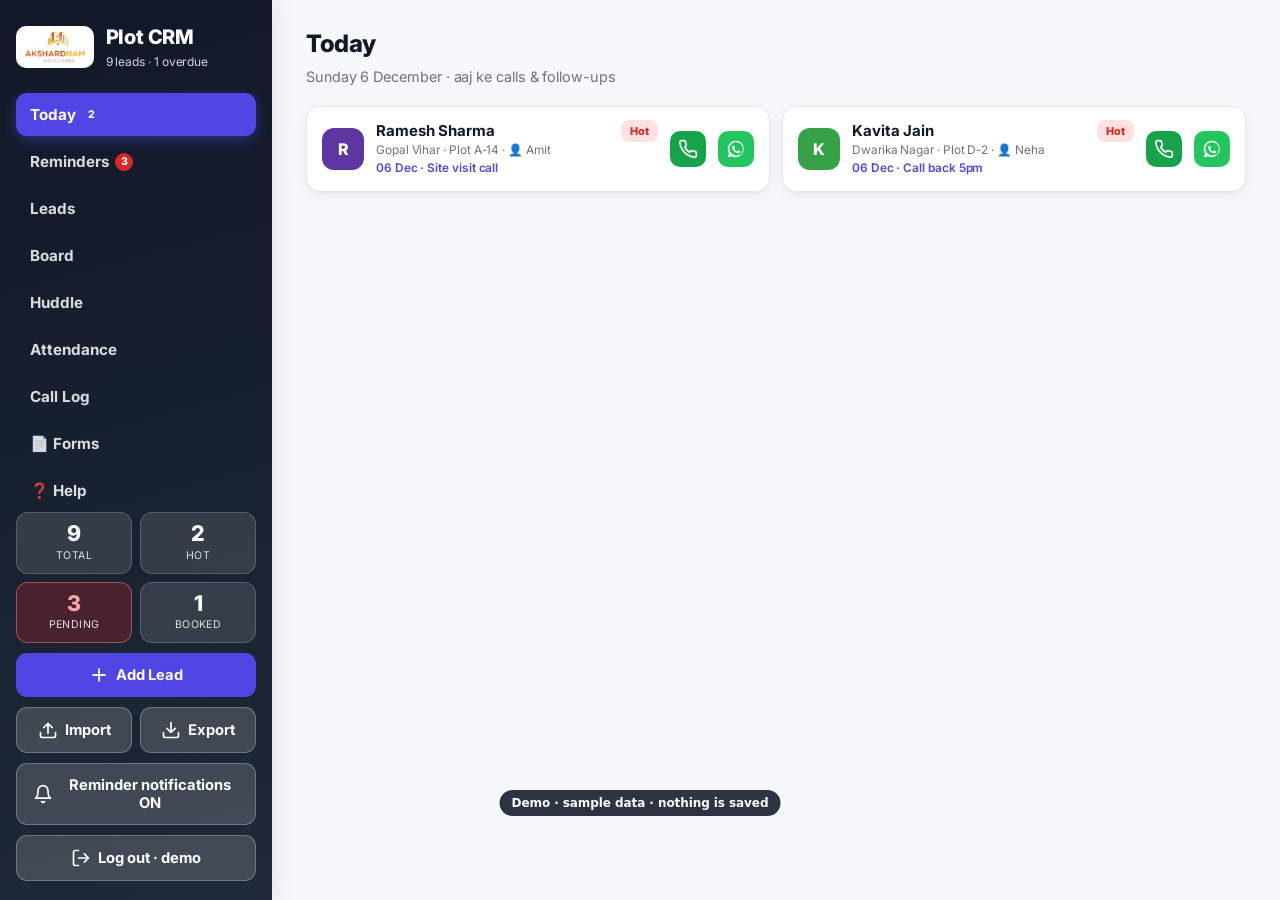
==== plot-crm-demo/plot-crm-demo.html @ 5bbd47c4 "Add files via upload" ====
<!DOCTYPE html>
<html lang="en">
<head>
<meta charset="UTF-8">
<meta name="viewport" content="width=device-width, initial-scale=1.0">
<title>Plot CRM Demo</title>
<link rel="preconnect" href="https://fonts.googleapis.com">
<link rel="preconnect" href="https://fonts.gstatic.com" crossorigin>
<link href="https://fonts.googleapis.com/css2?family=Inter:wght@400;500;600;700;800&display=swap" rel="stylesheet">
<meta name="theme-color" content="#111827">
<link rel="apple-touch-icon" href="[data-uri]">
<meta name="apple-mobile-web-app-capable" content="yes">
<meta name="apple-mobile-web-app-status-bar-style" content="black-translucent">
<meta name="apple-mobile-web-app-title" content="Plot CRM">
<style>
  :root{
    --bg:#f7f8fa; --card:#ffffff; --ink:#111827; --muted:#6b7280; --faint:#9ca3af;
    --line:#e7e9ee; --brand:#4f46e5; --brand2:#6366f1; --accent:#4f46e5;
    --side1:#111827; --side2:#1f2937;
    --ok:#16a34a; --wa:#22c55e; --danger:#dc2626; --amber:#d97706;
    --sh:0 1px 2px rgba(17,24,39,.04),0 4px 16px rgba(17,24,39,.06);
    --sh-lg:0 10px 34px rgba(17,24,39,.12);
    --r:14px; --side:272px;
  }
  *{box-sizing:border-box}
  html{-webkit-text-size-adjust:100%}
  body{margin:0;background:var(--bg);color:var(--ink);overflow-x:hidden;
    font-family:'Inter',-apple-system,'Segoe UI',system-ui,Roboto,sans-serif;
    -webkit-tap-highlight-color:transparent;font-size:15px;line-height:1.5;
    -webkit-font-smoothing:antialiased;letter-spacing:-.005em}
  .hdr-actions{flex:none}
  .brand h1{white-space:nowrap;overflow:hidden;text-overflow:ellipsis}
  svg{width:20px;height:20px;flex-shrink:0}

  /* ── responsive shell ── */
  .shell{display:flex;flex-direction:column;min-height:100dvh}

  /* SIDE (mobile = top header, desktop = left sidebar) */
  .side{background:linear-gradient(165deg,var(--side1),var(--side2));color:#fff;
    position:sticky;top:0;z-index:20;padding:14px 16px 16px;box-shadow:0 4px 20px rgba(17,24,39,.25)}
  .brand{display:flex;align-items:center;gap:12px}
  .logo{width:38px;height:38px;border-radius:11px;background:rgba(255,255,255,.16);
    display:flex;align-items:center;justify-content:center;font-weight:800;font-size:1.1rem;
    border:1px solid rgba(255,255,255,.25)}
  .brand-logo{height:42px;width:auto;max-width:150px;background:#fff;border-radius:10px;padding:5px 9px;flex-shrink:0}
  .brand h1{margin:0;font-size:1.15rem;font-weight:800;letter-spacing:-.01em}
  .brand .sub{font-size:.75rem;opacity:.82;margin-top:1px}
  .iconbtn{background:rgba(255,255,255,.14);border:1px solid rgba(255,255,255,.22);
    color:#fff;border-radius:10px;padding:8px;display:flex;cursor:pointer;transition:.12s}
  .iconbtn:active{transform:scale(.94)}

  .nav{display:flex;background:rgba(255,255,255,.12);border-radius:12px;padding:4px;margin-top:14px}
  .nav-item{flex:1;border:none;background:none;padding:9px;border-radius:9px;font-weight:700;
    font-size:.88rem;color:rgba(255,255,255,.85);cursor:pointer;display:flex;align-items:center;
    justify-content:center;gap:6px;transition:.15s}
  .nav-item.on{background:#fff;color:var(--brand);box-shadow:var(--sh)}
  .nav-item .dot{background:var(--danger);color:#fff;font-size:.66rem;font-weight:800;
    min-width:18px;height:18px;border-radius:9px;display:inline-flex;align-items:center;justify-content:center;padding:0 5px}

  .side-foot{margin-top:14px}
  .stats{display:grid;grid-template-columns:repeat(4,1fr);gap:8px}
  .stat{background:rgba(255,255,255,.12);border:1px solid rgba(255,255,255,.18);
    border-radius:12px;padding:9px 8px;text-align:center;cursor:pointer;transition:background .15s}
  .stat:active{background:rgba(255,255,255,.24)}
  .stat .n{font-size:1.35rem;font-weight:800;line-height:1.1}
  .stat .t{font-size:.66rem;opacity:.85;margin-top:2px;text-transform:uppercase;letter-spacing:.04em}
  .side .side-add,.side .import-d,.side .export-d,.side .logout-d{display:none}
  .hdr-actions{margin-left:auto;display:flex;gap:8px}

  /* login screen */
  .login{min-height:100dvh;display:flex;align-items:center;justify-content:center;padding:20px;
    background:linear-gradient(165deg,var(--side1),var(--side2))}
  .login-card{background:#fff;border-radius:18px;box-shadow:var(--sh-lg);padding:30px 26px;width:100%;max-width:380px;text-align:center}
  .login-card .logo-lg{width:56px;height:56px;border-radius:15px;background:var(--brand);color:#fff;
    font-weight:800;font-size:1.6rem;display:flex;align-items:center;justify-content:center;margin:0 auto 14px}
  .login-logo{width:230px;max-width:80%;height:auto;display:block;margin:0 auto 18px}
  .login-card h1{margin:0 0 2px;font-size:1.3rem;font-weight:800}
  .login-card>p{color:var(--muted);font-size:.86rem;margin:0 0 20px}
  .login-card .field{text-align:left}
  .lg-err{color:var(--danger);font-size:.8rem;min-height:18px;margin:2px 0 8px;text-align:left}

  /* MAIN */
  .main{flex:1;min-width:0}
  .main-inner{max-width:1120px;margin:0 auto;padding:16px 18px calc(148px + env(safe-area-inset-bottom))}
  .page-title{display:none}

  @media(min-width:1000px){
    body{font-size:15px}
    .shell{flex-direction:row}
    .side{width:var(--side);height:100dvh;padding:22px 16px;display:flex;flex-direction:column;
      overflow-y:auto;box-shadow:2px 0 24px rgba(18,50,91,.12)}
    .brand h1{font-size:1.25rem}
    .nav{flex-direction:column;background:none;padding:0;gap:4px;margin-top:22px}
    .nav-item{justify-content:flex-start;padding:12px 14px;border-radius:11px;font-size:.95rem}
    .nav-item.on{background:var(--brand);color:#fff;box-shadow:0 4px 14px rgba(79,70,229,.45)}
    .nav .nav-item svg{display:inline-block}   /* desktop sidebar shows icons */
    .side-foot{margin-top:auto;display:flex;flex-direction:column;gap:10px}
    .stats{grid-template-columns:1fr 1fr}
    .side .hdr-actions{display:none}
    .side .side-add{display:flex;width:100%}
    .side .import-d,.side .export-d{display:flex}
    .side .logout-d{display:flex;width:100%}
    .main-inner{padding:26px 34px 60px}
    .page-title{display:block;font-size:1.5rem;font-weight:800;letter-spacing:-.02em;margin:0 0 4px}
    .page-sub{display:block;color:var(--muted);font-size:.9rem;margin-bottom:18px}
    .fab{display:none!important}
  }

  /* ── form controls ── */
  input,select,textarea,button{font-family:inherit;font-size:.92rem}
  input,select,textarea{width:100%;padding:11px 12px;border:1px solid var(--line);
    border-radius:11px;background:#fff;color:var(--ink)}
  input:focus,select:focus,textarea:focus{outline:none;border-color:var(--accent);
    box-shadow:0 0 0 3px rgba(37,99,235,.13)}
  ::placeholder{color:var(--faint)}
  label{font-size:.7rem;font-weight:700;color:var(--muted);text-transform:uppercase;
    letter-spacing:.03em;display:block;margin:0 0 5px}
  .field{margin-bottom:13px}
  .grid2{display:grid;grid-template-columns:1fr 1fr;gap:11px}
  .execchecks{display:flex;flex-wrap:wrap;gap:8px}
  .chk{display:inline-flex;align-items:center;gap:7px;background:#f4f5f8;border:1px solid var(--line);
    border-radius:9px;padding:8px 11px;font-size:.85rem;font-weight:600;cursor:pointer}
  .chk input{width:auto;margin:0;accent-color:var(--brand)}
  .chk:has(input:checked){background:#eef0fc;border-color:var(--brand);color:var(--brand)}

  .search-wrap{position:relative}
  .search-wrap svg{position:absolute;left:12px;top:50%;transform:translateY(-50%);color:var(--faint)}
  .search-wrap input{padding-left:40px}

  .btn{border:none;border-radius:11px;padding:12px 16px;font-weight:700;cursor:pointer;
    background:var(--brand);color:#fff;transition:.15s;display:inline-flex;align-items:center;
    justify-content:center;gap:7px}
  .btn:active{transform:scale(.98)}
  .btn.ghost{background:#fff;color:var(--brand);border:1.5px solid var(--line)}
  .btn.light{background:rgba(255,255,255,.16);color:#fff;border:1px solid rgba(255,255,255,.25)}
  .btn.sm{padding:9px 13px;font-size:.83rem}
  .btn.wide{width:100%}
  .btn.call{background:var(--ok)} .btn.wa{background:var(--wa)}
  .btn.danger{background:#fff;color:var(--danger);border:1.5px solid #fca5a5}

  .row{display:flex;gap:9px;align-items:center}
  .grow{flex:1;min-width:0}
  .muted{color:var(--muted)} .faint{color:var(--faint)}
  .tiny{font-size:.74rem;color:var(--muted)}
  .ell{overflow:hidden;text-overflow:ellipsis;white-space:nowrap}

  .card{background:var(--card);border-radius:var(--r);box-shadow:var(--sh);border:1px solid var(--line)}

  /* reminder banner */
  .rem{display:flex;align-items:center;gap:13px;background:linear-gradient(100deg,#fff7ed,#fff);
    border:1px solid #fed7aa;border-left:4px solid var(--amber);border-radius:var(--r);
    padding:13px 15px;margin-bottom:16px;cursor:pointer;box-shadow:var(--sh)}
  .rem:active{transform:scale(.995)}
  .rem-ic{width:40px;height:40px;border-radius:11px;background:#fef3c7;color:var(--amber);
    display:flex;align-items:center;justify-content:center;flex-shrink:0}
  .rem b{font-size:.95rem} .rem .go{color:var(--amber);font-weight:800;font-size:.85rem;display:flex;align-items:center;gap:3px}

  /* urgent reminders */
  .alert{display:flex;align-items:center;gap:12px;background:#fef2f2;border:1px solid #fecaca;
    border-left:4px solid var(--danger);border-radius:14px;padding:14px 16px;margin-bottom:16px}
  .alert .a-ic{width:40px;height:40px;border-radius:11px;background:#fee2e2;color:var(--danger);
    display:flex;align-items:center;justify-content:center;flex-shrink:0}
  .alert b{color:var(--danger);font-size:.98rem}
  .lead.urgent{border-color:#fecaca;border-left:4px solid var(--danger);background:#fff7f7}
  .stat.stat-alert{background:rgba(220,38,38,.24);border-color:rgba(248,113,113,.55)}
  .stat.stat-alert .n{color:#fca5a5}
  .nav .nav-item svg{display:none}   /* mobile nav = text only, fits 4 tabs */

  /* leads list -> grid on desktop */
  .leads{display:flex;flex-direction:column;gap:9px}
  @media(min-width:1000px){ .leads{display:grid;grid-template-columns:1fr 1fr;gap:12px} }
  .lead{display:flex;align-items:center;gap:12px;padding:13px 15px;cursor:pointer;transition:.12s}
  .lead:active{background:#f8fafc}
  @media(min-width:1000px){ .lead:hover{box-shadow:var(--sh-lg);transform:translateY(-1px)} }

  /* table (desktop list view) */
  .leads-table{display:none;width:100%;border-collapse:separate;border-spacing:0;background:#fff;
    border:1px solid var(--line);border-radius:var(--r);overflow:hidden;box-shadow:var(--sh)}
  @media(min-width:1000px){ .leads-cards{display:none} .leads-table{display:table} }
  .leads-table th{text-align:left;font-size:.7rem;text-transform:uppercase;letter-spacing:.04em;
    color:var(--muted);font-weight:700;padding:12px 14px;border-bottom:1px solid var(--line);background:#fafbfc}
  .leads-table td{padding:11px 14px;border-bottom:1px solid var(--line);vertical-align:middle;font-size:.87rem}
  .leads-table tbody tr{cursor:pointer;transition:.1s}
  .leads-table tbody tr:hover{background:#f8fafc}
  .leads-table tbody tr:last-child td{border-bottom:none}
  .tbtn{border:1px solid var(--line);background:#fff;border-radius:8px;padding:6px;display:inline-flex;cursor:pointer;color:var(--muted)}
  .tbtn svg{width:17px;height:17px}
  .tbtn.tcall{color:var(--ok)} .tbtn.twa{color:var(--wa)}
  .tbtn:active{transform:scale(.94)}

  /* pagination */
  .pager{display:flex;justify-content:space-between;align-items:center;gap:10px;margin-top:14px;flex-wrap:wrap}
  .psize,.pnav{display:flex;align-items:center;gap:6px}
  .pbtn{min-width:34px;height:34px;padding:0 9px;border:1px solid var(--line);background:#fff;
    border-radius:9px;font-weight:700;font-size:.82rem;color:var(--muted);cursor:pointer}
  .pbtn.on{background:var(--brand);color:#fff;border-color:var(--brand)}
  .pbtn:disabled{opacity:.4;cursor:default}

  /* kanban board */
  .kfilters{display:flex;gap:9px;flex-wrap:wrap;margin-bottom:14px}
  .kfilters .search-wrap{flex:1;min-width:170px}
  .kfilters select{width:auto;min-width:140px}
  .kanban{display:flex;gap:12px;overflow-x:auto;padding-bottom:10px}
  .kanban::-webkit-scrollbar{height:8px}
  .kanban::-webkit-scrollbar-thumb{background:#cbd5e1;border-radius:4px}
  .kcol{flex:0 0 270px;background:#eef1f5;border-radius:14px;padding:10px}
  .kcol.drop{outline:2px dashed var(--brand);outline-offset:-2px;background:#e6eafc}
  .kcol-h{display:flex;align-items:center;gap:8px;font-weight:800;font-size:.9rem;padding:4px 6px 12px}
  .kcol-h .cnt{margin-left:auto;background:#fff;color:var(--muted);font-size:.72rem;font-weight:800;
    padding:2px 9px;border-radius:20px;border:1px solid var(--line)}
  .dotc{width:9px;height:9px;border-radius:50%;display:inline-block}
  .kcard{background:#fff;border:1px solid var(--line);border-radius:11px;padding:11px;margin-bottom:9px;box-shadow:var(--sh)}
  .kcard .kn{font-weight:700;font-size:.9rem;margin-bottom:2px}
  .kcard[draggable=true]{cursor:grab}
  .kcard.dragging{opacity:.4}
  .avatar{width:42px;height:42px;border-radius:12px;flex-shrink:0;color:#fff;font-weight:800;
    display:flex;align-items:center;justify-content:center;font-size:1rem}
  .chev{color:var(--faint)}
  .badge{font-size:.68rem;font-weight:800;padding:3px 9px;border-radius:8px;white-space:nowrap}
  .odot{width:7px;height:7px;border-radius:50%;background:var(--danger);flex-shrink:0;
    box-shadow:0 0 0 3px rgba(220,38,38,.15)}

  .scroll-x{display:flex;gap:8px;overflow-x:auto;padding:2px 0}
  .scroll-x::-webkit-scrollbar{display:none}
  .chip{font-size:.78rem;font-weight:700;padding:7px 13px;border-radius:20px;border:1.5px solid var(--line);
    background:#fff;color:var(--muted);cursor:pointer;white-space:nowrap}
  .chip.on{background:var(--brand);color:#fff;border-color:var(--brand)}

  .fab{position:fixed;bottom:calc(22px + env(safe-area-inset-bottom));left:50%;transform:translateX(-50%);z-index:30;
    background:var(--brand);color:#fff;border:none;border-radius:50px;padding:14px 24px;
    font-weight:800;font-size:.92rem;box-shadow:0 8px 24px rgba(79,70,229,.42);cursor:pointer;
    display:flex;align-items:center;gap:8px}
  .fab:active{transform:translateX(-50%) scale(.96)}

  .modal-bg{position:fixed;inset:0;background:rgba(15,23,42,.55);z-index:120;display:flex;
    align-items:flex-end;justify-content:center;animation:fade .18s ease}
  .modal{background:#fff;width:100%;max-width:560px;max-height:93dvh;overflow-y:auto;
    border-radius:20px 20px 0 0;padding:8px 18px 28px;animation:up .22s cubic-bezier(.2,.8,.2,1)}
  @media(min-width:1000px){ .modal-bg{align-items:center} .modal{border-radius:20px;max-height:88dvh} }
  @keyframes fade{from{opacity:0}} @keyframes up{from{transform:translateY(24px)}}
  .grab{width:38px;height:4px;background:var(--line);border-radius:3px;margin:8px auto 14px}
  @media(min-width:1000px){ .grab{display:none} .modal{padding-top:20px} }
  .modal h2{margin:0 0 4px;font-size:1.08rem;font-weight:800}
  .modal .msub{font-size:.78rem;color:var(--muted);margin-bottom:16px}
  /* WhatsApp message module */
  .wa-grid{display:grid;grid-template-columns:1fr;gap:16px}
  @media(min-width:760px){ .wa-grid{grid-template-columns:1fr 1fr} }
  .wa-card{border:1px solid var(--line);border-radius:12px;padding:10px 11px;margin-bottom:8px;cursor:pointer;transition:.12s;background:#fff}
  .wa-card:hover{border-color:var(--brand);box-shadow:var(--sh)}
  .wa-panel{background:#f7f8fa;border:1px solid var(--line);border-radius:12px;padding:12px}

  .detail-head{background:linear-gradient(135deg,var(--side1),var(--side2));color:#fff;
    padding:14px 18px;position:sticky;top:0;z-index:20;box-shadow:0 4px 20px rgba(17,24,39,.25)}
  .detail-head h1{margin:0;font-size:1.1rem;font-weight:800}
  .detail-head .sub{font-size:.75rem;opacity:.82}
  @media(min-width:1000px){
    .detail-head{background:#fff;color:var(--ink);box-shadow:inset 0 -1px 0 var(--line);position:static;padding:0 0 18px}
    .detail-head .iconbtn{background:#f1f5f9;border-color:var(--line);color:var(--ink)}
  }
  .detail-inner{max-width:820px;margin:0 auto}
  .sec{font-size:.72rem;font-weight:800;color:var(--faint);text-transform:uppercase;
    letter-spacing:.05em;margin:20px 2px 9px;display:flex;align-items:center;gap:8px}
  .kv{display:flex;gap:10px;font-size:.88rem;padding:8px 0;border-bottom:1px solid var(--line)}
  .kv:last-child{border-bottom:none}
  .kv b{color:var(--muted);font-weight:600;min-width:120px;font-size:.82rem}
  .fu-card{border:1px solid var(--line);border-radius:12px;padding:13px;margin-bottom:11px;background:#fff;box-shadow:var(--sh)}
  .fu-card .top{display:flex;justify-content:space-between;align-items:center;gap:8px;margin-bottom:8px}
  .fu-line{font-size:.86rem;margin:4px 0}
  .fu-line b{color:var(--muted);font-weight:600}
  .att{display:inline-flex;align-items:center;gap:5px;background:#eef4ff;color:#1e40af;
    font-size:.72rem;font-weight:700;padding:4px 9px;border-radius:8px;margin:5px 5px 0 0}
  .arrow{color:var(--faint);font-weight:700}
  .empty{text-align:center;color:var(--muted);padding:52px 24px;font-size:.9rem}
  .empty svg{width:40px;height:40px;color:var(--faint);margin-bottom:10px}
  .grp-label{font-size:.74rem;font-weight:800;text-transform:uppercase;letter-spacing:.05em;
    margin:20px 2px 9px;display:flex;align-items:center;gap:7px}
  a.plain{text-decoration:none;color:inherit;display:block}
  hr{border:none;border-top:1px solid var(--line);margin:14px 0}

  /* many tabs: mobile nav wraps to 2 rows (3 per row) — sab tabs dikhein, koi clip nahi */
  @media(max-width:999px){ .nav{flex-wrap:wrap;gap:4px} .nav-item{flex:1 1 28%;min-width:0;padding:9px 4px;font-size:.8rem;white-space:nowrap} }
  #_toast{position:fixed;left:50%;bottom:calc(24px + env(safe-area-inset-bottom));
    transform:translateX(-50%) translateY(18px);background:#111827;color:#fff;padding:11px 18px;
    border-radius:12px;font-weight:600;font-size:.88rem;box-shadow:var(--sh-lg);opacity:0;
    pointer-events:none;transition:.24s;z-index:130;max-width:88vw;text-align:center}
  #_toast.on{opacity:1;transform:translateX(-50%) translateY(0)}

  /* huddle cards */
  .hud-card{background:var(--card);border:1px solid var(--line);border-radius:16px;box-shadow:var(--sh);padding:16px 18px;margin-bottom:14px}
  .hud-top{display:flex;align-items:center;gap:12px;margin-bottom:14px}
  .hud-name{font-weight:800;font-size:1rem;line-height:1.2}
  .hud-blocks{display:grid;gap:10px}
  @media(min-width:720px){ .hud-blocks{grid-template-columns:1fr 1fr 1fr} }
  .hud-b{background:#f7f8fa;border:1px solid var(--line);border-radius:12px;padding:11px 13px}
  .hud-b.amber{background:#fff7ed;border-color:#fed7aa}
  .hud-b.empty{opacity:.45}
  .hud-lbl{display:block;font-size:.63rem;font-weight:800;text-transform:uppercase;letter-spacing:.06em;color:var(--muted);margin-bottom:5px}
  .hud-b.amber .hud-lbl{color:var(--amber)}
  .hud-b .txt{font-size:.9rem;line-height:1.5;white-space:pre-wrap;word-break:break-word}
  .hud-fb{margin-top:14px;padding-top:14px;border-top:1px solid var(--line)}
  .hud-fb-view{background:#eef0fc;border:1px solid #dfe3fb;border-radius:12px;padding:12px 14px}
  .hud-fb-view .hud-lbl{color:var(--brand)}
  /* huddle desktop: form left (sticky), board/history right */
  .hud-wrap{display:grid;gap:18px}
  @media(min-width:1000px){ .hud-wrap{grid-template-columns:370px 1fr;align-items:start} .hud-left{position:sticky;top:20px} }

  /* attendance */
  .att-status{display:flex;align-items:center;gap:14px;padding:16px 18px;border-radius:16px;margin-bottom:14px;border:1px solid var(--line);background:#f7f8fa}
  .att-status.in{background:#ecfdf5;border-color:#a7f3d0}
  .att-ic{width:46px;height:46px;border-radius:13px;display:flex;align-items:center;justify-content:center;flex-shrink:0;color:#fff}
  .att-big{font-weight:800;font-size:1.05rem;display:flex;align-items:center;gap:8px}
  .att-punch{display:grid;grid-template-columns:1fr 1fr;gap:10px;margin-bottom:10px}
  .att-punch .btn{padding:15px}
  .btn.green{background:#16a34a}
  .att-row{display:flex;align-items:center;gap:11px;padding:11px 13px;border:1px solid var(--line);border-radius:12px;margin-bottom:8px;background:#fff}
  .att-time{font-variant-numeric:tabular-nums;font-weight:700;font-size:.9rem;white-space:nowrap}
  .badge.late{background:#fef3c7;color:#b45309}
  .badge.ontime{background:#d1fae5;color:#047857}
  .badge.absent{background:#f3f4f6;color:#9ca3af}
  .off-set{display:flex;align-items:center;gap:10px;padding:12px 14px;border:1px solid var(--line);border-radius:12px;margin-bottom:8px;background:#fff}

  /* mobile bottom navigation bar (app-jaisa) */
  .bottomnav{display:none}
  @media(max-width:999px){
    .side .nav{display:none}   /* tabs neeche chali gayi — upar sirf brand */
    .bottomnav{display:flex;position:fixed;left:0;right:0;bottom:0;z-index:50;background:#fff;
      border-top:1px solid var(--line);box-shadow:0 -2px 16px rgba(17,24,39,.08);
      padding:6px 2px calc(6px + env(safe-area-inset-bottom))}
    .bn-item{flex:1;min-width:0;display:flex;flex-direction:column;align-items:center;gap:3px;background:none;
      border:none;padding:5px 1px;color:var(--muted);font-family:inherit;font-size:.6rem;font-weight:700;cursor:pointer;position:relative}
    .bn-item svg{width:22px;height:22px}
    .bn-item span{white-space:nowrap}
    .bn-item:active{transform:scale(.92)}
    .bn-item.on{color:var(--brand)}
    .bn-item .bdot{position:absolute;top:0;left:52%;background:var(--danger);color:#fff;font-size:.54rem;font-weight:800;
      min-width:15px;height:15px;border-radius:8px;display:flex;align-items:center;justify-content:center;padding:0 3px}
    .fab{bottom:calc(78px + env(safe-area-inset-bottom))!important}
  }
</style>
</head>
<body>
<div id="app"></div>

<script>
// DEMO MODE: in-memory stand-in for Firebase. Sample data only; nothing leaves the browser.
(function(){
  const D = n => new Date(Date.now() + n*864e5).toISOString().slice(0,10);
  const uid = () => Math.random().toString(36).slice(2,10);
  const fu = (d, by, p, r, nd, na) => ({ id: uid(), date: D(d), by, purpose: p, response: r, nextDate: D(nd), nextAction: na });
  const L = (id, name, mobile, colony, plot, status, src, exec, fus, extra) => Object.assign({ name, mobile, colony, plot, status, source: src, exec, execs:[exec], followUps: fus, need:{}, createdAt: D(-10), ts: Date.now() - id.charCodeAt(1)*60000 }, extra||{});
  const store = { leads: {
    a1: L('a1','Ramesh Sharma','98XXXXXX21','Gopal Vihar','A-14','hot','Telecaller','Amit',[fu(-1,'Amit','Price discussion','Interested, wants corner plot',0,'Site visit call')],{audit:{score:'5/6',checks:'intro✓ rapport✓ Q✓ req✓ tone✓ next✗',note:'Achhi call, rapport bana. End me visit date fix nahi ki.',issues:'Next step set karo'}}),
    a2: L('a2','Sunita Verma','97XXXXXX08','Vinayak Residency','B-3','visit','Walk-in','Neha',[fu(-2,'Neha','Site visit','Liked location, family visit Sunday',1,'Family visit')]),
    a3: L('a3','Mohd. Irfan','99XXXXXX45','Dwarika Nagar','','warm','Hoarding/Ad','Amit',[fu(-3,'Amit','First call','Budget 8-10 lakh',-1,'Send layout on WhatsApp')]),
    a4: L('a4','Pooja Meena','96XXXXXX77','Gopal Vihar','C-9','booked','Reference','Neha',[fu(-5,'Neha','Booking','Token paid',5,'Registry docs')]),
    a5: L('a5','Vikram Singh','94XXXXXX19','Vinayak Residency','','fresh','Agent','Rohit',[],{agent:'Demo Agent'}),
    a6: L('a6','Kavita Jain','93XXXXXX62','Dwarika Nagar','D-2','hot','Telecaller','Neha',[fu(0,'Neha','Follow-up','Comparing two plots',0,'Call back 5pm')]),
    a7: L('a7','Suresh Nagar','95XXXXXX30','Gopal Vihar','','warm','Walk-in','Amit',[fu(-4,'Amit','Visit','Will decide after Diwali',3,'Call after festival')]),
    a8: L('a8','Anil Gupta','92XXXXXX54','Vinayak Residency','','lost','Hoarding/Ad','Neha',[fu(-8,'Neha','Call','Bought elsewhere',0,'')]),
    a9: L('a9','Deepak Rathore','91XXXXXX88','Dwarika Nagar','','fresh','Telecaller','Rohit',[]),
  }};
  const listeners = {};
  const clone = o => JSON.parse(JSON.stringify(o));
  const coll = n => (store[n] = store[n] || {});
  const notify = n => (listeners[n] || []).forEach(l => l());
  function snap(n, filters, order){
    let arr = Object.entries(coll(n)).map(([id, v]) => ({ id, v }));
    filters.forEach(([f, op, val]) => { arr = arr.filter(x => op === '==' ? x.v[f] === val : op === 'in' ? val.includes(x.v[f]) : true); });
    if (order) arr.sort((a, b) => (a.v[order] > b.v[order] ? 1 : -1));
    const docs = arr.map(x => ({ id: x.id, exists: true, data: () => clone(x.v), ref: docRef(n, x.id) }));
    return { empty: !docs.length, size: docs.length, docs, forEach: f => docs.forEach(f) };
  }
  function docRef(n, id){ id = id || uid(); const c = coll(n); return {
    id,
    get: () => Promise.resolve({ id, exists: !!c[id], data: () => c[id] ? clone(c[id]) : undefined }),
    set: (d, o) => { c[id] = (o && o.merge && c[id]) ? Object.assign(c[id], clone(d)) : clone(d); setTimeout(() => notify(n)); return Promise.resolve(); },
    update: d => { c[id] = Object.assign(c[id] || {}, clone(d)); setTimeout(() => notify(n)); return Promise.resolve(); },
    delete: () => { delete c[id]; setTimeout(() => notify(n)); return Promise.resolve(); },
    onSnapshot: cb => { const l = () => cb({ id, exists: !!c[id], data: () => clone(c[id]) }); (listeners[n] = listeners[n] || []).push(l); setTimeout(l); return () => {}; }
  }; }
  function query(n, filters, order){ const q = {
    where: (f, op, v) => query(n, filters.concat([[f, op, v]]), order),
    orderBy: f => query(n, filters, f), limit: () => q,
    get: () => Promise.resolve(snap(n, filters, order)),
    onSnapshot: cb => { const l = () => cb(snap(n, filters, order)); (listeners[n] = listeners[n] || []).push(l); setTimeout(l); return () => {}; },
    doc: id => docRef(n, id),
    add: d => { const r = docRef(n); return r.set(d).then(() => r); }
  }; return q; }
  const user = { uid:'demo', email:'demo@plotcrm.app', displayName:'Demo Manager', getIdToken: () => Promise.resolve('demo') };
  const auth = { currentUser: user, onAuthStateChanged: cb => { setTimeout(() => cb(user), 30); return () => {}; }, signOut: () => Promise.resolve(), signInWithEmailAndPassword: () => Promise.resolve(), sendPasswordResetEmail: () => Promise.resolve() };
  const db = { enablePersistence: () => Promise.resolve(), collection: n => query(n, [], null),
    batch: () => { const ops = []; return { set: (r, d, o) => ops.push(() => r.set(d, o)), update: (r, d) => ops.push(() => r.update(d)), delete: r => ops.push(() => r.delete()), commit: () => { ops.forEach(f => f()); return Promise.resolve(); } }; } };
  const fs = () => db; fs.FieldValue = { serverTimestamp: () => Date.now(), arrayUnion: (...a) => a, delete: () => null };
  window.firebase = { initializeApp(){}, apps:[1], auth: () => auth, firestore: fs, messaging(){ throw new Error('demo'); } };
  // Outside calls (Cloudinary upload, notify API, AI audit) are switched off in the demo.
  const realFetch = window.fetch.bind(window);
  window.fetch = (u, o) => /^https?:/.test(String(u)) ? Promise.resolve(new Response(JSON.stringify({ sent: 0, error: { message: 'Demo mode: uploads are off' } }), { headers: { 'Content-Type': 'application/json' } })) : Promise.reject(new Error('demo'));
  window.open = () => { try { toast('Demo mode: external links are off'); } catch (e) {} return null; };
})();

</script>
<script>
"use strict";
// ── icons (inline SVG, currentColor) ─────────────────────────────────────────
const IC = {
  phone:'<svg viewBox="0 0 24 24" fill="none" stroke="currentColor" stroke-width="2" stroke-linecap="round" stroke-linejoin="round"><path d="M22 16.92v3a2 2 0 0 1-2.18 2 19.79 19.79 0 0 1-8.63-3.07 19.5 19.5 0 0 1-6-6 19.79 19.79 0 0 1-3.07-8.67A2 2 0 0 1 4.11 2h3a2 2 0 0 1 2 1.72 12.8 12.8 0 0 0 .7 2.81 2 2 0 0 1-.45 2.11L8.09 9.91a16 16 0 0 0 6 6l1.27-1.27a2 2 0 0 1 2.11-.45 12.8 12.8 0 0 0 2.81.7A2 2 0 0 1 22 16.92z"/></svg>',
  wa:'<svg viewBox="0 0 24 24" fill="currentColor"><path d="M12.04 2a9.9 9.9 0 0 0-8.4 15.17L2 22l4.95-1.3A9.9 9.9 0 1 0 12.04 2zm0 1.8a8.1 8.1 0 0 1 6.86 12.42l-.2.32.66 2.42-2.48-.65-.3.18a8.1 8.1 0 1 1-4.54-14.9zm-3.2 4.3c-.16 0-.42.06-.64.3-.22.24-.85.83-.85 2.02 0 1.2.87 2.35.99 2.51.12.16 1.7 2.6 4.12 3.55 2.02.8 2.43.64 2.87.6.44-.04 1.42-.58 1.62-1.14.2-.56.2-1.04.14-1.14-.06-.1-.22-.16-.46-.28-.24-.12-1.42-.7-1.64-.78-.22-.08-.38-.12-.54.12-.16.24-.62.78-.76.94-.14.16-.28.18-.52.06-.24-.12-1.01-.37-1.93-1.19-.71-.63-1.19-1.42-1.33-1.66-.14-.24-.01-.37.11-.49.11-.11.24-.28.36-.42.12-.14.16-.24.24-.4.08-.16.04-.3-.02-.42-.06-.12-.53-1.3-.73-1.78-.19-.46-.39-.4-.54-.4z"/></svg>',
  add:'<svg viewBox="0 0 24 24" fill="none" stroke="currentColor" stroke-width="2.2" stroke-linecap="round"><path d="M12 5v14M5 12h14"/></svg>',
  search:'<svg viewBox="0 0 24 24" fill="none" stroke="currentColor" stroke-width="2" stroke-linecap="round"><circle cx="11" cy="11" r="7"/><path d="m21 21-4.3-4.3"/></svg>',
  back:'<svg viewBox="0 0 24 24" fill="none" stroke="currentColor" stroke-width="2.2" stroke-linecap="round" stroke-linejoin="round"><path d="m15 18-6-6 6-6"/></svg>',
  edit:'<svg viewBox="0 0 24 24" fill="none" stroke="currentColor" stroke-width="2" stroke-linecap="round" stroke-linejoin="round"><path d="M12 20h9"/><path d="M16.5 3.5a2.1 2.1 0 0 1 3 3L7 19l-4 1 1-4z"/></svg>',
  download:'<svg viewBox="0 0 24 24" fill="none" stroke="currentColor" stroke-width="2" stroke-linecap="round" stroke-linejoin="round"><path d="M21 15v4a2 2 0 0 1-2 2H5a2 2 0 0 1-2-2v-4M7 10l5 5 5-5M12 15V3"/></svg>',
  upload:'<svg viewBox="0 0 24 24" fill="none" stroke="currentColor" stroke-width="2" stroke-linecap="round" stroke-linejoin="round"><path d="M21 15v4a2 2 0 0 1-2 2H5a2 2 0 0 1-2-2v-4M7 9l5-5 5 5M12 4v12"/></svg>',
  chev:'<svg viewBox="0 0 24 24" fill="none" stroke="currentColor" stroke-width="2" stroke-linecap="round" stroke-linejoin="round"><path d="m9 18 6-6-6-6"/></svg>',
  cal:'<svg viewBox="0 0 24 24" fill="none" stroke="currentColor" stroke-width="2" stroke-linecap="round" stroke-linejoin="round"><rect x="3" y="4" width="18" height="18" rx="2"/><path d="M16 2v4M8 2v4M3 10h18"/></svg>',
  users:'<svg viewBox="0 0 24 24" fill="none" stroke="currentColor" stroke-width="2" stroke-linecap="round" stroke-linejoin="round"><path d="M17 21v-2a4 4 0 0 0-4-4H5a4 4 0 0 0-4 4v2"/><circle cx="9" cy="7" r="4"/><path d="M23 21v-2a4 4 0 0 0-3-3.87M16 3.13a4 4 0 0 1 0 7.75"/></svg>',
  bell:'<svg viewBox="0 0 24 24" fill="none" stroke="currentColor" stroke-width="2" stroke-linecap="round" stroke-linejoin="round"><path d="M18 8a6 6 0 0 0-12 0c0 7-3 9-3 9h18s-3-2-3-9M13.73 21a2 2 0 0 1-3.46 0"/></svg>',
  mic:'<svg viewBox="0 0 24 24" fill="none" stroke="currentColor" stroke-width="2" stroke-linecap="round" stroke-linejoin="round"><rect x="9" y="2" width="6" height="12" rx="3"/><path d="M5 10a7 7 0 0 0 14 0M12 17v4"/></svg>',
  cam:'<svg viewBox="0 0 24 24" fill="none" stroke="currentColor" stroke-width="2" stroke-linecap="round" stroke-linejoin="round"><path d="M23 19a2 2 0 0 1-2 2H3a2 2 0 0 1-2-2V8a2 2 0 0 1 2-2h4l2-3h6l2 3h4a2 2 0 0 1 2 2z"/><circle cx="12" cy="13" r="4"/></svg>',
  inbox:'<svg viewBox="0 0 24 24" fill="none" stroke="currentColor" stroke-width="1.7" stroke-linecap="round" stroke-linejoin="round"><path d="M22 12h-6l-2 3h-4l-2-3H2"/><path d="M5.45 5.11 2 12v6a2 2 0 0 0 2 2h16a2 2 0 0 0 2-2v-6l-3.45-6.89A2 2 0 0 0 16.76 4H7.24a2 2 0 0 0-1.79 1.11z"/></svg>',
  check:'<svg viewBox="0 0 24 24" fill="none" stroke="currentColor" stroke-width="2.2" stroke-linecap="round" stroke-linejoin="round"><path d="M20 6 9 17l-5-5"/></svg>',
  board:'<svg viewBox="0 0 24 24" fill="none" stroke="currentColor" stroke-width="2" stroke-linecap="round" stroke-linejoin="round"><rect x="3" y="4" width="5" height="16" rx="1"/><rect x="10" y="4" width="5" height="10" rx="1"/><rect x="17" y="4" width="5" height="13" rx="1"/></svg>',
  logout:'<svg viewBox="0 0 24 24" fill="none" stroke="currentColor" stroke-width="2" stroke-linecap="round" stroke-linejoin="round"><path d="M9 21H5a2 2 0 0 1-2-2V5a2 2 0 0 1 2-2h4M16 17l5-5-5-5M21 12H9"/></svg>',
};

// ── config ────────────────────────────────────────────────────────────────
const STATUSES = [
  {k:'fresh', l:'Fresh',      c:'#475569', bg:'#eef2f7'},
  {k:'warm',  l:'Warm',       c:'#b45309', bg:'#fef3c7'},
  {k:'hot',   l:'Hot',        c:'#dc2626', bg:'#fee2e2'},
  {k:'visit', l:'Site Visit', c:'#6d28d9', bg:'#ede9fe'},
  {k:'booked',l:'Booked',     c:'#047857', bg:'#d1fae5'},
  {k:'lost',  l:'Lost',       c:'#475569', bg:'#e5e7eb'},
];
const stMap = Object.fromEntries(STATUSES.map(s=>[s.k,s]));
const OPEN = ['fresh','warm','hot','visit'];
const SOURCES = ['Walk-in','Telecaller','Agent','Reference','Hoarding/Ad','Other'];
// ── Forms (GitHub par live forms ke links yahan paste karo) ──
const FORMS = [
  {name:'Booking Form',    icon:'📝', url:''},
  {name:'Site Visit Form', icon:'📍', url:''},
];
function formsHTML(){
  const cards=FORMS.map((f,i)=>{ const ok=f.url && /^https?:/.test(f.url);
    return `<div class="card" style="display:flex;align-items:center;gap:12px;padding:14px;margin-bottom:10px">
      <div style="font-size:1.7rem;flex:none">${f.icon||'📄'}</div>
      <div class="grow" style="min-width:0"><b>${esc(f.name)}</b><div class="tiny">${ok?'खोलने के लिए टैप करें':'लिंक अभी नहीं जोड़ा गया'}</div></div>
      ${ok?`<button class="btn sm" onclick="openForm(${i})">खोलें</button>`:`<span class="tiny" style="color:var(--danger)">link?</span>`}</div>`;
  }).join('');
  return `<div class="main-inner">
    <button class="btn ghost sm" style="margin-bottom:10px" onclick="tab('${isHuddleOnly()?'huddle':'today'}')">${IC.back} Back</button>
    <b style="font-size:1.1rem">📄 Forms</b>
    <div class="page-sub" style="display:block;margin:4px 0 14px">बुकिंग, साइट विज़िट — सब एक जगह</div>
    ${FORMS.length?cards:'<div class="card"><div class="empty">अभी कोई फॉर्म नहीं</div></div>'}
    <div class="tiny" style="margin-top:8px;color:var(--muted)">नया फॉर्म जोड़ना हो तो FORMS सूची में नाम और लिंक डालें।</div>
  </div>`;
}
// ── Madad / Help (Hindi ⇄ English) ──
let helpLang = localStorage.getItem('helpLang')||'hi';
function setHelpLang(l){ helpLang=l; try{localStorage.setItem('helpLang',l)}catch(_){}; render(); }
const HELP=[
 {icon:'🔑',hi:{t:'लॉगिन',s:['ऐप खोलें।','अपना ईमेल और पासवर्ड डालें।','"Sign in" दबाएँ। पासवर्ड एडमिन (सर) से मिलेगा।']},
             en:{t:'Login',s:['Open the app.','Enter your email and password.','Tap "Sign in". Get the password from admin.']}},
 {icon:'➕',hi:{t:'नई लीड जोड़ना',s:['नीचे "Add Lead" बटन दबाएँ।','नाम और मोबाइल ज़रूरी हैं — बाकी जानकारी भी भरें।','एग्ज़ीक्यूटिव चुनें (किसे असाइन करनी है)।','"Save" दबाएँ।']},
            en:{t:'Add a lead',s:['Tap "Add Lead" at the bottom.','Name & mobile required — fill other details too.','Choose the executive (assign to).','Tap "Save".']}},
 {icon:'📞',hi:{t:'कॉल / व्हाट्सएप',s:['किसी लीड पर टैप करें → उसकी पूरी जानकारी खुलेगी।','"Call" या "WhatsApp" बटन दबाएँ।','तैयार मैसेज के लिए "WhatsApp Template" दबाएँ → मैसेज चुनें → Send करें।']},
            en:{t:'Call / WhatsApp',s:['Tap a lead → detail opens.','Tap "Call" or "WhatsApp".','For templates tap "WhatsApp Template" → pick message → Send.']}},
 {icon:'🔁',hi:{t:'फॉलो-अप',s:['लीड की जानकारी में "Add Follow-up" दबाएँ।','ग्राहक से क्या बात हुई, वह लिखें।','अगली तारीख (Next date) डालें — वह Today/Reminders में दिखेगी।','स्टेटस अपडेट करें (Hot / Warm / Booked)।']},
            en:{t:'Follow-up',s:['In lead detail tap "Add Follow-up".','Write what was discussed.','Set next date — shows in Today/Reminders.','Update status (Hot/Warm/Booked).']}},
 {icon:'⏰',hi:{t:'Today और Reminders',s:['"Today" में आज के फॉलो-अप दिखते हैं।','"Reminders" में नई और तारीख निकल चुकी (overdue) लीड दिखती हैं।','रोज़ इन्हें देखें ताकि कोई लीड न छूटे।']},
            en:{t:'Today & Reminders',s:['"Today" shows follow-ups for today.','"Reminders" shows new + overdue leads.','Check daily so no lead is missed.']}},
 {icon:'📋',hi:{t:'हडल (Standup)',s:['"Huddle" खोलें।','कल क्या किया (स्टेटस के साथ), आज के काम, और Issues भरें।','"Save Standup" दबाएँ। सर पूरी टीम का बोर्ड देखते हैं।']},
            en:{t:'Huddle (Standup)',s:['Open "Huddle".','Fill yesterday (with status), tasks for today, issues.','Tap "Save Standup". Admin sees the team board.']}},
 {icon:'✅',hi:{t:'अटेंडेंस',s:['ऑफिस पहुँचकर "Attendance" खोलें।','"Punch In" दबाएँ (GPS ऑफिस के अंदर होना चाहिए)।','जाते समय "Punch Out" दबाएँ।']},
            en:{t:'Attendance',s:['Reach office, open "Attendance".','Tap "Punch In" (must be within office GPS).','Tap "Punch Out" when leaving.']}},
 {icon:'☎️',hi:{t:'कॉल लॉग',s:['"Call Log" खोलें (अलग पेज, वही लॉगिन)।','आपको असाइन किए गए नंबर + फीडबैक + तारीख दिखेंगे।','कॉल करके लॉग भरें।']},
            en:{t:'Call Log',s:['Open "Call Log" (separate page, same login).','See assigned numbers + feedback + date.','Call and fill the log.']}},
 {icon:'📄',hi:{t:'फॉर्म्स',s:['"Forms" खोलें।','Booking / Site Visit फॉर्म पर टैप करें → फॉर्म खुल जाएगा।']},
            en:{t:'Forms',s:['Open "Forms".','Tap Booking / Site Visit form → it opens.']}},
 {icon:'🔔',hi:{t:'नोटिफिकेशन चालू करें',s:['हेडर में 🔔 दबाएँ → अपना नाम चुनें → Enable करें।','इससे असाइन/रिमाइंडर का नोटिफिकेशन आएगा।']},
            en:{t:'Notifications ON',s:['Tap 🔔 in header → choose your name → Enable.','You get assign/reminder notifications.']}},
];
function helpHTML(){
  const lang=helpLang;
  const secs=HELP.map(h=>{ const c=h[lang];
    return `<div class="card" style="padding:13px 15px;margin-bottom:10px">
      <div style="font-weight:800;margin-bottom:6px">${h.icon} ${esc(c.t)}</div>
      <ol style="margin:0;padding-left:20px">${c.s.map(x=>`<li style="margin:4px 0;font-size:.9rem;line-height:1.5">${esc(x)}</li>`).join('')}</ol></div>`;
  }).join('');
  return `<div class="main-inner">
    <button class="btn ghost sm" style="margin-bottom:10px" onclick="tab('${isHuddleOnly()?'huddle':'today'}')">${IC.back} Back</button>
    <div class="row" style="justify-content:space-between;align-items:center;margin-bottom:12px">
      <b style="font-size:1.15rem">📖 Help</b>
      <div style="display:flex;gap:6px;flex:none">
        <button class="btn sm ${lang==='hi'?'':'ghost'}" onclick="setHelpLang('hi')">हिंदी</button>
        <button class="btn sm ${lang==='en'?'':'ghost'}" onclick="setHelpLang('en')">English</button>
      </div>
    </div>
    <div class="tiny" style="margin-bottom:12px">${lang==='hi'?'App kaise use karein — aasan steps':'How to use the app — easy steps'}</div>
    ${secs}</div>`;
}
// Form ko app ke andar hi fullscreen kholo (upar Back button ke saath)
function openForm(i){
  const f=FORMS[i]; if(!f||!f.url) return;
  const bg=document.createElement('div'); bg.id='formOverlay';
  bg.style.cssText='position:fixed;inset:0;z-index:200;background:#fff;display:flex;flex-direction:column';
  bg.innerHTML=`<div class="row" style="gap:8px;padding:12px 14px;padding-top:max(12px,env(safe-area-inset-top));background:linear-gradient(165deg,var(--side1),var(--side2));color:#fff">
      <button class="iconbtn" onclick="closeForm()" title="Back">${IC.back}</button>
      <b class="grow ell">${esc(f.name)}</b>
      <button class="iconbtn" onclick="window.open('${esc(f.url)}','_blank')" title="Browser me kholo">${IC.upload}</button>
    </div>
    <iframe src="${esc(f.url)}" style="flex:1;width:100%;border:none" allow="geolocation; camera"></iframe>`;
  document.body.appendChild(bg);
}
function closeForm(){ const o=document.getElementById('formOverlay'); if(o) o.remove(); }
// ── "More" menu (mobile header clutter kam karne ke liye) ──
function closeMore(){ const m=document.querySelector('.modal-bg'); if(m) m.remove(); }
function openMore(){
  const na=isNative(), ho=isHuddleOnly();
  const tile=(icon,label,fn,hl)=>`<button onclick="closeMore();${fn}" style="display:flex;flex-direction:column;align-items:center;justify-content:center;gap:8px;padding:16px 6px;border:1px solid ${hl?'#f59e0b':'var(--line)'};border-radius:16px;background:${hl?'#fff7ed':'#fff'};cursor:pointer;box-shadow:var(--sh);transition:.12s">
      <span style="font-size:1.7rem;line-height:1">${icon}</span>
      <span style="font-size:.76rem;font-weight:700;color:var(--ink);text-align:center;line-height:1.2">${label}</span></button>`;
  modal(`<h2>Menu</h2><div class="msub">Baaki options</div>
    <div style="display:grid;grid-template-columns:repeat(3,1fr);gap:10px">
      ${tile('📖','Help',"tab('help')")}
      ${tile('🔔','Notif ON',"enableNotifs()")}
      ${na?tile('🔄','Update'+(apkUpdateAvailable()?' •':''),"openUpdate()",apkUpdateAvailable()):''}
      ${!ho?tile('⬆️','Import',"importCSV()"):''}
      ${!ho?tile('⬇️','Export',"exportCSV()"):''}
    </div>`);
}
// ── WhatsApp Message module (Sahi-CRM style): preview + team templates (Firestore) ──
// Default seed templates (Hindi). {name}/{colony}/{plot} auto-fill; baaki { } user khud edit kare.
const WA_SEED = [
  {title:'Stage 1: पहली बातचीत के बाद', body:'🙏 नमस्कार {name} जी,\n😊 Akshardham Associates की ओर से आपका हार्दिक स्वागत है। आज आपसे बात करके बहुत अच्छा लगा।\nहमारा उद्देश्य केवल प्रॉपर्टी बेचना नहीं, बल्कि आपको सही निर्णय लेने में सहयोग देना है।\n💬 कोई भी प्रश्न हो तो बेझिझक पूछें।\nधन्यवाद,\nTeam Akshardham Associates'},
  {title:'Stage 2: साइट विजिट कन्फर्मेशन', body:'🙏 नमस्कार {name} जी,\n🎉 आपकी {colony} साइट विजिट कन्फर्म हो गई है।\n📅 तारीख : {तारीख}\n⏰ समय : {समय}\n📍 स्थान : {पता}\nयदि किसी बदलाव या रास्ते में सहायता की आवश्यकता हो तो कृपया संपर्क करें।\nTeam Akshardham Associates'},
  {title:'Stage 3: रेट व प्लॉट जानकारी', body:'{name} जी, {colony} प्लॉट की जानकारी:\n📍 लोकेशन: {colony}\n📐 प्लॉट: {plot}\n💰 रेट व पेमेंट प्लान: {रेट}\nअधिक जानकारी के लिए कॉल करें।\nTeam Akshardham Associates'},
  {title:'Stage 4: साइट विजिट के बाद', body:'🙏 नमस्कार {name} जी,\n😊 आज आपने {colony} को अपना समय दिया, इसके लिए आपका हार्दिक धन्यवाद।\n🏡 हम समझते हैं कि प्रॉपर्टी में निवेश एक महत्वपूर्ण निर्णय है।\n💬 कोई प्रश्न हो तो बताइए — हम हमेशा आपके साथ हैं।\nTeam Akshardham Associates'},
  {title:'Stage 5: निर्णय मार्गदर्शन', body:'🙏 नमस्कार {name} जी,\n🏡 ज़मीन या घर में निवेश का निर्णय जल्दबाज़ी में नहीं लिया जाता, और ऐसा होना भी नहीं चाहिए।\n😊 हमारा उद्देश्य आपको सही जानकारी व मार्गदर्शन देना है।\n📞 किसी भी सहायता के लिए हम सदैव उपलब्ध हैं।\nTeam Akshardham Associates'},
  {title:'Stage 6: निष्क्रिय लीड / फॉलो-अप', body:'🙏 नमस्कार {name} जी,\n😊 काफ़ी समय से बात नहीं हुई। {colony} में नए प्लॉट व आकर्षक ऑफर आए हैं।\n💬 क्या मैं आपको ताज़ा जानकारी भेज दूँ?\nTeam Akshardham Associates'},
  {title:'बुकिंग कन्फर्मेशन', body:'🎉 बधाई हो {name} जी!\nआपकी {colony} प्लॉट बुकिंग कन्फर्म हो गई है।\n📄 आगे के दस्तावेज़ व किश्त की जानकारी जल्द भेजते हैं।\nTeam Akshardham Associates'},
  {title:'Quick Hello', body:'🙏 नमस्कार {name} जी, आपसे बात करके अच्छा लगा। किसी भी जानकारी के लिए हम उपलब्ध हैं।\nTeam Akshardham Associates'}
];
let waTpls=[], _waLead=null, _waDraft='', _waSearch='', _waMode='list', _waEditId=null;
function waFill(text){ const L=_waLead||{}; return String(text||'')
  .replace(/\{name\}/g,(L.name||'').trim()||'जी')
  .replace(/\{colony\}/g,(L.colony||'').trim()||'हमारे प्रोजेक्ट')
  .replace(/\{plot\}/g,(L.plot||'').trim()||'—'); }
async function waLoadTemplates(){
  try{
    let s=await db.collection('watemplates').orderBy('order').get();
    if(s.empty){ const b=db.batch(); WA_SEED.forEach((t,i)=>b.set(db.collection('watemplates').doc(), {title:t.title,body:t.body,order:i+1,ts:Date.now()})); await b.commit(); s=await db.collection('watemplates').orderBy('order').get(); }
    waTpls=s.docs.map(d=>({id:d.id,...d.data()}));
  }catch(e){ waTpls=WA_SEED.map((t,i)=>({id:'seed'+i,order:i,...t})); }   // rules na ho to read-only fallback
}
function openWaTemplates(id){
  const L=leads.find(x=>x.id===id); if(!L) return;
  _waLead=L; _waDraft=''; _waSearch=''; _waMode='list'; _waEditId=null;
  const bg=document.createElement('div'); bg.className='modal-bg'; bg.id='wa_bg';
  bg.innerHTML='<div class="modal" id="wa_modal" style="max-width:860px" onclick="event.stopPropagation()"></div>';
  bg.onclick=()=>bg.remove(); document.body.appendChild(bg);
  waRerender();
  if(!waTpls.length) waLoadTemplates().then(()=>{ if(document.getElementById('wa_modal')) waRerender(); });
}
function waCapture(){ const ta=document.getElementById('wa_text'); if(ta) _waDraft=ta.value; const s=document.getElementById('wa_search'); if(s) _waSearch=s.value; }
function waRerender(){ waCapture(); const m=document.getElementById('wa_modal'); if(m) m.innerHTML=waModalInner(); }
function waListHTML(){
  const q=_waSearch.toLowerCase().trim();
  const list=waTpls.filter(t=>!q||(t.title||'').toLowerCase().includes(q)||(t.body||'').toLowerCase().includes(q));
  if(!list.length) return '<div class="tiny" style="padding:16px;text-align:center">Koi template nahi. "Add New" se banao.</div>';
  return list.map(t=>`<div class="wa-card" onclick="waPick('${t.id}')">
      <div class="row" style="justify-content:space-between;gap:6px">
        <div class="ell" style="font-weight:700;font-size:.85rem;min-width:0">${esc(t.title)}</div>
        <div style="flex:none;display:flex;gap:6px" onclick="event.stopPropagation()">
          <button class="tbtn" title="Edit" onclick="waEditTpl('${t.id}')">${IC.edit}</button>
          <button class="tbtn" title="Delete" style="color:var(--danger)" onclick="waDelTpl('${t.id}')">✕</button>
        </div>
      </div>
      <div class="tiny" style="white-space:pre-wrap;line-height:1.5;margin-top:4px;max-height:42px;overflow:hidden">${esc(waFill(t.body))}</div>
    </div>`).join('');
}
function waRightHTML(){
  if(_waMode==='form'){
    const t=_waEditId?waTpls.find(x=>x.id===_waEditId):null;
    return `<div class="wa-panel">
      <b>${_waEditId?'Edit Template':'Naya Template'}</b>
      <label style="margin-top:10px">Title</label><input id="wa_ftitle" value="${esc(t?t.title:'')}" placeholder="e.g. Stage 2: Site visit">
      <label style="margin-top:10px">Message (Hindi)</label><textarea id="wa_fbody" style="min-height:170px" placeholder="Message… {name} {colony} {plot} auto-fill honge">${esc(t?t.body:'')}</textarea>
      <div class="tiny" style="margin:6px 0 10px">Placeholder: <b>{name}</b> <b>{colony}</b> <b>{plot}</b> lead se auto bhar jaate hain. Baaki { } customer ko bhejne se pehle preview me edit kar lena.</div>
      <div class="row" style="gap:9px"><button class="btn grow" onclick="waSaveTpl()">${IC.check} Save</button>
        <button class="btn ghost" onclick="_waMode='list';waRerender()">Cancel</button></div>
    </div>`;
  }
  return `<div class="row" style="justify-content:space-between;align-items:center">
      <b>Quick Templates</b>
      <button class="btn sm" onclick="waNewTpl()">${IC.add} Add New</button>
    </div>
    <div class="search-wrap" style="margin:10px 0">${IC.search}<input id="wa_search" placeholder="Template search…" value="${esc(_waSearch)}" oninput="waFilter()"></div>
    <div id="wa_listbox" style="max-height:340px;overflow:auto">${waListHTML()}</div>`;
}
function waModalInner(){
  const L=_waLead||{}; const noMob=!digits(L.mobile);
  const left=`<div>
      <div style="font-weight:800">Message Preview</div>
      <div class="tiny" style="margin:2px 0 8px">To: <b>${esc(L.name||'')}</b>${L.mobile?' · '+esc(L.mobile):''} · ${esc(stMap[L.status]?.l||'')}</div>
      ${noMob?'<div class="tiny" style="color:var(--danger);margin-bottom:6px">⚠ Is lead ka mobile number nahi hai</div>':''}
      <textarea id="wa_text" style="min-height:240px;font-size:.92rem;line-height:1.55" placeholder="Template chuno ya yahan seedha likho…">${esc(_waDraft)}</textarea>
      <div class="tiny" style="margin:6px 0 10px">Preview edit kar sakte ho — {तारीख}/{समय} jaise custom fields yahin bhar do.</div>
      <div class="row" style="gap:9px">
        <button class="btn wa grow" onclick="waSend()">${IC.wa} Send Message</button>
        <button class="btn ghost" onclick="document.getElementById('wa_bg').remove()">Cancel</button>
      </div>
    </div>`;
  return `<div class="grab"></div>
    <div class="row" style="justify-content:space-between;align-items:center">
      <h2 style="margin:0">Send WhatsApp Message</h2>
      <button class="tbtn" style="width:34px;height:34px" onclick="document.getElementById('wa_bg').remove()">✕</button>
    </div>
    <div class="wa-grid" style="margin-top:14px">${left}<div>${waRightHTML()}</div></div>`;
}
function waFilter(){ const s=document.getElementById('wa_search'); if(s)_waSearch=s.value; const lb=document.getElementById('wa_listbox'); if(lb) lb.innerHTML=waListHTML(); }
function waPick(tid){ const t=waTpls.find(x=>x.id===tid); if(!t)return; _waDraft=waFill(t.body); const ta=document.getElementById('wa_text'); if(ta){ ta.value=_waDraft; ta.focus(); } }
function waSend(){ waCapture(); const L=_waLead||{}; let n=digits(L.mobile); if(!n){ alert('Is lead ka mobile number nahi hai'); return; } if(n.length===10) n='91'+n;
  if(!(_waDraft||'').trim()){ alert('Message khali hai'); return; }
  window.open('https://wa.me/'+n+'?text='+encodeURIComponent(_waDraft),'_blank'); }
function waNewTpl(){ waCapture(); _waMode='form'; _waEditId=null; waRerender(); }
function waEditTpl(id){ waCapture(); _waMode='form'; _waEditId=id; waRerender(); }
function waDelTpl(id){ if(!confirm('Ye template delete karein?'))return;
  db.collection('watemplates').doc(id).delete().then(()=>{ toast('Template deleted'); waLoadTemplates().then(()=>{ if(document.getElementById('wa_modal')) waRerender(); }); }).catch(e=>alert('Delete failed: '+e.message)); }
async function waSaveTpl(){
  const title=(document.getElementById('wa_ftitle').value||'').trim();
  const body=(document.getElementById('wa_fbody').value||'').trim();
  if(!title||!body){ alert('Title aur message dono bharo'); return; }
  try{
    if(_waEditId) await db.collection('watemplates').doc(_waEditId).set({title,body,ts:Date.now()},{merge:true});
    else await db.collection('watemplates').add({title,body,order:Date.now(),ts:Date.now()});
    await waLoadTemplates(); _waMode='list'; _waEditId=null; if(document.getElementById('wa_modal')) waRerender(); toast('Template saved ✓');
  }catch(e){ alert('Save failed: '+e.message+'\n(watemplates rule check karo)'); }
}
const KEY = 'plot_crm_v1';
const uid = () => 'id'+Date.now()+Math.random().toString(36).slice(2,7);
const today = () => new Date().toISOString().slice(0,10);
const esc = s => (s==null?'':String(s)).replace(/[&<>"]/g,c=>({'&':'&amp;','<':'&lt;','>':'&gt;','"':'&quot;'}[c]));
const digits = s => (s||'').replace(/\D/g,'');
const fmtDate = d => d ? new Date(d+'T00:00').toLocaleDateString('en-GB',{day:'2-digit',month:'short'}) : '';

// ── state / persistence ─────────────────────────────────────────────────────
const firebaseConfig = { projectId: "demo" };
firebase.initializeApp(firebaseConfig);
const auth = firebase.auth();
const db = firebase.firestore();
db.enablePersistence({synchronizeTabs:true}).catch(()=>{});   // offline cache
const col = () => db.collection('leads');
const CLOUDINARY = { cloud:'demo', preset:'demo' };   // owner's Cloudinary — unsigned upload
const VAPID = '';
let messaging = null; try{ messaging = firebase.messaging(); }catch(_){}
let swReg = null;
const EXECS = ['Amit','Neha','Rohit','Pooja','Sanjay'];   // executives — dropdown me pehle se dikhenge
const NOTIFY_URL = 'https://demo.invalid/api/notify';   // instant-notification server (Vercel) — deploy ke baad apni URL daalna
const AUDIT_URL  = '';   // Smart Call Log ka Apps Script /exec URL (calllog wala same). Khaali = recording auto-audit OFF.

let leads = [], user = null, unsub = null;

function putLead(L){ return col().doc(L.id).set(L).catch(e=>alert('Save failed: '+e.message)); }

// ── AI call-audit (recording upload hote hi, background me) ──
function _jsonp(url){return new Promise((res,rej)=>{
  const cb='_acb'+Math.random().toString(36).slice(2);
  const s=document.createElement('script');
  const to=setTimeout(()=>{cleanup();rej(new Error('timeout'));},60000);
  function cleanup(){clearTimeout(to);try{delete window[cb];}catch(e){}s.remove();}
  window[cb]=d=>{cleanup();res(d);};
  s.onerror=()=>{cleanup();rej(new Error('load error'));};
  s.src=url+(url.includes('?')?'&':'?')+'callback='+cb+'&t='+Date.now();
  document.body.appendChild(s);
});}
function _ckStr(r){ return 'intro'+(r.intro?'✓':'✗')+' rapport'+(r.rapport?'✓':'✗')+' Q'+(r.questions?'✓':'✗')+' req'+(r.requirement?'✓':'✗')+' tone'+(r.tone?'✓':'✗')+' next'+(r.nextstep?'✓':'✗'); }
// recUrl ko audit karke lead (ya uske followup) pe save karo. fuId diya to wahi followup, warna lead-level.
async function auditRec(leadId, recUrl, fuId){
  if(!AUDIT_URL || !recUrl) return false;
  try{
    const r = await _jsonp(AUDIT_URL + (AUDIT_URL.includes('?')?'&':'?') + 'audit=' + encodeURIComponent(recUrl));
    if(!r || r.error) return false;
    const L = leads.find(x=>x.id===leadId); if(!L) return false;
    const a = { score:r.score||'', checks:_ckStr(r), note:r.note||'', issues:r.issues||'' };
    if(fuId){ const fu=(L.followUps||[]).find(f=>f.id===fuId); if(!fu) return false; fu.audit=a; }
    else L.audit=a;
    await putLead(L);
    try{ render(); }catch(e){}
    return true;
  }catch(e){ return false; }
}
// purani recording ko manually audit karne ka button
async function manualAudit(leadId, fuId, btn){
  if(!AUDIT_URL){ alert('AUDIT_URL set nahi hai (index.html me daalo).'); return; }
  const L = leadId ? leads.find(x=>x.id===leadId) : leads.find(x=>(x.followUps||[]).some(f=>f.id===fuId));
  if(!L) return;
  const recUrl = fuId ? ((L.followUps||[]).find(f=>f.id===fuId)||{}).rec : L.rec;
  if(!recUrl){ alert('Recording nahi mili'); return; }
  if(btn){ btn.disabled=true; btn.textContent='⏳ ho raha…'; }
  const ok = await auditRec(L.id, recUrl, fuId);
  if(!ok && btn){ btn.disabled=false; btn.textContent='🎧 Audit'; alert('Audit nahi ho payi — dobara try karo'); }
}
function auditBox(a){
  if(!a||!a.score) return '';
  const n=parseInt(a.score)||0, c=n>=5?'#16a34a':(n>=3?'#d97706':'#dc2626');
  return `<div style="border:1px solid var(--line);border-left:3px solid ${c};border-radius:8px;padding:7px 9px;margin:8px 0;font-size:12px">
    <div style="font-weight:700;color:${c}">🎧 AI Audit · ${esc(a.score)}</div>
    ${a.checks?`<div class="tiny" style="margin-top:3px">${esc(a.checks)}</div>`:''}
    ${a.note?`<div style="margin-top:4px">📝 ${esc(a.note)}</div>`:''}
    ${a.issues?`<div style="margin-top:3px;color:${c}">⚠ ${esc(a.issues)}</div>`:''}</div>`;
}
async function uploadFile(inputId){                // uploads to Cloudinary, returns a playable URL
  const fl = document.getElementById(inputId).files[0];
  if(!fl) return '';
  try{
    const fd = new FormData();
    fd.append('file', fl);
    fd.append('upload_preset', CLOUDINARY.preset);
    const res = await fetch(`https://api.cloudinary.com/v1_1/${CLOUDINARY.cloud}/auto/upload`, { method:'POST', body:fd });
    const data = await res.json();
    if(data.secure_url) return data.secure_url;
    // upload reject hua — reason dikhao (silent fallback ki jagah)
    alert('⚠ File upload nahi hui:\n'+((data.error&&data.error.message)||'unknown')+'\n\nFile: '+fl.name+'\n(Sirf naam save hoga. Recording ko mp3/m4a/wav me try karo.)');
    return fl.name;
  }catch(err){ alert('⚠ Upload network error: '+err.message+'\n(Sirf naam save hoga — net check karo.)'); return fl.name; }
}
// (demo seed removed — data now lives in Firestore)

// ── routing / filters ────────────────────────────────────────────────────────
let route = {view:'today', id:null};
const go = (view,id=null)=>{ route={view,id}; render(); window.scrollTo(0,0); };
function tab(v){ route.view=v; route.id=null; render(); window.scrollTo(0,0); }
let f = {q:'', status:'', colony:'', exec:'', from:'', to:''};
let page=1, pageSize=25, dragId=null;

// ── helpers ─────────────────────────────────────────────────────────────────
const lastFU = L => L.followUps && L.followUps.length ? L.followUps[0] : null;
const execsOf = L => (Array.isArray(L.execs)&&L.execs.length) ? L.execs : (L.exec ? [L.exec] : []);
const execStr = L => execsOf(L).join(', ') || '—';
function avatarColor(name){ let h=0; for(const c of name) h=c.charCodeAt(0)+((h<<5)-h);
  return `hsl(${Math.abs(h)%360},50%,42%)`; }
const uniq = arr => [...new Set(arr.filter(Boolean))].sort();
function badge(k){ const s=stMap[k]||stMap.fresh;
  return `<span class="badge" style="background:${s.bg};color:${s.c}">${s.l}</span>`; }
const dueDate = L => { const fu=lastFU(L); return (fu && OPEN.includes(L.status)) ? fu.nextDate : ''; };
const isDue = L => { const d=dueDate(L); return d && d<=today(); };
const isOverdue = L => { const d=dueDate(L); return d && d<today(); };
const isNew = L => OPEN.includes(L.status) && !(L.followUps && L.followUps.length);   // assigned, abhi tak koi kaam nahi
const needsAction = L => isNew(L) || isDue(L);                                        // pending = naya ya due
function addDays(n){ const d=new Date(); d.setDate(d.getDate()+n); return d.toISOString().slice(0,10); }
// Lead ka "last update" time — nayi lead ya jisme koi naya kaam (follow-up/edit/status) hua, wo upar.
function _idTime(id){ return (id&&/^id\d/.test(id))? (parseInt(id.slice(2,15),10)||0) : 0; }
function leadTime(L){
  if(!L) return 0;
  let t = L.ts || _idTime(L.id) || (L.createdAt? new Date(L.createdAt+'T00:00').getTime() : 0);
  (L.followUps||[]).forEach(fu=>{ const ft=_idTime(fu.id) || (fu.date? new Date(fu.date+'T00:00').getTime():0); if(ft>t) t=ft; });
  return t;
}

function filtered(){
  return leads.filter(L=>{
    if(f.status && L.status!==f.status) return false;
    if(f.colony && L.colony!==f.colony) return false;
    if(f.exec && !execsOf(L).includes(f.exec)) return false;
    if(f.q){ const q=f.q.toLowerCase();
      if(!(L.name.toLowerCase().includes(q)||L.mobile.includes(f.q)||(L.plot||'').toLowerCase().includes(q))) return false; }
    const d = (lastFU(L)?.date)||L.createdAt||'';
    if(f.from && d < f.from) return false;
    if(f.to && d > f.to) return false;
    return true;
  }).sort((a,b)=>leadTime(b)-leadTime(a));   // nayi add ki hui lead sabse upar
}

// ── SIDEBAR (mobile header / desktop sidebar) ────────────────────────────────
function sideHTML(){
  if(isHuddleOnly()) return `<aside class="side">
    <div class="brand">
      <img src="[data-uri]" class="brand-logo" alt="Akshardham Associates" onerror="this.style.display='none'">
      <div class="grow"><h1>Daily Huddle</h1><div class="sub">Team standup</div></div>
      <div class="hdr-actions">
        <button class="iconbtn" onclick="doLogout()" title="Log out">${IC.logout}</button>
        <button class="iconbtn" onclick="openMore()" title="Menu" ${apkUpdateAvailable()?'style="background:#f59e0b"':''}><svg viewBox="0 0 24 24" fill="none" stroke="currentColor" stroke-width="2.2" stroke-linecap="round"><path d="M4 7h16M4 12h16M4 17h16"/></svg></button>
      </div>
    </div>
    <nav class="nav">
      <button class="nav-item ${route.view==='huddle'?'on':''}" onclick="openHuddle()">${IC.inbox} Huddle</button>
      <button class="nav-item ${route.view==='att'?'on':''}" onclick="openAtt()">${IC.check} Attendance</button>
      <button class="nav-item ${route.view==='help'?'on':''}" onclick="tab('help')">❓ Help</button>
    </nav>
    <div class="side-foot">
      <button class="btn light logout-d" onclick="enableNotifs()">${IC.bell} Reminder notifications ON</button>
      <button class="btn light logout-d" onclick="doLogout()">${IC.logout} Log out${user&&user.email?' · '+esc(user.email.split('@')[0]):''}</button>
    </div>
  </aside>`;
  const dueToday = leads.filter(L=>dueDate(L)===today()).length;
  const overdue = leads.filter(isOverdue).length;
  const newC = leads.filter(isNew).length;
  const pending = overdue + newC;   // reh gaya kaam: naye + overdue
  const hot = leads.filter(L=>L.status==='hot').length;
  const booked = leads.filter(L=>L.status==='booked').length;
  const stat = (n,t,onclick,cls='')=>`<div class="stat ${cls}" onclick="${onclick}"><div class="n">${n}</div><div class="t">${t}</div></div>`;
  const crm = route.view!=='huddle' && route.view!=='att';   // CRM stats/tools sirf CRM tabs pe (Huddle/Attendance saaf rahein)
  return `<aside class="side">
    <div class="brand">
      <img src="[data-uri]" class="brand-logo" alt="Akshardham Associates" onerror="this.style.display='none'">
      <div class="grow"><h1>Plot CRM</h1><div class="sub">${crm?`${leads.length} leads${overdue?` · ${overdue} overdue`:''}`:(route.view==='att'?'Attendance':'Daily Huddle')}</div></div>
      <div class="hdr-actions">
        <button class="iconbtn" onclick="tab('forms')" title="Forms"><svg viewBox="0 0 24 24" fill="none" stroke="currentColor" stroke-width="2" stroke-linecap="round" stroke-linejoin="round"><path d="M14 2H6a2 2 0 0 0-2 2v16a2 2 0 0 0 2 2h12a2 2 0 0 0 2-2V8z"/><path d="M14 2v6h6M9 13h6M9 17h6"/></svg></button>
        <button class="iconbtn" onclick="doLogout()" title="Log out">${IC.logout}</button>
        <button class="iconbtn" onclick="openMore()" title="Menu" ${apkUpdateAvailable()?'style="background:#f59e0b"':''}><svg viewBox="0 0 24 24" fill="none" stroke="currentColor" stroke-width="2.2" stroke-linecap="round"><path d="M4 7h16M4 12h16M4 17h16"/></svg></button>
      </div>
    </div>
    <nav class="nav">
      <button class="nav-item ${route.view==='today'?'on':''}" onclick="tab('today')">${IC.cal} Today${dueToday?` <span class="dot" style="background:var(--brand)">${dueToday}</span>`:''}</button>
      <button class="nav-item ${route.view==='reminders'?'on':''}" onclick="tab('reminders')">${IC.bell} Reminders${pending?` <span class="dot">${pending}</span>`:''}</button>
      <button class="nav-item ${route.view==='list'?'on':''}" onclick="tab('list')">${IC.users} Leads</button>
      <button class="nav-item ${route.view==='kanban'?'on':''}" onclick="tab('kanban')">${IC.board} Board</button>
      <button class="nav-item ${route.view==='huddle'?'on':''}" onclick="openHuddle()">${IC.inbox} Huddle</button>
      <button class="nav-item ${route.view==='att'?'on':''}" onclick="openAtt()">${IC.check} Attendance</button>
      <button class="nav-item" onclick="toast('Demo mode: Call Log needs a phone')">${IC.phone} Call Log</button>
      <button class="nav-item ${route.view==='forms'?'on':''}" onclick="tab('forms')">📄 Forms</button>
      <button class="nav-item ${route.view==='help'?'on':''}" onclick="tab('help')">❓ Help</button>
    </nav>
    <div class="side-foot">
      <div class="stats"${crm?'':' style="display:none"'}>
        ${stat(leads.length,'Total',"tab('list');clearFilters()")}
        ${stat(hot,'Hot',"tab('list');setStatus('hot')")}
        ${stat(pending,'Pending',"tab('reminders')",pending?'stat-alert':'')}
        ${stat(booked,'Booked',"tab('list');setStatus('booked')")}
      </div>
      <button class="btn side-add" onclick="openLeadForm()">${IC.add} Add Lead</button>
      <div class="row" style="gap:8px">
        <button class="btn light import-d" onclick="importCSV()" style="flex:1">${IC.upload} Import</button>
        <button class="btn light export-d" onclick="exportCSV()" style="flex:1">${IC.download} Export</button>
      </div>
      <button class="btn light logout-d" onclick="enableNotifs()">${IC.bell} Reminder notifications ON</button>
      <button class="btn light logout-d" onclick="doLogout()">${IC.logout} Log out${user&&user.email?' · '+esc(user.email.split('@')[0]):''}</button>
    </div>
  </aside>`;
}

// ── LIST ─────────────────────────────────────────────────────────────────────
function listHTML(){
  const list = filtered();
  const colonies = uniq(leads.map(L=>L.colony));
  const execs = uniq(leads.flatMap(execsOf));
  return `<div class="main-inner">
    <h2 class="page-title">All Leads</h2>
    <div class="page-sub">${leads.length} total · ${leads.filter(isDue).length} follow-up due</div>
    ${reminderBanner()}
    <div class="search-wrap">${IC.search}
      <input placeholder="Search by name, mobile or plot…" value="${esc(f.q)}" oninput="f.q=this.value;page=1;debouncedRender()">
    </div>
    <div class="scroll-x" style="margin-top:12px">
      <span class="chip ${f.status===''?'on':''}" onclick="setStatus('')">All</span>
      ${STATUSES.map(s=>`<span class="chip ${f.status===s.k?'on':''}" onclick="setStatus('${s.k}')">${s.l}</span>`).join('')}
    </div>
    <div class="grid2" style="margin-top:11px">
      <select onchange="f.colony=this.value;page=1;render()">
        <option value="">All colonies</option>
        ${colonies.map(c=>`<option ${f.colony===c?'selected':''}>${esc(c)}</option>`).join('')}
      </select>
      <select onchange="f.exec=this.value;page=1;render()">
        <option value="">All executives</option>
        ${execs.map(c=>`<option ${f.exec===c?'selected':''}>${esc(c)}</option>`).join('')}
      </select>
      <div><label>From</label><input type="date" value="${f.from}" onchange="f.from=this.value;page=1;render()"></div>
      <div><label>To</label><input type="date" value="${f.to}" onchange="f.to=this.value;page=1;render()"></div>
    </div>
    ${(f.status||f.colony||f.exec||f.from||f.to||f.q)?
      `<button class="btn ghost sm" style="margin-top:11px" onclick="clearFilters()">✕ Clear filters</button>`:''}
    <div class="tiny" style="margin:16px 2px 9px">Total ${list.length} lead${list.length!==1?'s':''}</div>
    ${list.length? `
      <div class="leads leads-cards">${pageSlice(list).map(leadCard).join('')}</div>
      <table class="leads-table">${tableHTML(pageSlice(list))}</table>
      ${pagerHTML(list.length)}` :
      `<div class="card"><div class="empty">${IC.inbox}<div>No leads found.<br>Click <b>Add Lead</b> to get started.</div></div></div>`}
  </div>
  <button class="fab" onclick="openLeadForm()">${IC.add} Add Lead</button>`;
}
function pageSlice(arr){
  const pages=Math.max(1,Math.ceil(arr.length/pageSize));
  if(page>pages) page=pages; if(page<1) page=1;
  return arr.slice((page-1)*pageSize, page*pageSize);
}
function pagerHTML(total){
  const pages=Math.max(1,Math.ceil(total/pageSize));
  const sz=[10,25,50,100].map(n=>`<button class="pbtn ${pageSize===n?'on':''}" onclick="setSize(${n})">${n}</button>`).join('');
  return `<div class="pager">
    <div class="psize">${sz}<span class="tiny" style="margin-left:6px">/ page</span></div>
    <div class="pnav">
      <button class="pbtn" ${page<=1?'disabled':''} onclick="goPage(1)">«</button>
      <button class="pbtn" ${page<=1?'disabled':''} onclick="goPage(${page-1})">‹</button>
      <span class="tiny" style="margin:0 6px">Page ${page} / ${pages}</span>
      <button class="pbtn" ${page>=pages?'disabled':''} onclick="goPage(${page+1})">›</button>
      <button class="pbtn" ${page>=pages?'disabled':''} onclick="goPage(${pages})">»</button>
    </div>
  </div>`;
}
function setSize(n){ pageSize=n; page=1; render(); }
function goPage(n){ page=n; render(); }
// desktop table rows
function tableHTML(items){
  return `<thead><tr>
    <th>Contact</th><th>Business</th><th>Colony / Plot</th><th>Status</th>
    <th>Received</th><th>Next action</th><th>Executive</th><th></th></tr></thead>
    <tbody>${items.map(tableRow).join('')}</tbody>`;
}
function tableRow(L){
  const fu=lastFU(L); const wa=digits(L.mobile), waNo=wa.length===10?'91'+wa:wa; const od=isOverdue(L);
  return `<tr onclick="go('detail','${L.id}')">
    <td><b>${esc(L.name)}</b><div class="tiny">${esc(L.mobile)}</div></td>
    <td class="tiny">${esc(L.occupation||'—')}</td>
    <td class="tiny">${esc(L.colony||'—')}${L.plot?' · '+esc(L.plot):''}</td>
    <td>${badge(L.status)}</td>
    <td class="tiny">${fmtDate(L.createdAt)||'—'}</td>
    <td class="tiny" style="${od?'color:var(--danger);font-weight:600':''}">${fu&&fu.nextDate?fmtDate(fu.nextDate)+(fu.nextAction?' · '+esc(fu.nextAction):''):'—'}</td>
    <td class="tiny">${esc(execStr(L))}</td>
    <td onclick="event.stopPropagation()"><span style="display:inline-flex;gap:6px">
      <a class="plain" href="tel:${esc(L.mobile)}"><button class="tbtn tcall">${IC.phone}</button></a>
      <a class="plain" href="https://wa.me/${waNo}" target="_blank" rel="noopener"><button class="tbtn twa">${IC.wa}</button></a>
    </span></td>
  </tr>`;
}
function leadCard(L){
  const fu = lastFU(L); const od = isOverdue(L);
  const next = fu&&fu.nextDate ? `Next: ${fmtDate(fu.nextDate)}${fu.nextAction?' · '+esc(fu.nextAction):''}` :
    (fu?'Follow-up done':'No follow-up yet');
  return `<div class="card lead" onclick="go('detail','${L.id}')">
    <div class="avatar" style="background:${avatarColor(L.name)}">${esc(L.name[0]||'?')}</div>
    <div class="grow">
      <div class="row"><b class="grow ell">${esc(L.name)}</b>${badge(L.status)}</div>
      <div class="tiny ell">${esc(L.colony||'—')}${L.plot?' · Plot '+esc(L.plot):''} · ${esc(execStr(L))}</div>
      <div class="tiny ell" style="display:flex;align-items:center;gap:6px;${od?'color:var(--danger);font-weight:600':''}">
        ${od?'<span class="odot"></span>':''}${esc(next)}</div>
    </div>
    <span class="chev">${IC.chev}</span>
  </div>`;
}

// ── reminder banner ──────────────────────────────────────────────────────────
function reminderBanner(){
  const overdue = leads.filter(isOverdue).length;
  const dueToday = leads.filter(L=>dueDate(L)===today()).length;
  if(!overdue && !dueToday) return '';
  const parts=[];
  if(dueToday) parts.push(`<b>${dueToday}</b> due today`);
  if(overdue)  parts.push(`<b style="color:var(--danger)">${overdue}</b> overdue`);
  return `<div class="rem" onclick="tab('reminders')">
    <div class="rem-ic">${IC.bell}</div>
    <div class="grow"><b>Reminders</b><div class="tiny" style="margin-top:1px">${parts.join(' · ')}</div></div>
    <span class="go">View ${IC.chev}</span>
  </div>`;
}

// ── TODAY (aaj ke calls only) ─────────────────────────────────────────────────
function todayHTML(){
  const dueToday = leads.filter(L=>dueDate(L)===today()).sort((a,b)=>dueDate(a).localeCompare(dueDate(b)));
  const dstr = new Date().toLocaleDateString('en-GB',{weekday:'long',day:'numeric',month:'long'});
  return `<div class="main-inner">
    <h2 class="page-title">Today</h2>
    <div class="page-sub">${dstr} · aaj ke calls &amp; follow-ups</div>
    ${dueToday.length? `<div class="leads">${dueToday.map(L=>todayCard(L)).join('')}</div>` :
      `<div class="card"><div class="empty">${IC.check}<div>Aaj koi follow-up due nahi.<br>You're all caught up. 👍</div></div></div>`}
  </div>
  <button class="fab" onclick="openLeadForm()">${IC.add} Add Lead</button>`;
}

// ── REMINDERS (overdue = urgent, + upcoming) ─────────────────────────────────
function remindersHTML(){
  const newLeads = leads.filter(isNew).sort((a,b)=>(b.createdAt||'').localeCompare(a.createdAt||''));
  const overdue = leads.filter(isOverdue).sort((a,b)=>dueDate(a).localeCompare(dueDate(b)));
  const upcoming = leads.filter(L=>{ const d=dueDate(L); return d && d>today() && d<=addDays(7); })
                        .sort((a,b)=>dueDate(a).localeCompare(dueDate(b)));
  const grp = (title,arr,color,urgent)=> arr.length? `
    <div class="grp-label" style="color:${color}">${title} <span class="faint">(${arr.length})</span></div>
    <div class="leads">${arr.map(L=>todayCard(L,urgent)).join('')}</div>` : '';
  return `<div class="main-inner">
    <h2 class="page-title">Reminders</h2>
    <div class="page-sub">Naye + overdue + upcoming — jab tak kaam na ho, pending rehte hain</div>
    ${overdue.length? `<div class="alert"><div class="a-ic">${IC.bell}</div>
      <div class="grow"><b>${overdue.length} overdue follow-up${overdue.length>1?'s':''}!</b>
      <div class="tiny">Inki date nikal chuki — abhi call karo.</div></div></div>` : ''}
    ${!newLeads.length&&!overdue.length&&!upcoming.length?
      `<div class="card"><div class="empty">${IC.check}<div>Kuch pending nahi.<br>Sab up to date hai. 👍</div></div></div>` : ''}
    ${grp('🆕 Naye — kaam shuru karo', newLeads, '#047857', false)}
    ${grp('⚠ Overdue', overdue, 'var(--danger)', true)}
    ${grp('Next 7 days', upcoming, 'var(--muted)', false)}
  </div>
  <button class="fab" onclick="openLeadForm()">${IC.add} Add Lead</button>`;
}
function todayCard(L, urgent){
  const fu = lastFU(L); const wa=digits(L.mobile); const waNo=wa.length===10?'91'+wa:wa;
  return `<div class="card lead${urgent?' urgent':''}">
    <div class="avatar" style="background:${avatarColor(L.name)}">${esc(L.name[0]||'?')}</div>
    <div class="grow" onclick="go('detail','${L.id}')" style="cursor:pointer">
      <div class="row"><b class="grow ell">${esc(L.name)}</b>${badge(L.status)}</div>
      <div class="tiny ell">${esc(L.colony||'—')}${L.plot?' · Plot '+esc(L.plot):''} · 👤 ${esc(execStr(L))}</div>
      <div class="tiny ell" style="color:${urgent?'var(--danger)':'var(--brand)'};font-weight:600">${fu && fu.nextDate ? (urgent?'⚠ ':'')+fmtDate(fu.nextDate)+(fu.nextAction?' · '+esc(fu.nextAction):'') : '🆕 Naya — kaam shuru karo'}</div>
    </div>
    <a class="plain" href="tel:${esc(L.mobile)}"><button class="iconbtn" style="background:var(--ok);border:none">${IC.phone}</button></a>
    <a class="plain" href="https://wa.me/${waNo}" target="_blank" rel="noopener"><button class="iconbtn" style="background:var(--wa);border:none">${IC.wa}</button></a>
  </div>`;
}

// ── DETAIL ───────────────────────────────────────────────────────────────────
function detailHTML(){
  const L = leads.find(x=>x.id===route.id);
  if(!L){ route.view='list'; return listHTML(); }
  const wa = digits(L.mobile); const waNo = wa.length===10 ? '91'+wa : wa;
  const n = L.need||{};
  const needRows = [['Timeline',n.timeline],['Budget',n.budget],['Purpose',n.purpose],
    ['Funding',n.ready],['Remarks',n.remarks]].filter(r=>r[1]);
  return `<div class="main-inner"><div class="detail-inner">
    <div class="detail-head">
      <div class="row">
        <button class="iconbtn" onclick="tab('list')">${IC.back}</button>
        <div class="grow" style="text-align:center">
          <h1>${esc(L.name)}</h1><div class="sub">${esc(L.mobile)}</div>
        </div>
        <button class="iconbtn" onclick="openLeadForm('${L.id}')">${IC.edit}</button>
      </div>
    </div>
    <div style="margin-top:16px">
      <div class="row" style="gap:11px">
        <a class="plain grow" href="tel:${esc(L.mobile)}"><button class="btn call wide">${IC.phone} Call</button></a>
        <a class="plain grow" href="https://wa.me/${waNo}" target="_blank" rel="noopener"><button class="btn wa wide">${IC.wa} WhatsApp</button></a>
      </div>
      <button class="btn wide" style="background:#0ea5e9;margin-top:11px" onclick="openWaTemplates('${L.id}')">${IC.wa} WhatsApp Template bhejein (Hindi)</button>

      <div class="sec">Lead details ${badge(L.status)}</div>
      <div class="card" style="padding:4px 15px">
        ${kv('Occupation',L.occupation)}${kv('City / Address',L.city)}${kv('Colony',L.colony)}
        ${kv('Preferred plot',L.plot)}${kv('Lead source',L.source + (L.agent?` (${L.agent})`:''))}
        ${kv('Executive',execStr(L))}${kv('Added on',fmtDate(L.createdAt))}
        ${(L.rec||L.photo)?`<div style="padding:10px 0 6px">${attHTML(L.rec,IC.mic,'Recording')}${attHTML(L.photo,IC.cam,'Photo')}</div>`:''}
        ${(L.rec && !(L.audit&&L.audit.score))?`<button class="btn ghost sm" style="margin:2px 0 8px" onclick="manualAudit('${L.id}',null,this)">🎧 Audit</button>`:''}
        ${auditBox(L.audit)}
      </div>

      <div class="sec"><span class="grow">Need analysis</span>
        <button class="btn ghost sm" onclick="openNeed('${L.id}')">${needRows.length?'Edit':'Fill'}</button></div>
      <div class="card" style="padding:4px 15px">
        ${needRows.length? needRows.map(r=>kv(r[0],r[1])).join('') :
          `<div class="tiny" style="padding:14px 0">Not filled yet — complete it on the site visit.</div>`}
      </div>

      <div class="sec">Follow-up history (${(L.followUps||[]).length})</div>
      ${(L.followUps||[]).length? L.followUps.map(fuCard).join('') :
        `<div class="tiny" style="margin-bottom:11px">No follow-ups yet. Add one below.</div>`}
      <button class="btn wide" onclick="openFU('${L.id}')">${IC.add} Add Follow-up</button>
      <button class="btn danger wide" style="margin-top:11px" onclick="delLead('${L.id}')">Delete lead</button>
    </div>
  </div></div>`;
}
const kv = (k,v)=> v?`<div class="kv"><b>${esc(k)}</b><span class="grow">${esc(v)}</span></div>`:'';
const attHTML=(v,icon,label)=> !v?'' : (/^https?:/.test(v)
  ? `<a class="att" href="${esc(v)}" target="_blank" rel="noopener">${icon} ${label}</a>`
  : `<span class="att">${icon} ${esc(v)}</span>`);
function fuCard(fu){
  const change = fu.prev&&fu.next&&fu.prev!==fu.next ?
    `${badge(fu.prev)} <span class="arrow">→</span> ${badge(fu.next)}` : (fu.next?badge(fu.next):'');
  const atts = attHTML(fu.rec,IC.mic,'Recording') + attHTML(fu.photo,IC.cam,'Photo');
  return `<div class="fu-card">
    <div class="top"><b class="tiny" style="color:var(--ink);font-size:.8rem">${fmtDate(fu.date)} · ${esc(fu.by||'—')}</b><span>${change}</span></div>
    ${fu.purpose?`<div class="fu-line"><b>Purpose:</b> ${esc(fu.purpose)}</div>`:''}
    ${fu.response?`<div class="fu-line"><b>Response:</b> ${esc(fu.response)}</div>`:''}
    ${fu.nextDate?`<div class="fu-line"><b>Next:</b> ${fmtDate(fu.nextDate)}${fu.nextAction?' · '+esc(fu.nextAction):''}</div>`:''}
    ${atts?`<div>${atts}</div>`:''}
    ${(fu.rec && !(fu.audit&&fu.audit.score))?`<button class="btn ghost sm" style="margin:4px 0 2px" onclick="manualAudit(null,'${fu.id}',this)">🎧 Audit</button>`:''}
    ${auditBox(fu.audit)}
  </div>`;
}

// ── KANBAN BOARD ─────────────────────────────────────────────────────────────
function kanbanHTML(){
  const colonies=uniq(leads.map(L=>L.colony)); const execs=uniq(leads.flatMap(execsOf));
  const base=leads.filter(L=>{
    if(f.colony && L.colony!==f.colony) return false;
    if(f.exec && !execsOf(L).includes(f.exec)) return false;
    if(f.q){ const q=f.q.toLowerCase();
      if(!(L.name.toLowerCase().includes(q)||L.mobile.includes(f.q)||(L.plot||'').toLowerCase().includes(q))) return false; }
    return true;
  });
  const cols = STATUSES.map(s=>{
    const items = base.filter(L=>L.status===s.k);
    return `<div class="kcol" ondragover="kallow(event,this)" ondragleave="this.classList.remove('drop')" ondrop="kdrop(event,'${s.k}')">
      <div class="kcol-h"><span class="dotc" style="background:${s.c}"></span>${s.l}<span class="cnt">${items.length}</span></div>
      ${items.map(kcard).join('')||'<div class="tiny" style="padding:6px">No leads.</div>'}
    </div>`;
  }).join('');
  return `<div class="main-inner">
    <h2 class="page-title">Pipeline</h2>
    <div class="page-sub">Drag a card to change its stage · ${base.length} leads</div>
    <div class="kfilters">
      <div class="search-wrap">${IC.search}<input placeholder="Search…" value="${esc(f.q)}" oninput="f.q=this.value;debouncedRender()"></div>
      <select onchange="f.colony=this.value;render()"><option value="">All colonies</option>${colonies.map(c=>`<option ${f.colony===c?'selected':''}>${esc(c)}</option>`).join('')}</select>
      <select onchange="f.exec=this.value;render()"><option value="">All executives</option>${execs.map(c=>`<option ${f.exec===c?'selected':''}>${esc(c)}</option>`).join('')}</select>
    </div>
    <div class="kanban">${cols}</div>
  </div>
  <button class="fab" onclick="openLeadForm()">${IC.add} Add Lead</button>`;
}
function kcard(L){
  const fu=lastFU(L); const wa=digits(L.mobile), waNo=wa.length===10?'91'+wa:wa; const od=isOverdue(L);
  return `<div class="kcard" draggable="true" ondragstart="kdrag(event,'${L.id}',this)" ondragend="this.classList.remove('dragging')">
    <div onclick="go('detail','${L.id}')">
      <div class="kn ell">${esc(L.name)}</div>
      <div class="tiny ell">${esc(L.occupation||L.mobile)}</div>
      <div class="tiny ell">${esc(L.colony||'—')}${L.plot?' · '+esc(L.plot):''}</div>
      <div class="tiny" style="margin-top:4px;${od?'color:var(--danger);font-weight:600':''}">Next: ${fu&&fu.nextDate?fmtDate(fu.nextDate):'—'}</div>
    </div>
    <div class="row" style="gap:6px;margin-top:8px" onclick="event.stopPropagation()">
      <a class="plain" href="tel:${esc(L.mobile)}"><button class="tbtn tcall">${IC.phone}</button></a>
      <a class="plain" href="https://wa.me/${waNo}" target="_blank" rel="noopener"><button class="tbtn twa">${IC.wa}</button></a>
    </div>
  </div>`;
}
function kdrag(e,id,el){ dragId=id; el.classList.add('dragging'); e.dataTransfer.effectAllowed='move';
  try{ e.dataTransfer.setData('text/plain',id); }catch(_){}}
function kallow(e,col){ e.preventDefault(); col.classList.add('drop'); }
function kdrop(e,st){
  e.preventDefault();
  const id = dragId || (e.dataTransfer && e.dataTransfer.getData('text/plain'));
  const L = leads.find(x=>x.id===id);
  if(L && L.status!==st){ L.status=st; L.ts=Date.now(); putLead(L); }   // stage move → upar aaye
  dragId=null; render();
}

// ── modals ───────────────────────────────────────────────────────────────────
function modal(html){
  const bg=document.createElement('div'); bg.className='modal-bg';
  bg.innerHTML=`<div class="modal" onclick="event.stopPropagation()"><div class="grab"></div>${html}</div>`;
  bg.onclick=()=>bg.remove();
  document.body.appendChild(bg);
}
const val = id => document.getElementById(id).value.trim();
const fileName = id => { const f=document.getElementById(id).files[0]; return f?f.name:''; };

// executive dropdown — list from existing leads + your own name + "add new"
function execList(){
  const s = new Set(EXECS.map(x=>x.trim()).filter(Boolean));
  leads.forEach(L=>{ execsOf(L).forEach(e=>{ e=(e||'').trim(); if(e) s.add(e); }); });
  const mine = localStorage.getItem('myName'); if(mine) s.add(mine.trim());
  return [...s].sort();
}
function execSelect(id, selected){
  selected = (selected||'').trim();
  const opts = execList();
  if(selected && !opts.includes(selected)) opts.unshift(selected);
  return `<select id="${id}" onchange="execPick(this)">
    <option value="">— Choose executive —</option>
    ${opts.map(o=>`<option ${o===selected?'selected':''}>${esc(o)}</option>`).join('')}
    <option value="__new__">＋ New executive…</option>
  </select>`;
}
function execPick(sel){
  if(sel.value!=='__new__') return;
  const n=(prompt('Naye executive ka naam')||'').trim();
  if(n){ const o=document.createElement('option'); o.value=n; o.textContent=n; sel.insertBefore(o, sel.lastElementChild); sel.value=n; }
  else { sel.value=''; }
}

function openLeadForm(id){
  const L = id? leads.find(x=>x.id===id) : {};
  const opt = (arr,sel)=>arr.map(o=>`<option ${o===sel?'selected':''}>${esc(o)}</option>`).join('');
  modal(`
    <h2>${id?'Edit lead':'Add lead'}</h2><div class="msub">Add only after the lead is qualified</div>
    <div class="field"><label>Name *</label><input id="l_name" value="${esc(L.name||'')}"></div>
    <div class="grid2">
      <div class="field"><label>Mobile *</label><input id="l_mobile" inputmode="tel" value="${esc(L.mobile||'')}"></div>
      <div class="field"><label>Occupation</label><input id="l_occ" value="${esc(L.occupation||'')}"></div>
    </div>
    <div class="field"><label>City / Address</label><input id="l_city" value="${esc(L.city||'')}"></div>
    <div class="grid2">
      <div class="field"><label>Colony</label><input id="l_colony" value="${esc(L.colony||'')}"></div>
      <div class="field"><label>Preferred plot</label><input id="l_plot" value="${esc(L.plot||'')}"></div>
    </div>
    <div class="grid2">
      <div class="field"><label>Lead source</label><select id="l_source">${opt(SOURCES,L.source)}</select></div>
      <div class="field"><label>Agent name</label><input id="l_agent" value="${esc(L.agent||'')}"></div>
    </div>
    <div class="grid2">
      <div class="field"><label>Executive (main)</label>${execSelect('l_exec', (execsOf(L)[0]) || (id?'':(localStorage.getItem('myName')||'')))}</div>
      <div class="field"><label>Lead date</label><input type="date" id="l_date" value="${esc(L.createdAt||today())}"></div>
    </div>
    <div class="field"><label>Also assign to (inko bhi notification &amp; dikhega)</label>
      <div class="execchecks">${execChecks(id?execsOf(L).slice(1):[])}</div></div>
    <div class="field"><label>Status</label><select id="l_status">
      ${STATUSES.map(s=>`<option value="${s.k}" ${L.status===s.k?'selected':''}>${s.l}</option>`).join('')}</select></div>
    <div class="grid2">
      <div class="field"><label>Call recording</label><input type="file" id="l_rec" accept="audio/*"></div>
      <div class="field"><label>Proof photo</label><input type="file" id="l_photo" accept="image/*"></div>
    </div>
    ${!id?`
    <div class="sec" style="margin:6px 2px 4px">Pehli baat-cheet (optional)</div>
    <div class="field"><label>Purpose (kis liye call)</label><input id="l_purpose" placeholder="e.g. Intro call"></div>
    <div class="field"><label>Response (customer ne kya kaha)</label><textarea id="l_response" rows="2"></textarea></div>
    <div class="grid2">
      <div class="field"><label>Next date (reminder)</label><input type="date" id="l_ndate"></div>
      <div class="field"><label>Next action</label><input id="l_naction" placeholder="e.g. Follow-up call"></div>
    </div>`:''}
    <div class="row" style="gap:11px;margin-top:8px">
      <button class="btn ghost grow" onclick="this.closest('.modal-bg').remove()">Cancel</button>
      <button class="btn grow" onclick="saveLead('${id||''}')">Save</button>
    </div>
    ${id?`<button class="btn danger wide" style="margin-top:10px" onclick="this.closest('.modal-bg').remove();delLead('${id}')">🗑 Delete lead</button>`:''}`);
}
function execChecks(selected){
  return execList().map(n=>`<label class="chk"><input type="checkbox" class="l_extra" value="${esc(n)}" ${selected.includes(n)?'checked':''}>${esc(n)}</label>`).join('');
}
async function saveLead(id){
  const name=val('l_name'), mobile=val('l_mobile');
  if(!name){ alert('Name is required'); return; }
  if(!mobile){ alert('Mobile is required'); return; }
  if(!id){   // nayi lead — same mobile pehle se ho to warn
    const dup=leads.find(L=>digits(L.mobile)&&digits(L.mobile)===digits(mobile));
    if(dup && !confirm('⚠ Ye number pehle se "'+dup.name+'" ('+(stMap[dup.status]?.l||'')+' · '+execStr(dup)+') ke naam par hai.\n\nFir bhi nayi lead add karein?')) return;
  }
  const main = val('l_exec');
  const extra = [...document.querySelectorAll('.l_extra:checked')].map(c=>c.value);
  const execs = [...new Set([main, ...extra].filter(Boolean))];   // main + assigned executives
  document.querySelectorAll('.modal .btn').forEach(b=>{ b.disabled=true; });   // upload ke dauraan double-submit rokna
  const rec = await uploadFile('l_rec');
  const photo = await uploadFile('l_photo');
  const data={ name, mobile, occupation:val('l_occ'), city:val('l_city'),
    colony:val('l_colony'), plot:val('l_plot'), source:val('l_source'),
    agent:val('l_agent'), exec:execs[0]||'', execs, status:val('l_status'),
    createdAt: val('l_date')||today() };
  let L;
  if(id){
    if(rec) data.rec = rec; if(photo) data.photo = photo;   // edit → lead-level attachment
    L=leads.find(x=>x.id===id); Object.assign(L, data); L.ts=Date.now();
  } else {
    L={ id:uid(), ...data, ts:Date.now(), need:{}, followUps:[] }; leads.unshift(L);
    // pehli baat-cheet ko first follow-up bana do (agar bhari ho)
    const g=i=>document.getElementById(i)?document.getElementById(i).value.trim():'';
    const p=g('l_purpose'), r=g('l_response'), nd=g('l_ndate'), na=g('l_naction');
    if(p||r||nd||na||rec||photo){
      L.followUps=[{ id:uid(), date:L.createdAt||today(), by:L.exec, purpose:p, response:r,
        nextDate:nd, nextAction:na, prev:L.status, next:L.status, rec, photo }];
    }
  }
  await putLead(L); const m=document.querySelector('.modal-bg'); if(m) m.remove();
  if(rec){ if(id) auditRec(L.id, rec, null);                       // edit → lead-level recording
           else if(L.followUps&&L.followUps[0]&&L.followUps[0].rec===rec) auditRec(L.id, rec, L.followUps[0].id); }  // nayi lead → pehle followup me
  if(!id){ notifyAssignees(L); go('detail', L.id); } else render();
}
// lead add hote hi assigned executives ko INSTANT notification (Vercel server ke through)
async function notifyAssignees(L){
  try{
    const execs = execsOf(L);
    if(!execs.length || !user) return;
    const idToken = await user.getIdToken();
    await fetch(NOTIFY_URL, {
      method:'POST',
      headers:{ 'Content-Type':'application/json', 'Authorization':'Bearer '+idToken },
      body: JSON.stringify({ execs, leadName: L.name })
    });
  }catch(e){ console.warn('instant notify failed', e); }
}

function openNeed(id){
  const n = (leads.find(x=>x.id===id).need)||{};
  modal(`
    <h2>Need analysis</h2><div class="msub">Fill in after a site visit or a strong conversation</div>
    <div class="field"><label>Timeline (when will they buy)</label><input id="n_time" value="${esc(n.timeline||'')}"></div>
    <div class="field"><label>Budget</label><input id="n_budget" value="${esc(n.budget||'')}"></div>
    <div class="grid2">
      <div class="field"><label>Purpose</label><select id="n_purpose">
        ${['','Investment','Self-use','Resale'].map(o=>`<option ${o===n.purpose?'selected':''}>${o}</option>`).join('')}</select></div>
      <div class="field"><label>Funding</label><select id="n_ready">
        ${['','Cash','Loan','Part-payment'].map(o=>`<option ${o===n.ready?'selected':''}>${o}</option>`).join('')}</select></div>
    </div>
    <div class="field"><label>Remarks</label><textarea id="n_remarks" rows="2">${esc(n.remarks||'')}</textarea></div>
    <div class="row" style="gap:11px">
      <button class="btn ghost grow" onclick="this.closest('.modal-bg').remove()">Cancel</button>
      <button class="btn grow" onclick="saveNeed('${id}')">Save</button>
    </div>`);
}
function saveNeed(id){
  const L=leads.find(x=>x.id===id);
  L.need = { timeline:val('n_time'), budget:val('n_budget'),
    purpose:val('n_purpose'), ready:val('n_ready'), remarks:val('n_remarks') };
  L.ts=Date.now(); putLead(L); document.querySelector('.modal-bg').remove(); render();
}

function openFU(id){
  const L = leads.find(x=>x.id===id);
  modal(`
    <h2>Add follow-up</h2><div class="msub">${esc(L.name)} · ${esc(L.mobile)}</div>
    <div class="grid2">
      <div class="field"><label>Date</label><input type="date" id="fu_date" value="${today()}"></div>
      <div class="field"><label>By (executive)</label>${execSelect('fu_by', localStorage.getItem('myName') || L.exec || '')}</div>
    </div>
    <div class="field"><label>Purpose</label><input id="fu_purpose" placeholder="e.g. Site visit follow-up"></div>
    <div class="field"><label>Response</label><textarea id="fu_response" rows="2" placeholder="What did the customer say…"></textarea></div>
    <div class="grid2">
      <div class="field"><label>Next date (reminder)</label><input type="date" id="fu_ndate"></div>
      <div class="field"><label>Next action</label><input id="fu_naction" placeholder="e.g. Booking amount"></div>
    </div>
    <div class="field"><label>New status</label><select id="fu_status">
      ${STATUSES.map(s=>`<option value="${s.k}" ${L.status===s.k?'selected':''}>${s.l}</option>`).join('')}</select></div>
    <div class="grid2">
      <div class="field"><label>Call recording</label><input type="file" id="fu_rec" accept="audio/*"></div>
      <div class="field"><label>Proof photo</label><input type="file" id="fu_photo" accept="image/*"></div>
    </div>
    <div class="tiny" style="margin:-4px 0 12px">Set a next date and it appears in Today / reminders. Recording &amp; photo upload to cloud — tap the chip later to play/view.</div>
    <div class="row" style="gap:11px">
      <button class="btn ghost grow" onclick="this.closest('.modal-bg').remove()">Cancel</button>
      <button class="btn grow" onclick="saveFU('${id}')">Save follow-up</button>
    </div>`);
}
async function saveFU(id){
  const L = leads.find(x=>x.id===id);
  const next = val('fu_status');
  document.querySelectorAll('.modal .btn').forEach(b=>{ b.disabled=true; });   // prevent double submit during upload
  const rec = await uploadFile('fu_rec');
  const photo = await uploadFile('fu_photo');
  const fu={ id:uid(), date:val('fu_date')||today(), by:val('fu_by'),
    purpose:val('fu_purpose'), response:val('fu_response'),
    nextDate:val('fu_ndate'), nextAction:val('fu_naction'),
    prev:L.status, next, rec, photo };
  L.followUps.unshift(fu);
  L.status = next; L.ts=Date.now();
  await putLead(L);
  if(rec) auditRec(L.id, rec, fu.id);   // followup recording → background audit
  const m=document.querySelector('.modal-bg'); if(m) m.remove();
  render();
}

// ── actions ──────────────────────────────────────────────────────────────────
function delLead(id){
  if(!confirm('Delete this lead?')) return;
  leads = leads.filter(x=>x.id!==id);
  col().doc(id).delete().catch(e=>alert('Delete failed: '+e.message));
  tab('list');
}
function setStatus(k){ f.status=k; page=1; render(); }
function clearFilters(){ f={q:'',status:'',colony:'',exec:'',from:'',to:''}; page=1; render(); }

function exportCSV(){
  const rows=[['Name','Mobile','Occupation','City','Colony','Plot','Source','Agent','Executive','Status','Added',
    'FU Date','FU By','Purpose','Response','Next Date','Next Action','Prev','New','Recording','Photo']];
  leads.forEach(L=>{
    if(!L.followUps||!L.followUps.length){
      rows.push([L.name,L.mobile,L.occupation,L.city,L.colony,L.plot,L.source,L.agent,execsOf(L).join(' | '),stMap[L.status]?.l,L.createdAt,'','','','','','','','','','']);
    } else L.followUps.forEach(fu=>{
      rows.push([L.name,L.mobile,L.occupation,L.city,L.colony,L.plot,L.source,L.agent,execsOf(L).join(' | '),stMap[L.status]?.l,L.createdAt,
        fu.date,fu.by,fu.purpose,fu.response,fu.nextDate,fu.nextAction,stMap[fu.prev]?.l||'',stMap[fu.next]?.l||'',fu.rec,fu.photo]);
    });
  });
  const csv = rows.map(r=>r.map(c=>`"${String(c==null?'':c).replace(/"/g,'""')}"`).join(',')).join('\n');
  const a=document.createElement('a');
  a.href=URL.createObjectURL(new Blob(['﻿'+csv],{type:'text/csv'}));
  a.download='plot_crm_'+today()+'.csv'; a.click();
}

// ── IMPORT (bulk add from CSV) ───────────────────────────────────────────────
function importCSV(){
  const inp=document.createElement('input'); inp.type='file'; inp.accept='.csv,text/csv';
  inp.onchange=()=>{ const file=inp.files[0]; if(!file) return;
    const r=new FileReader(); r.onload=()=>parseImport(String(r.result)); r.readAsText(file); };
  inp.click();
}
function parseCSV(text){                         // handles quoted fields, commas, newlines
  const rows=[]; let field='',row=[],inQ=false; text=text.replace(/\r\n?/g,'\n');
  for(let i=0;i<text.length;i++){ const c=text[i];
    if(inQ){ if(c==='"'){ if(text[i+1]==='"'){field+='"';i++;} else inQ=false; } else field+=c; }
    else if(c==='"') inQ=true;
    else if(c===',') { row.push(field); field=''; }
    else if(c==='\n'){ row.push(field); rows.push(row); row=[]; field=''; }
    else field+=c;
  }
  if(field.length||row.length){ row.push(field); rows.push(row); }
  return rows;
}
function parseImport(text){
  const rows=parseCSV(text).filter(r=>r.some(c=>c.trim()!==''));
  if(rows.length<2){ alert('CSV is empty or has no data rows.'); return; }
  const head=rows[0].map(h=>h.trim().toLowerCase());
  const col=(...names)=>{ for(const n of names){ const i=head.indexOf(n); if(i>=0) return i; } return -1; };
  const ci={ name:col('name','contact'), mobile:col('mobile','phone','mobile number'),
    occupation:col('occupation','business'), city:col('city','city / address','address'),
    colony:col('colony','colony / plot'), plot:col('plot','preferred plot'),
    source:col('source','lead source'), agent:col('agent','agent name'),
    exec:col('executive','exec'), status:col('status') };
  if(ci.name<0||ci.mobile<0){ alert('CSV needs at least "Name" and "Mobile" columns.\nTip: use an Export file as your template.'); return; }
  const stByLabel=Object.fromEntries(STATUSES.map(s=>[s.l.toLowerCase(),s.k]));
  const seen=new Set(leads.map(L=>digits(L.mobile)));   // dedupe by mobile
  const batch=db.batch();                               // ponytail: single batch (Firestore limit 500 rows/import)
  let added=0, skipped=0;
  rows.slice(1).forEach(r=>{
    const g=i=>i>=0?(r[i]||'').trim():'';
    const name=g(ci.name), mob=g(ci.mobile);
    if(!name||!mob){ skipped++; return; }
    if(seen.has(digits(mob))){ skipped++; return; }
    seen.add(digits(mob));
    const L={ id:uid(), name, mobile:mob, occupation:g(ci.occupation), city:g(ci.city),
      colony:g(ci.colony), plot:g(ci.plot), source:g(ci.source)||'Other', agent:g(ci.agent),
      exec:g(ci.exec), status:stByLabel[g(ci.status).toLowerCase()]||'fresh',
      createdAt:today(), need:{}, followUps:[] };
    leads.unshift(L); batch.set(col().doc(L.id), L); added++;
  });
  batch.commit().catch(e=>alert('Import save failed: '+e.message));
  page=1; render();
  alert(`Import complete — ${added} added, ${skipped} skipped (missing name/mobile or duplicate).`);
}

// ── auth / login ─────────────────────────────────────────────────────────────
function renderLogin(){
  document.getElementById('app').innerHTML = `<div class="login"><div class="login-card">
    <img src="[data-uri]" class="login-logo" alt="Akshardham Associates" onerror="this.style.display='none'">
    <h1>Plot CRM</h1>
    <p>Sign in to continue</p>
    <div class="field"><label>Email</label><input id="lg_email" type="email" autocomplete="username" onkeydown="if(event.key==='Enter')doLogin()"></div>
    <div class="field"><label>Password</label><input id="lg_pass" type="password" autocomplete="current-password" onkeydown="if(event.key==='Enter')doLogin()"></div>
    <div class="lg-err" id="lg_err"></div>
    <button class="btn wide" onclick="doLogin()">Sign in</button>
    <button class="btn ghost wide" style="margin-top:8px" onclick="doReset()">Forgot password?</button>
  </div></div>`;
}
function lgErr(m){ const e=document.getElementById('lg_err'); if(e) e.textContent=m; }
function doLogin(){
  const e=val('lg_email'), p=document.getElementById('lg_pass').value;
  if(!e||!p){ lgErr('Enter email and password'); return; }
  auth.signInWithEmailAndPassword(e,p).catch(err=>lgErr(err.message.replace('Firebase: ','')));
}
function doReset(){
  const e=val('lg_email');
  if(!e){ lgErr('Enter your email first, then tap Forgot password'); return; }
  auth.sendPasswordResetEmail(e).then(()=>lgErr('Reset link sent to '+e)).catch(err=>lgErr(err.message.replace('Firebase: ','')));
}
function doLogout(){ auth.signOut(); }

// ── push notifications (reminders) ───────────────────────────────────────────
// native app (Capacitor) ho to native FCM, warna web push
const isNative = ()=>{ try{ return !!(window.Capacitor && (Capacitor.isNativePlatform ? Capacitor.isNativePlatform() : (Capacitor.getPlatform && Capacitor.getPlatform()!=='web'))); }catch(_){ return false; } };
const pnPlugin = ()=> window.Capacitor && window.Capacitor.Plugins && window.Capacitor.Plugins.PushNotifications;
async function regNative(name){
  const PushNotifications = pnPlugin();
  if(!PushNotifications){ alert('Push plugin nahi mila — naya (push wala) APK install karo.'); return; }
  try{
    const perm = await PushNotifications.requestPermissions();
    if(perm.receive!=='granted'){ alert('Notification allow nahi hui. Phone settings me app ke notifications ON karo.'); return; }
    if(!window._pnSetup){
      window._pnSetup = true;
      PushNotifications.addListener('registration', t=>{
        const nm = localStorage.getItem('myName')||'';
        db.collection('tokens').doc(t.value).set({ token:t.value, name:nm, nameKey:nm.toLowerCase(), email:user?user.email:'', platform:'android', ts:Date.now() });
      });
      PushNotifications.addListener('registrationError', e=>alert('Push error: '+JSON.stringify(e)));
      PushNotifications.addListener('pushNotificationReceived', ()=>updateBadge());
    }
    await PushNotifications.register();
    alert('Reminder notifications ON ✅ ('+name+')\nAb reliable notification aayega!');
  }catch(e){ alert('Native push error: '+e.message); }
}
function enableNotifs(){
  if(!isNative() && !pnPlugin() && !messaging){ alert('Is browser/phone me notifications support nahi. (iPhone pe: app install karke, iOS 16.4+ chahiye.)'); return; }
  const cur = localStorage.getItem('myName')||'';
  modal(`
    <h2>Reminder notifications ON</h2>
    <div class="msub">Apna naam chuno — isi se aapke due follow-up ka notification aayega</div>
    <div class="field"><label>Aapka naam</label>${execSelect('notif_name', cur)}</div>
    <div class="row" style="gap:11px">
      <button class="btn ghost grow" onclick="this.closest('.modal-bg').remove()">Cancel</button>
      <button class="btn grow" onclick="confirmNotif()">Enable</button>
    </div>`);
}
async function confirmNotif(){
  const name = val('notif_name');
  if(!name){ alert('Pehle apna naam chuno'); return; }
  localStorage.setItem('myName', name);
  const m=document.querySelector('.modal-bg'); if(m) m.remove();
  if(isNative() || pnPlugin()){ return regNative(name); }   // native app → native FCM
  if(typeof Notification === 'undefined'){ alert('Yahan notifications support nahi. App me 🔔 dabao, ya browser (Chrome) me kholo.'); return; }
  try{
    const perm = await Notification.requestPermission();
    if(perm!=='granted'){ alert('Notification allow nahi hui. Phone settings me is site ke notifications ON karo.'); return; }
    const reg = swReg || await navigator.serviceWorker.ready;
    const token = await messaging.getToken({ vapidKey: VAPID, serviceWorkerRegistration: reg });
    if(!token){ alert('Token nahi mila — dobara try karo.'); return; }
    await db.collection('tokens').doc(token).set({
      token, name, nameKey: name.toLowerCase(),
      email: user ? user.email : '', ts: Date.now()
    });
    alert('Reminder notifications ON ✅\nAb roz subah aapke due follow-ups ka notification aayega, '+name+'!');
  }catch(e){ alert('Error: '+e.message); }
}

// ── boot ─────────────────────────────────────────────────────────────────────
let _t;
function debouncedRender(){ clearTimeout(_t); _t=setTimeout(render,180); }
// app-icon badge = mere pending leads (naye + due). Assign hote hi count me aa jaata hai.
function updateBadge(){
  try{
    if(!('setAppBadge' in navigator)) return;
    const mine=(localStorage.getItem('myName')||'').toLowerCase();
    const rel = mine ? leads.filter(L=>execsOf(L).some(e=>(e||'').toLowerCase()===mine)) : leads;
    const n = rel.filter(needsAction).length;
    if(n>0) navigator.setAppBadge(n); else navigator.clearAppBadge();
  }catch(_){}
}
// foreground notification — app khula ho tab bhi notification dikhe (aur ye test bhi karega ki FCM device tak aa raha hai)
try{
  if(messaging) messaging.onMessage(async p=>{
    const n=p.notification||{};
    try{ const reg=swReg||await navigator.serviceWorker.ready; await reg.showNotification(n.title||'Plot CRM',{body:n.body||'',icon:'[data-uri]'}); }
    catch(_){ alert('🔔 '+(n.title||'Notification')+'\n'+(n.body||'')); }
    updateBadge();
  });
}catch(_){}
// ── DAILY HUDDLE ──────────────────────────────────────────────────────────────
const ADMIN_EMAILS = ['demo@plotcrm.app'];        // sir + backup admin (Lov) — board + feedback + office location
const isAdmin = () => !!(user && ADMIN_EMAILS.includes((user.email||'').toLowerCase()));
// huddle-only logins: SIRF Huddle dikhega, CRM (leads/board) nahi. (Firebase rules bhi inhe leads se rokti hain.)
const HUDDLE_ONLY_EMAILS = [];
// Ye log normal user hain PAR Huddle + Attendance me SABKA dekh sakte hain (reporting ke liye) — office set nahi
const HA_VIEW_ALL_EMAILS = [];
const canViewAllHA = () => isAdmin() || !!(user && HA_VIEW_ALL_EMAILS.includes((user.email||'').toLowerCase()));
const isHuddleOnly = () => !!(user && HUDDLE_ONLY_EMAILS.includes((user.email||'').toLowerCase()));
// login pe standup ka naam apne aap set — member ko manually na chunna pade
const NAME_BY_EMAIL = { 'demo@plotcrm.app':'Amit' };
// ---- Huddle task/issue helpers (numbered entries + status reporting) ----
const HUD_ST={done:{l:'✓ Done',c:'#047857',bg:'#d1fae5'},partial:{l:'~ Partial',c:'#b45309',bg:'#fef3c7'},notdone:{l:'✕ Not Done',c:'#b91c1c',bg:'#fee2e2'}};
function hudStBadge(st){ const o=HUD_ST[st]; return o?`<span class="badge" style="background:${o.bg};color:${o.c};font-size:.6rem">${o.l}</span>`:`<span class="badge" style="background:#eef1f5;color:#6b7280;font-size:.6rem">pending</span>`; }
function stdTasks(s){ if(Array.isArray(s.tasks)) return s.tasks.map(x=>({t:x.t||'',st:x.st||'',rm:x.rm||'',proof:x.proof||'',proofUrl:x.proofUrl||''}));
  if(s.today) return String(s.today).split(/\n+/).map(x=>x.trim()).filter(Boolean).map(t=>({t,st:'',rm:'',proof:'',proofUrl:''})); return []; }
function stdIssues(s){ if(Array.isArray(s.issues)) return s.issues.map(x=>String(x==null?'':x)).filter(Boolean);
  if(typeof s.issues==='string'&&s.issues) return s.issues.split(/\n+/).map(x=>x.trim()).filter(Boolean); return []; }
function stdYesterday(s){ if(Array.isArray(s.yesterday)) return s.yesterday.map(x=>({t:x.t||'',st:x.st||'',rm:x.rm||'',proof:x.proof||'',proofUrl:x.proofUrl||''}));
  if(typeof s.yesterday==='string'&&s.yesterday) return s.yesterday.split(/\n+/).map(x=>x.trim()).filter(Boolean).map(t=>({t,st:'',rm:'',proof:'',proofUrl:''})); return []; }
function _blankTask(){ return {t:'',st:'',rm:'',proof:'',proofUrl:''}; }
function _isImg(u){ return /\.(jpe?g|png|gif|webp|bmp|heic|svg)(\?|$)/i.test(u) || /\/image\/upload\//.test(u); }
function blankDraft(){ return { date: today(), yesterday:[], tasks:[_blankTask(),_blankTask(),_blankTask()], issues:[''] }; }
// Kisi date ke liye form bharo: doc ho to load, warna Kal-ka-task pichhle standup se auto (carry-forward)
function hudFillDraftFor(date){
  hud.draft.date=date;
  const doc=hud.mine.find(s=>s.date===date);
  if(doc){ hud.draft.yesterday=stdYesterday(doc); hud.draft.tasks=stdTasks(doc); hud.draft.issues=stdIssues(doc); }
  else {
    hud.draft.yesterday=[]; hud.draft.tasks=[_blankTask(),_blankTask(),_blankTask()]; hud.draft.issues=[''];
    const lim=(()=>{const dt=new Date(date+'T00:00');dt.setDate(dt.getDate()-10);return dt.toISOString().slice(0,10);})();
    for(const s of hud.mine){ if(s.date>=date||s.date<lim) continue; const tks=stdTasks(s);
      if(tks.length){ hud.draft.yesterday=tks.map(t=>({t:t.t,st:'',rm:'',proof:'',proofUrl:''})); break; } }   // pichhle din ke task -> auto
  }
  if(!hud.draft.tasks.length) hud.draft.tasks=[_blankTask()];
  if(!hud.draft.issues.length) hud.draft.issues=[''];
}
let hud = { date: today(), items: [], mine: [], draft: blankDraft(), report:null, editing:false, execFilter:'' };
// Huddle ka naam LOGGED-IN EMAIL se (device-shared myName se nahi) — taaki har user ko sirf apna kaam dikhe
function hudMyName(){ const e=(user&&user.email||'').toLowerCase(); return NAME_BY_EMAIL[e] || localStorage.getItem('hudName_'+e) || ''; }
function hudSetMyName(n){ const e=(user&&user.email||'').toLowerCase(); if(e) localStorage.setItem('hudName_'+e, n); }

function toast(msg){ let t=document.getElementById('_toast');
  if(!t){ t=document.createElement('div'); t.id='_toast'; document.body.appendChild(t); }
  t.textContent=msg; t.classList.add('on'); clearTimeout(t._h); t._h=setTimeout(()=>t.classList.remove('on'),2200); }

// ── Report → WhatsApp (canvas image + text, koi library nahi) ──
function _reportCanvas(title, sub, rows){
  const W=760, pad=30, lh=32, head=100;
  const cv=document.createElement('canvas'); cv.width=W; cv.height=head + rows.length*lh + pad*2;
  const x=cv.getContext('2d');
  x.fillStyle='#ffffff'; x.fillRect(0,0,cv.width,cv.height);
  x.fillStyle='#111827'; x.fillRect(0,0,W,head);
  x.fillStyle='#fff'; x.font='bold 27px Arial'; x.fillText(title,pad,44);
  x.fillStyle='#cbd5e1'; x.font='16px Arial'; x.fillText(sub,pad,76);
  let y=head+pad+6; x.font='18px Arial';
  rows.forEach(r=>{ x.fillStyle=r.c||'#111827'; x.font=(r.b?'bold ':'')+'18px Arial'; x.fillText((r.t||'').slice(0,70),pad+(r.pad||0),y); y+=lh; });
  return cv;
}
function shareReport(title, sub, rows, text){
  try{
    _reportCanvas(title,sub,rows).toBlob(async(blob)=>{
      const file=new File([blob],'report.png',{type:'image/png'});
      try{ if(navigator.canShare && navigator.canShare({files:[file]})){ await navigator.share({files:[file],text}); return; } }catch(_){}
      try{ if(navigator.share){ await navigator.share({text}); return; } }catch(_){}
      window.open('https://wa.me/?text='+encodeURIComponent(text),'_blank');
    },'image/png');
  }catch(_){ window.open('https://wa.me/?text='+encodeURIComponent(text),'_blank'); }
}
function attShareReport(){
  const byKey={}; att.items.forEach(a=>byKey[(a.nameKey||'').toLowerCase()]=a);
  const rows=[], lines=[]; let present=0,total=0;
  OFFICES.forEach(o=>{ const staff=OFFICE_STAFF[o.id]||[]; if(!staff.length) return;
    rows.push({t:o.name,b:true,c:'#4f46e5'}); lines.push('*'+o.name+'*');
    staff.forEach(nm=>{ total++; const a=byKey[nm.toLowerCase()]; if(a)present++;
      rows.push({t:(a?'✅ ':'❌ ')+nm+(a?'  '+a.inTime+(a.late?' (Late)':''):'  Absent'),pad:12,c:a?(a.late?'#b45309':'#047857'):'#b91c1c'});
      lines.push((a?'✅ ':'❌ ')+nm+(a?' '+a.inTime+(a.late?' (Late)':''):' — Absent')); });
  });
  const dt=fmtDate(att.date);
  const text='📋 *Attendance — '+dt+'*\n'+present+'/'+total+' present\n\n'+lines.join('\n')+'\n\n🙏 Jinhone attendance nahi lagayi, kripya abhi app me Punch In kar lein.';
  shareReport('Attendance — '+dt, present+'/'+total+' present', rows, text);
}
function hudShareReport(){
  const posted=hud.items.slice().sort((a,b)=>(a.name||'').localeCompare(b.name||''));
  const pk=new Set(posted.map(x=>(x.nameKey||(x.name||'').toLowerCase())));
  const missing=EXECS.filter(n=>!pk.has(n.toLowerCase()));
  const rows=[], lines=[]; const mk=st=>st==='done'?'✅':st==='partial'?'🟡':st==='notdone'?'❌':'•';
  posted.forEach(s=>{ rows.push({t:(s.name||'?'),b:true}); lines.push('*'+(s.name||'?')+'*');
    stdTasks(s).forEach(t=>{ rows.push({t:mk(t.st)+' '+t.t+(t.proof?' ('+t.proof+')':''),pad:12}); lines.push(mk(t.st)+' '+t.t+(t.proof?' — '+t.proof:'')); });
  });
  if(missing.length){ rows.push({t:'Pending: '+missing.join(', '),c:'#b91c1c'}); }
  const dt=fmtDate(hud.date);
  const text='📋 *Daily Huddle — '+dt+'*\n\n'+lines.join('\n')+(missing.length?'\n\n⏳ *Pending standup:* '+missing.join(', ')+'\n🙏 Kripya apna standup bhar dein.':'');
  shareReport('Daily Huddle — '+dt, posted.length+' posted'+(missing.length?' · '+missing.length+' pending':''), rows, text);
}

function openHuddle(){ route.view='huddle'; route.id=null; hud.date=today(); hud.mine=[]; hud.items=[]; hud.draft=blankDraft(); hud.report=null; hud.editing=false; hud.execFilter=''; render(); hudLoad(); window.scrollTo(0,0); }
function hudEdit(id){ const s=hud.mine.find(x=>x.id===id); if(!s) return;
  hud.draft={ date:s.date, yesterday:stdYesterday(s), tasks:stdTasks(s), issues:stdIssues(s) };
  if(!hud.draft.tasks.length) hud.draft.tasks=[_blankTask()];
  if(!hud.draft.issues.length) hud.draft.issues=[''];
  hud.editing=true; render();
  const f=document.getElementById('hud_date'); if(f) f.scrollIntoView({behavior:'smooth',block:'center'}); }
function hudCancelEdit(){ hud.draft=blankDraft(); hud.editing=false; hudLoad(); }
function hudAddYest(){ hud.draft.yesterday.push(_blankTask()); render(); }
function hudDelYest(i){ hud.draft.yesterday.splice(i,1); render(); }
function hudAddTask(){ hud.draft.tasks.push(_blankTask()); render(); }
function hudDelTask(i){ hud.draft.tasks.splice(i,1); if(!hud.draft.tasks.length) hud.draft.tasks.push(_blankTask()); render(); }
function hudAddIssue(){ hud.draft.issues.push(''); render(); }
function hudDelIssue(i){ hud.draft.issues.splice(i,1); if(!hud.draft.issues.length) hud.draft.issues.push(''); render(); }
function hudFormDate(dstr){ hud.editing=false; hudFillDraftFor(dstr); render(); }
function hudDelete(id){ if(!confirm('Ye standup delete karna hai?')) return;
  db.collection('standups').doc(id).delete().then(()=>{ toast('Deleted'); hudLoad(); }).catch(e=>alert(e.message)); }
function hudSetDate(d){ hud.date=d; hudLoad(); }
function hudShiftDay(n){ const dt=new Date(hud.date+'T00:00'); dt.setDate(dt.getDate()+n); hud.date=dt.toISOString().slice(0,10); hudLoad(); }

async function hudLoad(){
  const mine=hudMyName().toLowerCase();
  try{
    if(mine){ const s=await db.collection('standups').where('nameKey','==',mine).get();
      hud.mine=s.docs.map(d=>({id:d.id,...d.data()})).sort((a,b)=>(b.date||'').localeCompare(a.date||'')); }
    else hud.mine=[];
    // Form bharo: is date ka doc ho to load, warna "Kal kya kiya" pichhle din se auto-fill
    if(!hud.editing) hudFillDraftFor(hud.draft.date);
    if(canViewAllHA()){ const s=await db.collection('standups').where('date','==',hud.date).get();
      hud.items=s.docs.map(d=>({id:d.id,...d.data()})).sort((a,b)=>(a.name||'').localeCompare(b.name||'')); }
  }catch(e){ alert('Huddle load error: '+e.message); }
  if(route.view==='huddle') render();
}

function hudPickName(){
  modal(`<h2>Aapka naam</h2><div class="msub">Standup kis naam se save ho</div>
    <div class="field">${execSelect('hud_name', hudMyName())}</div>
    <div class="row" style="gap:11px"><button class="btn ghost grow" onclick="this.closest('.modal-bg').remove()">Cancel</button>
    <button class="btn grow" onclick="hudSaveName()">Save</button></div>`);
}
function hudSaveName(){ const n=val('hud_name'); if(!n){ alert('Pehle naam chuno'); return; }
  hudSetMyName(n); const m=document.querySelector('.modal-bg'); if(m) m.remove(); render(); hudLoad(); }

async function hudSaveStandup(){
  const name=hudMyName();
  if(!name){ alert('Pehle apna naam chuno'); hudPickName(); return; }
  const date=hud.draft.date||today();
  // proof file ho to Cloudinary pe upload, phir array banao
  const build=async(arr,prefix)=>{ const out=[];
    for(let i=0;i<arr.length;i++){ const x=arr[i]; const t=(x.t||'').trim(); if(!t) continue;
      let proofUrl=x.proofUrl||'';
      const fin=document.getElementById(prefix+i);
      if(fin && fin.files && fin.files[0]){ const u=await uploadFile(prefix+i); if(u) proofUrl=u; }
      out.push({t,st:x.st||'',rm:(x.rm||'').trim(),proof:(x.proof||'').trim(),proofUrl});
    } return out; };
  const yesterday=await build(hud.draft.yesterday,'yfile');
  const tasks=await build(hud.draft.tasks,'tfile');
  const issues=hud.draft.issues.map(x=>(x||'').trim()).filter(Boolean);
  if(!tasks.length && !issues.length && !yesterday.length){ alert('Kuch to bharo — kal ka kaam, aaj ke task ya issue'); return; }
  const id=date+'__'+name.toLowerCase().replace(/[^a-z0-9]+/g,'-');
  db.collection('standups').doc(id).set({ date, name, nameKey:name.toLowerCase(), yesterday, tasks, issues, ts:Date.now() }, {merge:true})
    .then(()=>{ toast(hud.editing?'Standup updated ✓':'Standup saved ✓'); hud.editing=false; hudLoad(); })
    .catch(e=>alert('Save failed: '+e.message));
}
function hudSaveReport(){
  if(!hud.report) return;
  const tasks=hud.report.tasks.map(x=>({t:x.t,st:x.st||'',rm:(x.rm||'').trim()}));
  db.collection('standups').doc(hud.report.id).set({ tasks }, {merge:true})
    .then(()=>{ toast('Reporting saved ✓'); hudLoad(); })
    .catch(e=>alert(e.message));
}
function hudFeedback(id){
  const el=document.getElementById('fb_'+id); if(!el) return;
  db.collection('standups').doc(id).set({ feedback:(el.value||'').trim(),
      feedbackBy:(user&&user.email?user.email.split('@')[0]:''), feedbackTs:Date.now() }, {merge:true})
    .then(()=>{ toast('Feedback saved ✓'); hudLoad(); })
    .catch(e=>alert(e.message));
}

function hudCard(s, editable, own){
  const nm=s.name||'?'; const yest=stdYesterday(s); const tasks=stdTasks(s); const issues=stdIssues(s);
  const rowsHTML = arr => arr.map((t,i)=>`
      <div style="display:flex;gap:8px;align-items:flex-start;padding:7px 0;border-top:1px solid var(--line)">
        <span style="font-weight:800;color:var(--muted);font-size:.8rem">${i+1}.</span>
        <div style="flex:1;min-width:0"><div style="font-size:.9rem">${esc(t.t)}</div>
          ${t.rm?`<div class="tiny" style="margin-top:2px">📝 ${esc(t.rm)}</div>`:''}
          ${t.proof?`<div class="tiny" style="margin-top:2px">📊 ${/^https?:/.test(t.proof)?`<a href="${esc(t.proof)}" target="_blank" style="color:var(--brand)">${esc(t.proof)}</a>`:esc(t.proof)}</div>`:''}
          ${t.proofUrl?`<div style="margin-top:4px">${_isImg(t.proofUrl)?`<a href="${esc(t.proofUrl)}" target="_blank"><img src="${esc(t.proofUrl)}" loading="lazy" style="max-width:130px;max-height:130px;border-radius:8px;border:1px solid var(--line)"></a>`:`<a href="${esc(t.proofUrl)}" target="_blank" class="tiny" style="color:var(--brand)">📎 Proof file</a>`}</div>`:''}
        </div>
        ${t.st?hudStBadge(t.st):''}
      </div>`).join('');
  const issueHTML = issues.map((x,i)=>`<div style="font-size:.88rem;padding:2px 0">${i+1}. ${esc(x)}</div>`).join('');
  return `<div class="hud-card">
    <div class="hud-top">
      <div class="avatar" style="background:${avatarColor(nm)}">${esc(nm[0].toUpperCase())}</div>
      <div class="grow"><div class="hud-name">${esc(nm)}</div><div class="tiny">${fmtDate(s.date)}</div></div>
      ${own?`<button class="btn ghost sm" onclick="hudEdit('${esc(s.id)}')">${IC.edit} Edit</button>`:''}
    </div>
    ${yest.length?`<div class="hud-b" style="margin-bottom:10px"><span class="hud-lbl">Kal kya kiya tha</span>${rowsHTML(yest)}</div>`:''}
    <div class="hud-b" style="margin-bottom:10px"><span class="hud-lbl">Aaj ke Task</span>${tasks.length?rowsHTML(tasks):'<div class="tiny">—</div>'}</div>
    ${issues.length?`<div class="hud-b amber"><span class="hud-lbl">Issues</span>${issueHTML}</div>`:''}
    ${editable
      ? `<div class="hud-fb"><label>Feedback</label>
          <textarea id="fb_${esc(s.id)}" rows="2" placeholder="Sir ka feedback…">${esc(s.feedback||'')}</textarea>
          <button class="btn sm" style="margin-top:8px" onclick="hudFeedback('${esc(s.id)}')">${IC.check} Save feedback</button></div>`
      : (s.feedback ? `<div class="hud-fb"><div class="hud-fb-view">
          <span class="hud-lbl">Sir's feedback${s.feedbackBy?' · '+esc(s.feedbackBy):''}</span>
          <div class="txt">${esc(s.feedback)}</div></div></div>` : '')}
    ${own?`<div style="margin-top:10px;text-align:right"><a href="#" onclick="hudDelete('${esc(s.id)}');return false" style="color:#dc2626;font-size:.78rem;font-weight:700">Delete</a></div>`:''}
  </div>`;
}

function huddleHTML(){
  const admin=canViewAllHA();
  const myName=hudMyName();
  const d=hud.draft;
  const posted=new Set(hud.items.map(x=>(x.nameKey||(x.name||'').toLowerCase())));
  const missing=EXECS.filter(n=>!posted.has(n.toLowerCase()));
  const stSelect=(grp,i,st)=>`<select onchange="hud.draft.${grp}[${i}].st=this.value" style="width:auto;flex:none;font-size:.82rem">
            <option value="">Status</option>
            <option value="done" ${st==='done'?'selected':''}>✓ Done</option>
            <option value="partial" ${st==='partial'?'selected':''}>~ Partial</option>
            <option value="notdone" ${st==='notdone'?'selected':''}>✕ Not Done</option>
          </select>`;
  const proofRow=(grp,i,t,prefix)=>`
        <input placeholder="Proof/Result — text ya link (optional)" value="${esc(t.proof||'')}" oninput="hud.draft.${grp}[${i}].proof=this.value" style="margin-top:6px;font-size:.82rem">
        <input id="${prefix}${i}" type="file" style="margin-top:6px;font-size:.72rem;padding:7px">
        ${t.proofUrl?(_isImg(t.proofUrl)?`<a href="${esc(t.proofUrl)}" target="_blank" style="display:inline-block;margin-top:4px"><img src="${esc(t.proofUrl)}" loading="lazy" style="max-width:90px;max-height:90px;border-radius:6px;border:1px solid var(--line)"></a>`:`<a href="${esc(t.proofUrl)}" target="_blank" class="tiny" style="color:var(--brand);display:inline-block;margin-top:4px">📎 attached file</a>`):''}`;
  const yestRows=d.yesterday.map((t,i)=>`
      <div style="border:1px solid var(--line);border-radius:10px;padding:8px;margin-bottom:8px">
        <div class="row" style="gap:6px;align-items:center">
          <span style="font-weight:800;color:var(--muted);width:16px;flex:none">${i+1}.</span>
          <input placeholder="Kal ka task ${i+1}" value="${esc(t.t)}" oninput="hud.draft.yesterday[${i}].t=this.value">
          <button class="iconbtn" style="background:#f1f5f9;color:#b91c1c;padding:7px;flex:none" onclick="hudDelYest(${i})">✕</button>
        </div>
        <div class="row" style="gap:6px;margin-top:6px">${stSelect('yesterday',i,t.st)}
          <input placeholder="Remark" value="${esc(t.rm)}" oninput="hud.draft.yesterday[${i}].rm=this.value" style="flex:1;font-size:.85rem">
        </div>
        ${proofRow('yesterday',i,t,'yfile')}
      </div>`).join('');
  const taskRows=d.tasks.map((t,i)=>`
      <div style="border:1px solid var(--line);border-radius:10px;padding:8px;margin-bottom:8px">
        <div class="row" style="gap:6px;align-items:center">
          <span style="font-weight:800;color:var(--muted);width:16px;flex:none">${i+1}.</span>
          <input placeholder="Aaj ka task ${i+1}" value="${esc(t.t)}" oninput="hud.draft.tasks[${i}].t=this.value">
          ${d.tasks.length>1?`<button class="iconbtn" style="background:#f1f5f9;color:#b91c1c;padding:7px;flex:none" onclick="hudDelTask(${i})">✕</button>`:''}
        </div>
        ${proofRow('tasks',i,t,'tfile')}
      </div>`).join('');
  const issueRows=d.issues.map((x,i)=>`
      <div class="row" style="gap:6px;align-items:center;margin-bottom:7px">
        <span style="font-weight:800;color:var(--muted);width:16px;flex:none">${i+1}.</span>
        <input placeholder="Issue ${i+1}" value="${esc(x)}" oninput="hud.draft.issues[${i}]=this.value">
        ${d.issues.length>1?`<button class="iconbtn" style="background:#f1f5f9;color:#b91c1c;padding:7px;flex:none" onclick="hudDelIssue(${i})">✕</button>`:''}
      </div>`).join('');
  const formCard=`<div class="card" style="padding:16px">
      <div class="row" style="justify-content:space-between;align-items:center;gap:8px">
        <b>${hud.editing?('Edit — '+fmtDate(d.date)):(admin?'Aapka apna Standup':'Aaj ka Standup')}</b>
        <button class="btn ghost sm" onclick="hudPickName()">${myName?esc(myName):'Naam chuno'}</button>
      </div>
      <div class="field" style="margin-top:12px"><label>Date</label>
        <input id="hud_date" type="date" value="${d.date}" onchange="hudFormDate(this.value)"></div>
      <label>Kal kya kiya tha <span style="text-transform:none;font-weight:600;color:var(--faint)">(auto · status daalo)</span></label>
      ${d.yesterday.length?yestRows:'<div class="tiny" style="margin-bottom:8px">Pichhle standup se apne aap aayega. Nahi to "+ Add" se daalo.</div>'}
      <button class="btn ghost sm" onclick="hudAddYest()">${IC.add} Add</button>
      <label style="margin-top:16px">Aaj ke Task</label>
      ${taskRows}
      <button class="btn ghost sm" onclick="hudAddTask()">${IC.add} Add Task</button>
      <label style="margin-top:16px">Issues / Blockers</label>
      ${issueRows}
      <button class="btn ghost sm" onclick="hudAddIssue()">${IC.add} Add Issue</button>
      <div class="row" style="gap:9px;margin-top:16px">
        ${hud.editing?`<button class="btn ghost grow" onclick="hudCancelEdit()">Cancel</button>`:''}
        <button class="btn ${hud.editing?'grow':'wide'}" onclick="hudSaveStandup()">${IC.check} ${hud.editing?'Update':'Save Standup'}</button>
      </div>
    </div>`;
  const mineList=`<div class="sec">${IC.cal} Meri Standups</div>
    ${hud.mine.length ? hud.mine.map(s=>hudCard(s,false,true)).join('') : '<div class="empty">Abhi koi standup nahi. Form se pehli entry bharo.</div>'}`;
  const fitems = hud.execFilter ? hud.items.filter(x=>(x.nameKey||'')===hud.execFilter) : hud.items;
  const board=admin ? `
      <div class="sec">${IC.users} Team Board — ${fmtDate(hud.date)}</div>
      <div class="row" style="gap:8px;margin-bottom:10px;flex-wrap:wrap">
        <button class="btn ghost sm" onclick="hudShiftDay(-1)">${IC.back}</button>
        <input type="date" value="${hud.date}" onchange="hudSetDate(this.value)" style="width:auto">
        <button class="btn ghost sm" onclick="hudShiftDay(1)">${IC.chev}</button>
        <button class="btn ghost sm" onclick="hudSetDate(today())">Today</button>
        <button class="btn sm" style="background:#22c55e;margin-left:auto" onclick="hudShareReport()">${IC.wa} Report</button>
      </div>
      <div class="field" style="margin-bottom:12px"><label>Executive</label>
        <select onchange="hud.execFilter=this.value;render()">
          <option value="">Saare executives</option>
          ${EXECS.map(n=>`<option value="${esc(n.toLowerCase())}" ${hud.execFilter===n.toLowerCase()?'selected':''}>${esc(n)}</option>`).join('')}
        </select>
      </div>
      ${(!hud.execFilter && missing.length) ? `<div class="alert"><div class="a-ic">${IC.bell}</div><div class="grow"><b>Standup pending</b><div class="tiny" style="color:var(--ink)">${missing.map(esc).join(', ')}</div></div></div>` : ''}
      ${fitems.length ? fitems.map(s=>hudCard(s,true)).join('') : `<div class="empty">${hud.execFilter?'Is executive ne is din standup nahi bhara.':'Is din kisi ne standup nahi bhara.'}</div>`}` : '';
  return `<div class="main-inner">
    <div class="page-title">Daily Huddle</div>
    <div class="page-sub">Apna standup daalo${admin?' · aur poori team ka board dekho':''}.</div>
    <div class="hud-wrap">
      <div class="hud-left">${formCard}</div>
      <div>${admin ? board : mineList}</div>
    </div>
  </div>`;
}

// ── ATTENDANCE ────────────────────────────────────────────────────────────────
const OFFICES = [ {id:'kota',name:'Kota'}, {id:'jhalawar',name:'Jhalawar'}, {id:'khanpur',name:'Khanpur'} ];
const OFFICE_STAFF = {
  kota:['Amit','Neha'],
  jhalawar:['Rohit','Pooja'],
  khanpur:['Sanjay']
};
// Office location set access — admin (sir+Luv) sab office; niche wale sirf apne office ke liye
const OFFICE_SETTERS = {};   // sirf admin (sir + Luv) office location set kar sakte hain
function canSetOffice(oid){ if(isAdmin()) return true; const e=(user&&user.email||'').toLowerCase(); return (OFFICE_SETTERS[oid]||[]).includes(e); }
const OFFICE_RADIUS = 150;   // meters — GPS drift tolerance. Office me hoke bhi door dikhe to badha dena.
const LATE_AFTER = '10:20';  // is time (IST) ke baad punch-in = Late
let att = { date: today(), offices:{}, mineToday:null, mine:[], items:[] };
const istTime = () => new Date(Date.now()+5.5*3600e3).toISOString().slice(11,16);   // HH:MM IST
const attId = (date,name) => date+'__'+name.toLowerCase().replace(/[^a-z0-9]+/g,'-');
function officeOf(name){ const k=(name||'').toLowerCase();
  for(const oid of Object.keys(OFFICE_STAFF)) if(OFFICE_STAFF[oid].some(n=>n.toLowerCase()===k)) return oid;
  return null; }
function distM(la1,lo1,la2,lo2){ const R=6371000, r=x=>x*Math.PI/180;
  const dLa=r(la2-la1), dLo=r(lo2-lo1);
  const x=Math.sin(dLa/2)**2 + Math.cos(r(la1))*Math.cos(r(la2))*Math.sin(dLo/2)**2;
  return 2*R*Math.asin(Math.sqrt(x)); }
function getPos(){
  const G = window.Capacitor && window.Capacitor.Plugins && window.Capacitor.Plugins.Geolocation;
  if(isNative() && G){                        // APK: native Geolocation plugin (sahi runtime permission)
    return (async ()=>{
      const perm = await G.requestPermissions().catch(()=>null);
      if(perm && perm.location==='denied') throw new Error('Location "Allow" karo — Settings → Apps → Plot CRM → Permissions → Location');
      const p = await G.getCurrentPosition({ enableHighAccuracy:true, timeout:15000 });
      return { latitude:p.coords.latitude, longitude:p.coords.longitude, accuracy:p.coords.accuracy };
    })();
  }
  return new Promise((res,rej)=>{             // browser (Chrome): web geolocation
    if(!navigator.geolocation) return rej(new Error('Is device me GPS support nahi'));
    navigator.geolocation.getCurrentPosition(p=>res(p.coords),
      e=>rej(new Error(e.code===1?'Location permission deni hogi — "Allow" karo':(e.message||'Location nahi mili'))),
      {enableHighAccuracy:true, timeout:15000, maximumAge:0});
  });
}

function openAtt(){ route.view='att'; route.id=null; att.date=today(); att.mineToday=null; att.mine=[]; att.items=[]; render(); attLoad(); window.scrollTo(0,0); }
function attSetDate(d){ att.date=d; attLoad(); }
function attShiftDay(n){ const dt=new Date(att.date+'T00:00'); dt.setDate(dt.getDate()+n); att.date=dt.toISOString().slice(0,10); attLoad(); }

async function attLoadOffices(){ try{ const d=await db.collection('config').doc('offices').get(); att.offices=d.exists?(d.data()||{}):{}; }catch(e){ att.offices={}; } }
async function attLoad(){
  const mine=hudMyName().toLowerCase();
  try{
    if(!Object.keys(att.offices).length) await attLoadOffices();
    if(mine){
      const d=await db.collection('attendance').doc(attId(today(),mine)).get();
      att.mineToday=d.exists?{id:d.id,...d.data()}:null;
      const s=await db.collection('attendance').where('nameKey','==',mine).get();
      att.mine=s.docs.map(x=>({id:x.id,...x.data()})).sort((a,b)=>(b.date||'').localeCompare(a.date||''));
    }
    if(canViewAllHA()){ const s=await db.collection('attendance').where('date','==',att.date).get();
      att.items=s.docs.map(x=>({id:x.id,...x.data()})); }
  }catch(e){ alert('Attendance load error: '+e.message); }
  if(route.view==='att') render();
}

async function attCapture(oid, oname){
  if(att.offices[oid] && att.offices[oid].lat!=null){
    if(!confirm(oname+' ki location pehle se set hai. Change karni hai? (Normally nahi karni chahiye)')) return;
  }
  let c; try{ c=await getPos(); }catch(e){ alert('Location error: '+e.message); return; }
  try{
    await db.collection('config').doc('offices').set({ [oid]:{ name:oname, lat:c.latitude, lng:c.longitude,
      acc:Math.round(c.accuracy||0), setBy:(user&&user.email||''), setAt:Date.now() } }, {merge:true});
    await attLoadOffices(); toast(oname+' location set ✓'); render();
  }catch(e){ alert('Location save nahi hui — is office ka access nahi (Firestore rules). '+e.message); }
}

async function attPunchIn(){
  const name=hudMyName(); if(!name){ alert('Pehle apna naam chuno'); hudPickName(); return; }
  if(!Object.keys(att.offices).length) await attLoadOffices();
  // kisi bhi office pe punch — bas us office ke andar hona zaroori (nearest office check)
  const targets = OFFICES.map(o=>({o, cfg:att.offices[o.id]})).filter(x=>x.cfg && x.cfg.lat!=null);
  if(!targets.length){ alert('Kisi bhi office ki location abhi set nahi hui.\nSir/Lov ko bolo office pe jaake "Set location" dabaye.'); return; }
  let c; try{ c=await getPos(); }catch(e){ alert('Location error: '+e.message+'\n\nPhone me location/GPS ON karo aur is site ko "Allow" karo.'); return; }
  let best=null;
  for(const {o,cfg} of targets){ const d=distM(c.latitude,c.longitude,cfg.lat,cfg.lng); if(!best||d<best.d) best={o,d}; }
  if(best.d>OFFICE_RADIUS){ alert(`Aap kisi bhi office ke paas nahi ho.\nSabse nazdeek: ${best.o.name} (~${Math.round(best.d)}m door). Office ke andar pahunch ke Punch In karo.`); return; }
  const t=istTime(), late=t>LATE_AFTER, date=today();
  try{
    await db.collection('attendance').doc(attId(date,name)).set({ date, name, nameKey:name.toLowerCase(),
      office:best.o.id, officeName:best.o.name, inTime:t, inLat:c.latitude, inLng:c.longitude,
      inDist:Math.round(best.d), late, ts:Date.now() }, {merge:true});
    toast(late?('Punch-in ✓ '+t+' (Late)') : ('Punch-in ✓ '+t)); attLoad();
  }catch(e){ alert('Save error: '+e.message); }
}
async function attPunchOut(){
  const name=hudMyName(); if(!name){ alert('Pehle naam chuno'); return; }
  if(!att.mineToday||!att.mineToday.inTime){ alert('Pehle Punch-in karo'); return; }
  try{ await db.collection('attendance').doc(attId(today(),name)).set({ outTime:istTime() },{merge:true});
    toast('Punch-out ✓ '+istTime()); attLoad(); }catch(e){ alert(e.message); }
}

function attView(){
  const admin=isAdmin();               // office location set — sirf sir/Luv
  const viewAll=canViewAllHA();
  const myName=hudMyName();
  const rec=att.mineToday, inDone=rec&&rec.inTime, outDone=rec&&rec.outTime;
  const status = inDone
    ? `<div class="att-status in"><div class="att-ic" style="background:#16a34a">${IC.check}</div>
        <div class="grow"><div class="att-big">Present ${rec.late?'<span class="badge late">Late</span>':'<span class="badge ontime">On time</span>'}</div>
        <div class="tiny">In: ${esc(rec.inTime)}${rec.officeName?' · '+esc(rec.officeName):''}${outDone?' · Out: '+esc(rec.outTime):''}</div></div></div>`
    : `<div class="att-status"><div class="att-ic" style="background:#9ca3af">${IC.cal}</div>
        <div class="grow"><div class="att-big">Not punched in</div><div class="tiny">Office pahunch ke Punch In karo</div></div></div>`;
  const punch = `<div class="att-punch">
      <button class="btn green" onclick="attPunchIn()" ${inDone?'disabled style="opacity:.45"':''}>${IC.check} Punch In</button>
      <button class="btn" onclick="attPunchOut()" ${(!inDone||outDone)?'disabled style="opacity:.45"':''}>${IC.logout} Punch Out</button>
    </div>
    <div class="tiny">Naam: <b>${myName?esc(myName):'—'}</b> · <a href="#" onclick="hudPickName();return false" style="color:var(--brand);font-weight:700">badlo</a></div>`;
  const mineList = `<div class="sec" style="margin-top:20px">${IC.cal} Meri Attendance</div>
    ${att.mine.length? att.mine.map(a=>`<div class="att-row">
        <div class="grow"><b>${fmtDate(a.date)}</b> ${a.late?'<span class="badge late">Late</span>':''}<div class="tiny">${esc(a.officeName||'')}</div></div>
        <div class="att-time">${esc(a.inTime||'—')}${a.outTime?' → '+esc(a.outTime):''}</div>
      </div>`).join('') : '<div class="empty">Abhi koi attendance nahi.</div>'}`;

  const offRowHTML=(o)=>{ const c=att.offices[o.id]; const set=c&&c.lat!=null;
    return `<div class="off-set"><div class="grow"><b>${esc(o.name)}</b>
      <div class="tiny">${set?('✓ Location set'+(c.acc?' · ~'+c.acc+'m':'')):'Location set nahi'}</div></div>
      <button class="btn ${set?'ghost ':''}sm" onclick="attCapture('${o.id}','${esc(o.name)}')">${set?'Re-set':'Set location'}</button></div>`; };
  const myOffices = OFFICES.filter(o=>canSetOffice(o.id));
  const mySetSection = (!admin && myOffices.length) ? `<div class="sec" style="margin-top:20px">📍 Office Location</div>
    <div class="tiny" style="margin:-4px 2px 10px">${esc(myOffices.map(o=>o.name).join(', '))} office me jaake "Set location" dabao — bas ek baar.</div>
    ${myOffices.map(offRowHTML).join('')}` : '';
  let adminPart='';
  if(viewAll){
    const offRows = admin? OFFICES.map(offRowHTML).join('') : '';
    const byKey={}; att.items.forEach(a=>{ byKey[(a.nameKey||'').toLowerCase()]=a; });
    const attRow=(nm,a)=>`<div class="att-row">
        <div class="avatar" style="width:36px;height:36px;font-size:.85rem;background:${avatarColor(nm)}">${esc(nm[0].toUpperCase())}</div>
        <div class="grow"><b>${esc(nm)}</b> ${a?(a.late?'<span class="badge late">Late</span>':'<span class="badge ontime">On&nbsp;time</span>'):'<span class="badge absent">Absent</span>'}</div>
        <div class="att-time">${a?esc(a.inTime)+(a.outTime?' → '+esc(a.outTime):''):'—'}</div></div>`;
    const groups = OFFICES.map(o=>{ const staff=OFFICE_STAFF[o.id]||[]; if(!staff.length) return '';
      const present=staff.filter(nm=>byKey[nm.toLowerCase()]).length;
      return `<div class="sec" style="margin-top:16px">${esc(o.name)} — ${present}/${staff.length} present</div>
        ${staff.map(nm=>attRow(nm, byKey[nm.toLowerCase()])).join('')}`;
    }).join('');
    const rosterKeys=new Set(Object.values(OFFICE_STAFF).flat().map(n=>n.toLowerCase()));
    const others=att.items.filter(a=>!rosterKeys.has((a.nameKey||'').toLowerCase()));
    const othersHTML = others.length?`<div class="sec" style="margin-top:16px">Other</div>${others.map(a=>attRow(a.name||'?',a)).join('')}`:'';
    adminPart = `
      ${admin?`<div class="sec">📍 Office Locations <span style="color:var(--muted);font-weight:600;text-transform:none;letter-spacing:0">(ek baar set — sir only)</span></div>
      <div class="tiny" style="margin:-4px 2px 10px">Har office me jaake ek baar "Set location" dabao. Uske baad punch-in sirf wahin ~${OFFICE_RADIUS}m ke andar hoga.</div>
      ${offRows}`:''}
      <div class="sec" style="margin-top:24px">${IC.users} Attendance Board</div>
      <div class="row" style="gap:8px;margin-bottom:6px;flex-wrap:wrap">
        <button class="btn ghost sm" onclick="attShiftDay(-1)">${IC.back}</button>
        <input type="date" value="${att.date}" onchange="attSetDate(this.value)" style="width:auto">
        <button class="btn ghost sm" onclick="attShiftDay(1)">${IC.chev}</button>
        <button class="btn ghost sm" onclick="attSetDate(today())">Today</button>
        <button class="btn sm" style="background:#22c55e;margin-left:auto" onclick="attShareReport()">${IC.wa} Report</button>
      </div>
      ${groups}${othersHTML}`;
  }
  return `<div class="main-inner">
    <div class="page-title">Attendance</div>
    <div class="page-sub">Office pahunch ke Punch In karo${viewAll?' · aur team ki attendance dekho':''}.</div>
    ${viewAll
      ? `<div class="hud-wrap"><div class="hud-left"><div class="card" style="padding:16px">${status}${punch}</div>${mineList}</div><div>${adminPart}</div></div>`
      : `<div style="max-width:600px"><div class="card" style="padding:16px">${status}${punch}</div>${mineList}${mySetSection}</div>`}
  </div>`;
}

// mobile bottom nav — top tabs neeche fixed bar me
function bottomNavHTML(){
  if(!user) return '';
  const it=(v,icon,label,onclick,badge)=>`<button class="bn-item ${route.view===v?'on':''}" onclick="${onclick}">${badge?`<span class="bdot">${badge}</span>`:''}${icon}<span>${label}</span></button>`;
  if(isHuddleOnly()) return `<nav class="bottomnav">
    ${it('huddle',IC.inbox,'Huddle','openHuddle()','')}
    ${it('att',IC.check,'Attend.','openAtt()','')}
  </nav>`;
  const dueToday=leads.filter(L=>dueDate(L)===today()).length;
  const pending=leads.filter(isOverdue).length+leads.filter(isNew).length;
  return `<nav class="bottomnav">
    ${it('today',IC.cal,'Today',"tab('today')",dueToday||'')}
    ${it('reminders',IC.bell,'Alerts',"tab('reminders')",pending||'')}
    ${it('list',IC.users,'Leads',"tab('list')",'')}
    ${it('kanban',IC.board,'Board',"tab('kanban')",'')}
    ${it('huddle',IC.inbox,'Huddle','openHuddle()','')}
    ${it('att',IC.check,'Attend.','openAtt()','')}
    <button class="bn-item" onclick="toast('Demo mode: Call Log needs a phone')">${IC.phone}<span>Call Log</span></button>
  </nav>`;
}

function render(){
  if(!user){ renderLogin(); return; }
  if(isHuddleOnly() && route.view!=='huddle' && route.view!=='att' && route.view!=='help') route.view='huddle';   // huddle-only: Huddle + Attendance + Help
  const content = route.view==='detail' ? detailHTML() :
                  route.view==='att' ? attView() :
                  route.view==='huddle' ? huddleHTML() :
                  route.view==='forms' ? formsHTML() :
                  route.view==='help' ? helpHTML() :
                  route.view==='kanban' ? kanbanHTML() :
                  route.view==='reminders' ? remindersHTML() :
                  route.view==='today' ? todayHTML() : listHTML();
  const updBanner = apkUpdateAvailable() ? `<div onclick="openUpdate()" style="background:#f59e0b;color:#fff;padding:11px 16px;font-weight:700;font-size:.86rem;display:flex;align-items:center;gap:8px;cursor:pointer">${IC.download}<span>Naya app update aaya (${esc(_apkLatest.versionName)}) — tap karke update karein</span></div>` : '';
  document.getElementById('app').innerHTML = `<div class="shell">${sideHTML()}<main class="main">${updBanner}${content}</main></div>${bottomNavHTML()}`;
}
// ── Back button: galti se poora app exit na ho ──
// Modal khula ho to band; detail/dusre tab par ho to Home; Home par double-back = exit.
// ── In-app APK update (native only) — version.json check + 1-tap download ──
let _apkLatest=null;
function apkUpdateAvailable(){ return isNative() && _apkLatest && _apkLatest.versionName && _apkLatest.versionName!==localStorage.getItem('apkVer'); }
async function apkCheck(){
  if(!isNative()) return;
  try{ const r=await fetch('version.json?cb='+Date.now(),{cache:'no-store'}); _apkLatest=await r.json();
    if(apkUpdateAvailable()) render(); }catch(_){}
}
function _apkAbsUrl(u){ if(!u) return ''; if(/^https?:/.test(u)) return u; return location.origin+location.pathname.replace(/[^/]*$/,'')+u; }
function openUpdate(){
  const go=v=>{
    if(!v||!v.url){ toast('Update info nahi mili (version.json)'); return; }
    if(!confirm('Naya app version: '+(v.versionName||'')+(v.note?'\n\n'+v.note:'')+'\n\nDownload karein? Download ke baad file/notification par tap karke "Install" dabana.')) return;
    window.open(_apkAbsUrl(v.url),'_blank');
    if(v.versionName) localStorage.setItem('apkVer', v.versionName);
    render();
  };
  if(_apkLatest) go(_apkLatest);
  else fetch('version.json?cb='+Date.now(),{cache:'no-store'}).then(r=>r.json()).then(go).catch(()=>toast('Update check fail — net dekho'));
}
let _backArm=0, _backReady=false;
// true = app ke andar hi handle ho gaya (ruko); false = bahar jaane do (exit)
function handleBack(){
  const fo=document.getElementById('formOverlay'); if(fo){ fo.remove(); return true; }   // form overlay band
  const m=document.querySelector('.modal-bg'); if(m){ m.remove(); return true; }   // modal band
  if(route.view==='detail'){ tab('list'); return true; }                            // detail -> list
  const home = isHuddleOnly() ? 'huddle' : 'today';
  if(user && route.view!==home){ tab(home); return true; }                          // dusra tab -> Home
  // Home par: quit confirmation (general apps jaisa) — OK = band, Cancel = ruko
  return !confirm('Kya aap app band karna chahte hain?');
}
// Remote-URL APK par Capacitor.Plugins.App populate nahi hota — registerPlugin se proxy lo
function _capApp(){
  try{
    if(!window.Capacitor) return null;
    if(Capacitor.Plugins && Capacitor.Plugins.App) return Capacitor.Plugins.App;
    if(Capacitor.registerPlugin) return Capacitor.registerPlugin('App');
  }catch(_){}
  return null;
}
function setupBackHandler(){
  if(_backReady) return; _backReady=true;
  // 1) Capacitor APK: hardware/gesture back (app band hone se rokta hai)
  try{
    const A=_capApp();
    if(A && A.addListener){
      A.addListener('backButton', ()=>{
        if(!handleBack()){ try{ A.exitApp(); }catch(_){} }   // sirf Home par confirm ke baad exit
      });
    }
  }catch(_){}
  // 2) Browser / PWA: history guard (popstate)
  try{ history.pushState({p:'app'},''); }catch(_){}
  window.addEventListener('popstate', ()=>{
    if(handleBack()){ try{ history.pushState({p:'app'},''); }catch(_){} }  // ruke to state wapas
  });
}
document.getElementById('app').innerHTML = '<div class="login"><div class="login-card">Loading…</div></div>';
auth.onAuthStateChanged(u=>{
  user=u;
  if(u){
    setupBackHandler(); apkCheck();
    if(isHuddleOnly()){ leads=[]; route.view='huddle'; attLoadOffices(); render(); hudLoad(); return; }   // CRM data load hi na ho
    attLoadOffices();
    if(!unsub){
      unsub = col().onSnapshot(snap=>{
        leads = snap.docs.map(d=>{ const L={id:d.id, ...d.data()};
          if(!Array.isArray(L.followUps)) L.followUps=[]; if(!L.need) L.need={}; return L; });
        render(); updateBadge();
      }, err=>{ alert('Data load error: '+err.message); });
    }
  } else {
    if(unsub){ unsub(); unsub=null; }
    leads=[]; renderLogin();
  }
});

// PWA — register service worker (offline + installable)
if('serviceWorker' in navigator){
  window.addEventListener('load', ()=> navigator.serviceWorker.register('sw.js').then(r=>{swReg=r;}).catch(()=>{}));
}
// native app: high-importance channel (sound + heads-up notification)
window.addEventListener('load', ()=>{ setTimeout(()=>{ try{
  const PN=pnPlugin();
  if(PN) PN.createChannel({ id:'reminders', name:'Reminders', description:'Lead reminders', importance:5, sound:'default', vibration:true, visibility:1 });
}catch(_){}}, 1500); });
</script>
<div style="position:fixed;left:50%;transform:translateX(-50%);bottom:calc(84px + env(safe-area-inset-bottom,0px));z-index:9999;background:#111827;color:#fff;font:600 12px/1 system-ui,sans-serif;padding:7px 12px;border-radius:999px;opacity:.88;pointer-events:none;white-space:nowrap">Demo · sample data · nothing is saved</div>
</body>
</html>
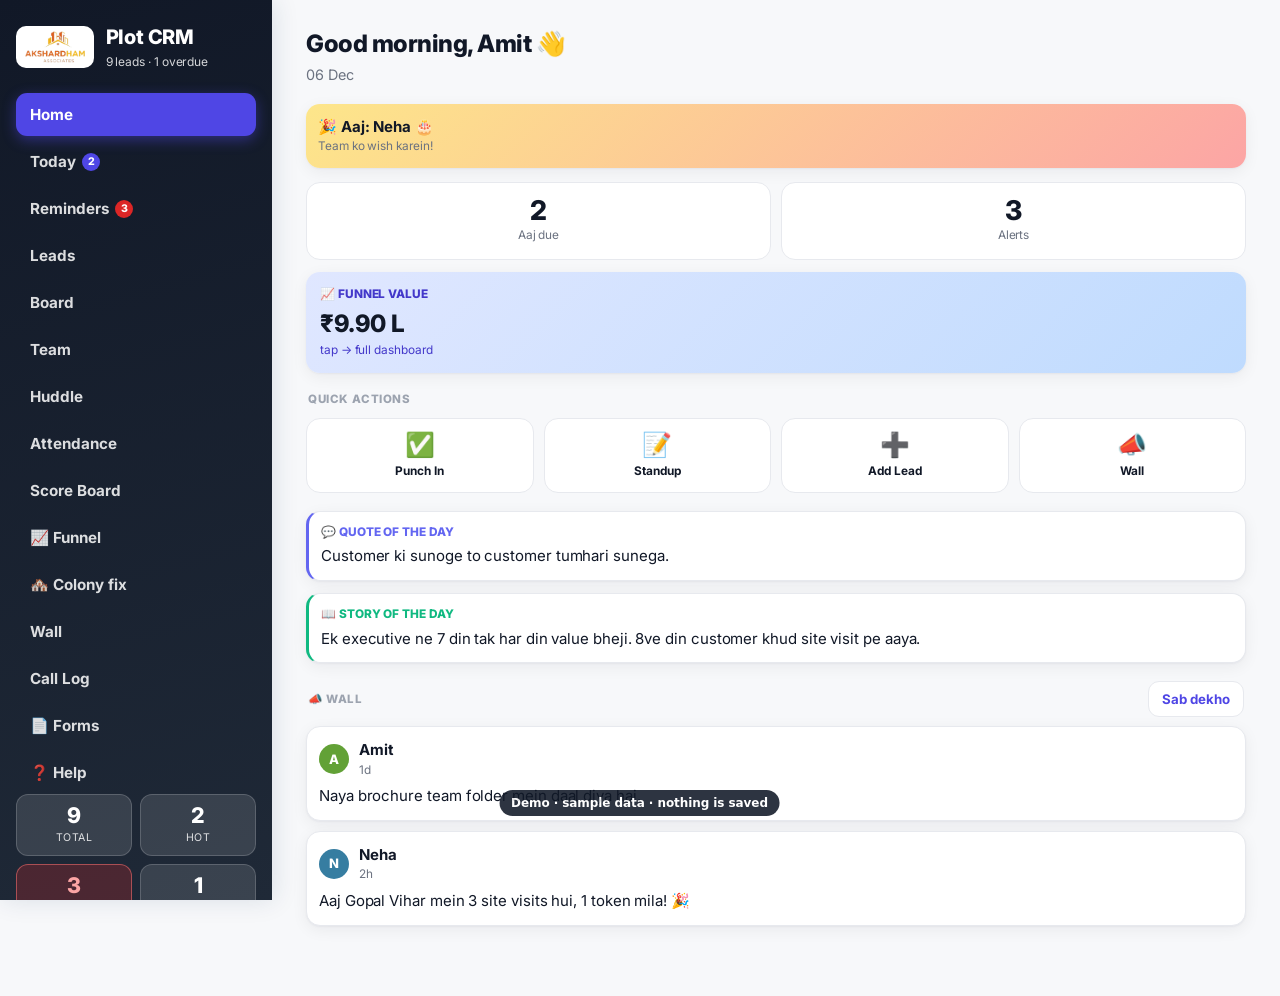
==== commit 181d19fe: "Add files via upload" ====
--- a/plot-crm-demo/plot-crm-demo.html
+++ b/plot-crm-demo/plot-crm-demo.html
@@ -359,6 +359,39 @@
     a8: L('a8','Anil Gupta','92XXXXXX54','Vinayak Residency','','lost','Hoarding/Ad','Neha',[fu(-8,'Neha','Call','Bought elsewhere',0,'')]),
     a9: L('a9','Deepak Rathore','91XXXXXX88','Dwarika Nagar','','fresh','Telecaller','Rohit',[]),
   }};
+
+  const T0 = Date.now();
+  store.config = { engage: { quotes:['Har follow-up ek naya mauka hai.','Customer ki sunoge to customer tumhari sunega.'], stories:['Ek executive ne 7 din tak har din value bheji. 8ve din customer khud site visit pe aaya.'], birthdays:[{ name:'Neha', date:'2000-'+new Date().toISOString().slice(5,10), type:'bday' }] }, offices: {} };
+  store.wall = {
+    w1: { text:'Aaj Gopal Vihar mein 3 site visits hui, 1 token mila! 🎉', byName:'Neha', by:'neha@demo', ts: T0-2*3600e3, reactions:{ '👏':['amit@demo','rohit@demo'], '🔥':['pooja@demo'] }, comments:[{ name:'Amit', text:'Badhai ho!', ts:T0-3000e3 }] },
+    w2: { text:'Naya brochure team folder mein daal diya hai.', byName:'Amit', by:'amit@demo', ts: T0-26*3600e3, reactions:{ '👍':['neha@demo'] }, comments:[] }
+  };
+
+  (function(){ // sample attendance + standups for this week's score board
+    const dt = new Date(new Date().toISOString().slice(0,10)+'T00:00:00Z'), dow = (dt.getUTCDay()+6)%7, days = [];
+    for (let i = 0; i <= Math.min(dow,5); i++) { const d = new Date(dt); d.setUTCDate(dt.getUTCDate()-dow+i); days.push(d.toISOString().slice(0,10)); }
+    store.attendance = {}; store.standups = {};
+    const ppl = { amit:[1,1,1], neha:[1,1,0], rohit:[1,0,0], pooja:[0,1,1], sanjay:[1,1,1] };
+    days.forEach((day, di) => Object.entries(ppl).forEach(([k, [a, p, r]], pi) => {
+      if ((di + pi) % 4 === 3) return;
+      const name = k[0].toUpperCase() + k.slice(1);
+      if (a) store.attendance[day+'_'+k] = { date: day, name, nameKey: k, inTime: '09:5'+pi, office:'kota', officeName:'Kota', ts: T0 };
+      if (p) store.standups[day+'_'+k] = { date: day, name, nameKey: k, tasks: [{ t:'5 follow-up calls', st: r ? 'done' : '' }, { t:'1 site visit', st: r ? 'done' : '' }], ts: T0 };
+    }));
+  })();
+  window.demoParseLead = function(text){
+    // Stand-in for the Gemini step in the real app: simple pattern matching, clearly labelled.
+    const t = String(text), r = {};
+    const m = t.replace(/\s+/g,'').match(/[6-9]\d{9}/); if (m) r.mobile = m[0];
+    const n = t.match(/^\s*([A-Z][a-z]+(?:\s[A-Z][a-z]+)?)/); if (n) r.name = n[1];
+    const b = t.match(/(\d+)\s*-\s*(\d+)\s*lakh/i); if (b) { r.budgetMin = +b[1]*100000; r.budgetMax = +b[2]*100000; }
+    const c = t.match(/\b(Jhalawar|Kota|Baran|Khanpur)\b/i); if (c) { r.city = c[1]; r.locations = c[1]; }
+    if (/plot/i.test(t)) r.ptype = 'Plot';
+    const sz = t.match(/(\d+\s*bigha|\d+x\d+)/i); if (sz) r.size = sz[1];
+    if (/loan/i.test(t)) r.loan = 'yes';
+    r.status = /(urgent|jaldi|hot)/i.test(t) ? 'hot' : 'warm';
+    return new Promise(res => setTimeout(() => res(r), 700));
+  };
   const listeners = {};
   const clone = o => JSON.parse(JSON.stringify(o));
   const coll = n => (store[n] = store[n] || {});
@@ -390,7 +423,7 @@
   const auth = { currentUser: user, onAuthStateChanged: cb => { setTimeout(() => cb(user), 30); return () => {}; }, signOut: () => Promise.resolve(), signInWithEmailAndPassword: () => Promise.resolve(), sendPasswordResetEmail: () => Promise.resolve() };
   const db = { enablePersistence: () => Promise.resolve(), collection: n => query(n, [], null),
     batch: () => { const ops = []; return { set: (r, d, o) => ops.push(() => r.set(d, o)), update: (r, d) => ops.push(() => r.update(d)), delete: r => ops.push(() => r.delete()), commit: () => { ops.forEach(f => f()); return Promise.resolve(); } }; } };
-  const fs = () => db; fs.FieldValue = { serverTimestamp: () => Date.now(), arrayUnion: (...a) => a, delete: () => null };
+  const fs = () => db; fs.FieldValue = { serverTimestamp: () => Date.now(), arrayUnion: (...a) => a, arrayRemove: () => [], increment: n => n, delete: () => null };
   window.firebase = { initializeApp(){}, apps:[1], auth: () => auth, firestore: fs, messaging(){ throw new Error('demo'); } };
   // Outside calls (Cloudinary upload, notify API, AI audit) are switched off in the demo.
   const realFetch = window.fetch.bind(window);
@@ -421,19 +454,27 @@
   check:'<svg viewBox="0 0 24 24" fill="none" stroke="currentColor" stroke-width="2.2" stroke-linecap="round" stroke-linejoin="round"><path d="M20 6 9 17l-5-5"/></svg>',
   board:'<svg viewBox="0 0 24 24" fill="none" stroke="currentColor" stroke-width="2" stroke-linecap="round" stroke-linejoin="round"><rect x="3" y="4" width="5" height="16" rx="1"/><rect x="10" y="4" width="5" height="10" rx="1"/><rect x="17" y="4" width="5" height="13" rx="1"/></svg>',
   logout:'<svg viewBox="0 0 24 24" fill="none" stroke="currentColor" stroke-width="2" stroke-linecap="round" stroke-linejoin="round"><path d="M9 21H5a2 2 0 0 1-2-2V5a2 2 0 0 1 2-2h4M16 17l5-5-5-5M21 12H9"/></svg>',
+  home:'<svg viewBox="0 0 24 24" fill="none" stroke="currentColor" stroke-width="2" stroke-linecap="round" stroke-linejoin="round"><path d="M3 10.5 12 3l9 7.5"/><path d="M5 9.5V21h14V9.5"/><path d="M9.5 21v-6h5v6"/></svg>',
+  team:'<svg viewBox="0 0 24 24" fill="none" stroke="currentColor" stroke-width="2" stroke-linecap="round" stroke-linejoin="round"><rect x="3" y="3" width="7" height="7" rx="1.5"/><rect x="14" y="3" width="7" height="7" rx="1.5"/><rect x="3" y="14" width="7" height="7" rx="1.5"/><rect x="14" y="14" width="7" height="7" rx="1.5"/></svg>',
+  wall:'<svg viewBox="0 0 24 24" fill="none" stroke="currentColor" stroke-width="2" stroke-linecap="round" stroke-linejoin="round"><path d="M21 15a2 2 0 0 1-2 2H7l-4 4V5a2 2 0 0 1 2-2h14a2 2 0 0 1 2 2z"/></svg>',
+  menu:'<svg viewBox="0 0 24 24" fill="none" stroke="currentColor" stroke-width="2.2" stroke-linecap="round"><path d="M4 7h16M4 12h16M4 17h16"/></svg>',
 };
 
 // ── config ────────────────────────────────────────────────────────────────
 const STATUSES = [
-  {k:'fresh', l:'Fresh',      c:'#475569', bg:'#eef2f7'},
-  {k:'warm',  l:'Warm',       c:'#b45309', bg:'#fef3c7'},
-  {k:'hot',   l:'Hot',        c:'#dc2626', bg:'#fee2e2'},
-  {k:'visit', l:'Site Visit', c:'#6d28d9', bg:'#ede9fe'},
-  {k:'booked',l:'Booked',     c:'#047857', bg:'#d1fae5'},
-  {k:'lost',  l:'Lost',       c:'#475569', bg:'#e5e7eb'},
+  {k:'fresh',  l:'Suspect',  c:'#475569', bg:'#eef2f7', p:0},
+  {k:'warm',   l:'Prospect', c:'#b45309', bg:'#fef3c7', p:10},
+  {k:'visit',  l:'Visitor',  c:'#6d28d9', bg:'#ede9fe', p:25},
+  {k:'nurture',l:'Nurture',  c:'#0891b2', bg:'#cffafe', p:30},
+  {k:'hot',    l:'Hot',      c:'#dc2626', bg:'#fee2e2', p:60},
+  {k:'booked', l:'Won',      c:'#047857', bg:'#d1fae5', p:100},
+  {k:'lost',   l:'Lost',     c:'#64748b', bg:'#e5e7eb', p:0},
 ];
 const stMap = Object.fromEntries(STATUSES.map(s=>[s.k,s]));
-const OPEN = ['fresh','warm','hot','visit'];
+const OPEN = ['fresh','warm','visit','nurture','hot'];
+const inr = n => '₹'+(n>=1e7?(n/1e7).toFixed(2)+' Cr':(n>=1e5?(n/1e5).toFixed(2)+' L':Math.round(n).toLocaleString('en-IN')));
+const _shade = (hex,amt)=>{ const n=parseInt(String(hex).replace('#',''),16); const a=c=>Math.max(0,Math.min(255,Math.round(c+(amt/100)*255)));
+  return '#'+(((1<<24)+(a((n>>16)&255)<<16)+(a((n>>8)&255)<<8)+a(n&255)).toString(16).slice(1)); };
 const SOURCES = ['Walk-in','Telecaller','Agent','Reference','Hoarding/Ad','Other'];
 // ── Forms (GitHub par live forms ke links yahan paste karo) ──
 const FORMS = [
@@ -522,11 +563,18 @@
       <span style="font-size:.76rem;font-weight:700;color:var(--ink);text-align:center;line-height:1.2">${label}</span></button>`;
   modal(`<h2>Menu</h2><div class="msub">Baaki options</div>
     <div style="display:grid;grid-template-columns:repeat(3,1fr);gap:10px">
+      ${!ho?tile('🗂️','Board',"tab('kanban')"):''}
+      ${!ho?tile('⏰','Alerts',"tab('reminders')"):''}
+      ${!ho?tile('📞','Call Log',"location.href='calllog.html'"):''}
+      ${!ho?tile('📄','Forms',"tab('forms')"):''}
       ${tile('📖','Help',"tab('help')")}
       ${tile('🔔','Notif ON',"enableNotifs()")}
       ${na?tile('🔄','Update'+(apkUpdateAvailable()?' •':''),"openUpdate()",apkUpdateAvailable()):''}
       ${!ho?tile('⬆️','Import',"importCSV()"):''}
       ${!ho?tile('⬇️','Export',"exportCSV()"):''}
+      ${(!ho&&isAdmin())?tile('📈','Funnel',"openFunnel()"):''}
+      ${(!ho&&isAdmin())?tile('🏘️','Colony fix',"openColonyMgr()"):''}
+      ${(!ho&&isAdmin())?tile('🗑️','Deleted',"openDeleted()"):''}
     </div>`);
 }
 // ── WhatsApp Message module (Sahi-CRM style): preview + team templates (Firestore) ──
@@ -657,11 +705,17 @@
 let swReg = null;
 const EXECS = ['Amit','Neha','Rohit','Pooja','Sanjay'];   // executives — dropdown me pehle se dikhenge
 const NOTIFY_URL = 'https://demo.invalid/api/notify';   // instant-notification server (Vercel) — deploy ke baad apni URL daalna
-const AUDIT_URL  = '';   // Smart Call Log ka Apps Script /exec URL (calllog wala same). Khaali = recording auto-audit OFF.
+const AUDIT_URL  = 'https://demo.invalid/exec';   // Smart Call Log ka Apps Script /exec URL (calllog wala same). Khaali = recording auto-audit OFF.
 
 let leads = [], user = null, unsub = null;
 
 function putLead(L){ return col().doc(L.id).set(L).catch(e=>alert('Save failed: '+e.message)); }
+
+// Huddle standup ka mirror Google Sheet me (calllog wale SAME /exec doPost pe type:'huddle').
+// Fire-and-forget — Firestore source of truth hai, sheet sirf tracking ke liye.
+function pushHuddleSheet(rec){ if(!AUDIT_URL) return;
+  try{ fetch(AUDIT_URL,{method:'POST',mode:'no-cors',headers:{'Content-Type':'text/plain;charset=utf-8'},
+    body:JSON.stringify({type:'huddle',record:rec})}).catch(()=>{}); }catch(e){} }
 
 // ── AI call-audit (recording upload hote hi, background me) ──
 function _jsonp(url){return new Promise((res,rej)=>{
@@ -690,6 +744,48 @@
     return true;
   }catch(e){ return false; }
 }
+// ── AI se lead fill (Gemini, server-side key via AUDIT_URL) ──────────────────
+function _aiSet(id,v){ const el=document.getElementById(id); if(el && v!=null && v!=='') el.value=v; }
+async function aiParse(btn){
+  const text=((document.getElementById('ai_text')||{}).value||'').trim();
+  const st=document.getElementById('ai_status');
+  if(!text){ if(st){st.style.color='var(--danger)';st.textContent='Pehle kuch bolo ya likho.';} return; }
+  if(!AUDIT_URL){ if(st){st.style.color='var(--danger)';st.textContent='AI endpoint set nahi (AUDIT_URL).';} return; }
+  btn.disabled=true; const old=btn.textContent; btn.textContent='Soch raha hoon…';
+  if(st){ st.style.color='var(--muted)'; st.textContent='Gemini se nikaal raha hoon…'; }
+  try{
+    const r=await window.demoParseLead(text);
+    if(!r || r.error) throw new Error((r&&r.error)||'khaali jawab');
+    _aiSet('l_name',r.name); _aiSet('l_mobile',r.mobile); _aiSet('l_occ',r.occupation);
+    _aiSet('l_city',r.city); _aiSet('l_colony',r.colony); _aiSet('l_locations',r.locations);
+    _aiSet('l_ptype',r.ptype); _aiSet('l_size',r.size);
+    _aiSet('l_bmin',r.budgetMin); _aiSet('l_bmax',r.budgetMax); _aiSet('l_cash',r.cash);
+    _aiSet('l_loan',r.loan); _aiSet('l_loanamt',r.loanAmt); _aiSet('l_loanstatus',r.loanStatus);
+    _aiSet('l_token',r.token); _aiSet('l_status',r.status); _aiSet('l_cafter',r.contactAfter);
+    _aiSet('l_refby',r.refBy); _aiSet('l_family',r.family);
+    if(r.locations||r.budgetMin||r.cash||r.family||r.ptype||r.contactAfter){ const d=document.querySelector('.modal details'); if(d) d.open=true; }
+    if(st){ st.style.color='var(--ok)'; st.textContent='✅ Demo: AI simulated. Bhar diya — check karke Save karo.'; }
+  }catch(e){ if(st){ st.style.color='var(--danger)'; st.textContent='Nahi ho paya: '+e.message+'. Haath se bhar lo.'; } }
+  btn.disabled=false; btn.textContent=old;
+}
+let _aiRec=null;
+function aiMic(btn){
+  const SR=window.SpeechRecognition||window.webkitSpeechRecognition;
+  const ta=document.getElementById('ai_text'), st=document.getElementById('ai_status');
+  if(!SR){ if(st){st.style.color='var(--danger)';st.textContent='Is phone me voice support nahi — type ya paste karo.';} return; }
+  if(_aiRec){ try{_aiRec.stop();}catch(e){} return; }   // dobara dabaya = stop
+  const rec=new SR(); _aiRec=rec; rec.lang='hi-IN'; rec.interimResults=false; rec.continuous=true;
+  btn.textContent='⏹ Ruko (sun raha…)';
+  if(st){ st.style.color='var(--muted)'; st.textContent='Bolo… (dobara 🎤 dabao to ruk jayega)'; }
+  rec.onresult=e=>{ let t=''; for(let i=e.resultIndex;i<e.results.length;i++) t+=e.results[i][0].transcript; ta.value=(ta.value?ta.value+' ':'')+t; };
+  rec.onerror=e=>{ if(st){ st.style.color='var(--danger)';
+    st.textContent = (e.error==='not-allowed'||e.error==='service-not-allowed')
+      ? 'Mic permission nahi mili — address bar me 🔒 → Microphone → Allow karo, page reload karke phir 🎤 dabao. (Ya type/paste karo.)'
+      : (e.error==='no-speech' ? 'Kuch sunai nahi diya — dobara 🎤 dabao aur bolo.'
+      : 'Mic error: '+(e.error||'')+' — type/paste bhi kar sakte ho.'); } };
+  rec.onend=()=>{ _aiRec=null; btn.textContent='🎤 Bolo'; };
+  try{ rec.start(); }catch(e){ _aiRec=null; btn.textContent='🎤 Bolo'; if(st)st.textContent='Mic start nahi hua.'; }
+}
 // purani recording ko manually audit karne ka button
 async function manualAudit(leadId, fuId, btn){
   if(!AUDIT_URL){ alert('AUDIT_URL set nahi hai (index.html me daalo).'); return; }
@@ -728,7 +824,7 @@
 // (demo seed removed — data now lives in Firestore)
 
 // ── routing / filters ────────────────────────────────────────────────────────
-let route = {view:'today', id:null};
+let route = {view:'home', id:null};
 const go = (view,id=null)=>{ route={view,id}; render(); window.scrollTo(0,0); };
 function tab(v){ route.view=v; route.id=null; render(); window.scrollTo(0,0); }
 let f = {q:'', status:'', colony:'', exec:'', from:'', to:''};
@@ -738,15 +834,19 @@
 const lastFU = L => L.followUps && L.followUps.length ? L.followUps[0] : null;
 const execsOf = L => (Array.isArray(L.execs)&&L.execs.length) ? L.execs : (L.exec ? [L.exec] : []);
 const execStr = L => execsOf(L).join(', ') || '—';
+const ownerOf = L => execsOf(L)[0] || '—';                 // main executive = owner
+const assignedExtra = L => execsOf(L).slice(1);            // owner ke alawa assigned
 function avatarColor(name){ let h=0; for(const c of name) h=c.charCodeAt(0)+((h<<5)-h);
   return `hsl(${Math.abs(h)%360},50%,42%)`; }
 const uniq = arr => [...new Set(arr.filter(Boolean))].sort();
 function badge(k){ const s=stMap[k]||stMap.fresh;
   return `<span class="badge" style="background:${s.bg};color:${s.c}">${s.l}</span>`; }
-const dueDate = L => { const fu=lastFU(L); return (fu && OPEN.includes(L.status)) ? fu.nextDate : ''; };
+// Due date = follow-up ki next-date; agar wo nahi to customer ki "contact after" date. (Lost/Won pe koi reminder nahi.)
+const dueDate = L => { if(!OPEN.includes(L.status)) return ''; const fu=lastFU(L); return (fu&&fu.nextDate) ? fu.nextDate : (L.contactAfter||''); };
 const isDue = L => { const d=dueDate(L); return d && d<=today(); };
 const isOverdue = L => { const d=dueDate(L); return d && d<today(); };
-const isNew = L => OPEN.includes(L.status) && !(L.followUps && L.followUps.length);   // assigned, abhi tak koi kaam nahi
+// Naya = assigned par koi kaam nahi + koi contact-after date bhi nahi (contact-after wale due-date flow me aate hain)
+const isNew = L => OPEN.includes(L.status) && !(L.followUps && L.followUps.length) && !L.contactAfter;
 const needsAction = L => isNew(L) || isDue(L);                                        // pending = naya ya due
 function addDays(n){ const d=new Date(); d.setDate(d.getDate()+n); return d.toISOString().slice(0,10); }
 // Lead ka "last update" time — nayi lead ya jisme koi naya kaam (follow-up/edit/status) hua, wo upar.
@@ -784,8 +884,10 @@
       </div>
     </div>
     <nav class="nav">
+      <button class="nav-item ${route.view==='home'?'on':''}" onclick="openHome()">${IC.home} Home</button>
       <button class="nav-item ${route.view==='huddle'?'on':''}" onclick="openHuddle()">${IC.inbox} Huddle</button>
       <button class="nav-item ${route.view==='att'?'on':''}" onclick="openAtt()">${IC.check} Attendance</button>
+      <button class="nav-item ${route.view==='wall'?'on':''}" onclick="openWall()">${IC.wall} Wall</button>
       <button class="nav-item ${route.view==='help'?'on':''}" onclick="tab('help')">❓ Help</button>
     </nav>
     <div class="side-foot">
@@ -812,12 +914,18 @@
       </div>
     </div>
     <nav class="nav">
+      <button class="nav-item ${route.view==='home'?'on':''}" onclick="openHome()">${IC.home} Home</button>
       <button class="nav-item ${route.view==='today'?'on':''}" onclick="tab('today')">${IC.cal} Today${dueToday?` <span class="dot" style="background:var(--brand)">${dueToday}</span>`:''}</button>
       <button class="nav-item ${route.view==='reminders'?'on':''}" onclick="tab('reminders')">${IC.bell} Reminders${pending?` <span class="dot">${pending}</span>`:''}</button>
       <button class="nav-item ${route.view==='list'?'on':''}" onclick="tab('list')">${IC.users} Leads</button>
       <button class="nav-item ${route.view==='kanban'?'on':''}" onclick="tab('kanban')">${IC.board} Board</button>
+      <button class="nav-item ${route.view==='team'?'on':''}" onclick="openTeam()">${IC.team} Team</button>
       <button class="nav-item ${route.view==='huddle'?'on':''}" onclick="openHuddle()">${IC.inbox} Huddle</button>
       <button class="nav-item ${route.view==='att'?'on':''}" onclick="openAtt()">${IC.check} Attendance</button>
+      ${canViewAllHA()?`<button class="nav-item ${route.view==='board'?'on':''}" onclick="openBoard()">${IC.board} Score Board</button>`:''}
+      ${isAdmin()?`<button class="nav-item ${route.view==='funnel'?'on':''}" onclick="openFunnel()">📈 Funnel</button>`:''}
+      ${isAdmin()?`<button class="nav-item" onclick="openColonyMgr()">🏘️ Colony fix</button>`:''}
+      <button class="nav-item ${route.view==='wall'?'on':''}" onclick="openWall()">${IC.wall} Wall</button>
       <button class="nav-item" onclick="toast('Demo mode: Call Log needs a phone')">${IC.phone} Call Log</button>
       <button class="nav-item ${route.view==='forms'?'on':''}" onclick="tab('forms')">📄 Forms</button>
       <button class="nav-item ${route.view==='help'?'on':''}" onclick="tab('help')">❓ Help</button>
@@ -842,15 +950,15 @@
 
 // ── LIST ─────────────────────────────────────────────────────────────────────
 function listHTML(){
-  const list = filtered();
   const colonies = uniq(leads.map(L=>L.colony));
   const execs = uniq(leads.flatMap(execsOf));
   return `<div class="main-inner">
     <h2 class="page-title">All Leads</h2>
     <div class="page-sub">${leads.length} total · ${leads.filter(isDue).length} follow-up due</div>
+    ${isAdmin()?`<button class="btn ghost sm" style="margin:2px 0 10px" onclick="leadReport()">📋 Lead Report (kisne daali)</button>`:''}
     ${reminderBanner()}
     <div class="search-wrap">${IC.search}
-      <input placeholder="Search by name, mobile or plot…" value="${esc(f.q)}" oninput="f.q=this.value;page=1;debouncedRender()">
+      <input placeholder="Search by name, mobile or plot…" value="${esc(f.q)}" oninput="f.q=this.value;page=1;filterLeads()">
     </div>
     <div class="scroll-x" style="margin-top:12px">
       <span class="chip ${f.status===''?'on':''}" onclick="setStatus('')">All</span>
@@ -870,14 +978,202 @@
     </div>
     ${(f.status||f.colony||f.exec||f.from||f.to||f.q)?
       `<button class="btn ghost sm" style="margin-top:11px" onclick="clearFilters()">✕ Clear filters</button>`:''}
-    <div class="tiny" style="margin:16px 2px 9px">Total ${list.length} lead${list.length!==1?'s':''}</div>
+    <div id="leadResults">${leadResultsHTML()}</div>
+  </div>
+  <button class="fab" onclick="openLeadForm()">${IC.add} Add Lead</button>`;
+}
+function leadResultsHTML(){
+  const list = filtered();
+  return `<div class="tiny" style="margin:16px 2px 9px">Total ${list.length} lead${list.length!==1?'s':''}</div>
     ${list.length? `
       <div class="leads leads-cards">${pageSlice(list).map(leadCard).join('')}</div>
       <table class="leads-table">${tableHTML(pageSlice(list))}</table>
       ${pagerHTML(list.length)}` :
-      `<div class="card"><div class="empty">${IC.inbox}<div>No leads found.<br>Click <b>Add Lead</b> to get started.</div></div></div>`}
-  </div>
-  <button class="fab" onclick="openLeadForm()">${IC.add} Add Lead</button>`;
+      `<div class="card"><div class="empty">${IC.inbox}<div>No leads found.<br>Click <b>Add Lead</b> to get started.</div></div></div>`}`;
+}
+// search/filter: sirf results update karo — input ko mat chhuo (keyboard khula rahe)
+function filterLeads(){ const el=document.getElementById('leadResults'); if(el) el.innerHTML=leadResultsHTML(); }
+
+// ── FUNNEL VALUE dashboard (admin) ──
+let fn = { colony:'', avg:parseInt(localStorage.getItem('fnAvg'))||600000, target:parseInt(localStorage.getItem('fnTarget'))||0 };
+function _funnelTotal(colony){
+  const base=leads.filter(L=>!colony||L.colony===colony);
+  let t=0; STATUSES.forEach(s=>{ if(s.p>0 && s.k!=='booked') t += base.filter(L=>L.status===s.k).length * fn.avg * (s.p/100); });
+  return t;
+}
+function openFunnel(){ if(!isAdmin()){ alert('Sirf admin'); return; } route.view='funnel'; route.id=null; render(); window.scrollTo(0,0); }
+// funnel stage pe click → us colony+stage ki leads list
+function fnGoStage(k){ f.colony=fn.colony||''; f.status=k; f.q=''; f.exec=''; f.from=''; f.to=''; page=1; tab('list'); }
+// ── Line of Action (strategy card) — sirf admins edit ──
+function openLOA(id){
+  if(!canEditLOA()){ alert('Sirf admin Line of Action edit kar sakte hain'); return; }
+  const L=leads.find(x=>x.id===id); if(!L) return;
+  modal(`<h2>🎯 Line of Action</h2><div class="msub">Is customer ki poori strategy (kal-call jaisa next-step nahi — overall plan)</div>
+    <div class="field"><textarea id="loa_txt" rows="6" placeholder="Pehle rishta banao · har 7 din relevant properties bhejo · beti ki shaadi ke baad detailed requirement meeting...">${esc(L.lineOfAction||'')}</textarea></div>
+    <div class="row" style="gap:11px"><button class="btn ghost grow" onclick="this.closest('.modal-bg').remove()">Cancel</button>
+    <button class="btn grow" onclick="saveLOA('${id}')">Save</button></div>`);
+}
+function saveLOA(id){
+  const L=leads.find(x=>x.id===id); if(!L) return;
+  const txt=(val('loa_txt')||'').trim(), prev=L.lineOfAction||'';
+  if(txt===prev){ const m=document.querySelector('.modal-bg'); if(m)m.remove(); return; }
+  const hist=[...(L.loaHistory||[]), { text:txt, prevText:prev, by:(user&&user.email||''), ts:Date.now() }];
+  L.lineOfAction=txt; L.loaHistory=hist;
+  col().doc(id).set({ lineOfAction:txt, loaHistory:hist },{merge:true})
+    .then(()=>{ toast('Line of Action saved ✓'); const m=document.querySelector('.modal-bg'); if(m)m.remove(); render(); })
+    .catch(e=>alert(e.message));
+}
+function loaHist(id){
+  const L=leads.find(x=>x.id===id); if(!L) return;
+  const hist=(L.loaHistory||[]).slice().reverse();
+  modal(`<h2>🎯 Line of Action — history</h2>
+    <div style="max-height:55vh;overflow:auto">${hist.length?hist.map(h=>`<div style="border-top:1px solid var(--line);padding:9px 0">
+      <div class="tiny" style="color:var(--muted)">${esc((h.by||'').split('@')[0])} · ${fmtDate(new Date(h.ts).toISOString().slice(0,10))}</div>
+      <div style="white-space:pre-wrap;margin-top:3px">${esc(h.text||'(khaali)')}</div></div>`).join(''):'<div class="tiny">Koi history nahi</div>'}</div>
+    <div class="row" style="margin-top:12px"><button class="btn ghost grow" onclick="this.closest('.modal-bg').remove()">Close</button></div>`);
+}
+// ── Colony Cleanup: duplicate/typo colonies ko ek canonical naam me merge ──
+function openColonyMgr(){
+  if(!isAdmin()){ alert('Sirf admin'); return; }
+  const counts={}; leads.forEach(L=>{ const c=(L.colony||'').trim(); if(c) counts[c]=(counts[c]||0)+1; });
+  const names=Object.keys(counts).sort((a,b)=>a.localeCompare(b));
+  const rows=names.map(n=>`<label style="display:flex;align-items:center;gap:8px;padding:6px 0;border-bottom:1px solid var(--line);font-size:.88rem">
+      <input type="checkbox" class="colchk" value="${esc(n)}" style="width:auto;flex:none">
+      <span class="grow" style="cursor:pointer" onclick="document.getElementById('col_canon').value='${esc(n).replace(/'/g,"\\'")}'">${esc(n)}</span>
+      <span class="tiny" style="color:var(--muted);flex:none">${counts[n]}</span></label>`).join('');
+  modal(`<h2>🏘️ Colony Cleanup</h2><div class="msub">Typo/duplicate colonies ko ek sahi naam me merge karo</div>
+    <div class="field"><label>Sahi (canonical) naam</label><input id="col_canon" placeholder="jaise Vinayak Residency"><div class="tiny" style="margin-top:3px">Tip: neeche kisi sahi naam pe tap karo to wo yahan aa jayega.</div></div>
+    <div class="tiny" style="margin:2px 0 6px">Jin-jin colonies ko is naam me merge karna hai unhe tick karo:</div>
+    <div style="max-height:40vh;overflow:auto;margin-bottom:12px">${rows||'<div class="tiny">Koi colony nahi.</div>'}</div>
+    <div class="row" style="gap:11px"><button class="btn ghost grow" onclick="this.closest('.modal-bg').remove()">Close</button>
+    <button class="btn grow" onclick="colonyMerge()">Merge</button></div>`);
+}
+async function colonyMerge(){
+  const canon=(val('col_canon')||'').trim();
+  if(!canon){ alert('Pehle sahi (canonical) naam daalo'); return; }
+  const picked=[...document.querySelectorAll('.colchk:checked')].map(c=>c.value).filter(c=>c!==canon);
+  if(!picked.length){ alert('Kam se kam ek colony tick karo (jo merge karni hai)'); return; }
+  const affected=leads.filter(L=>picked.includes((L.colony||'').trim()));
+  if(!affected.length){ alert('In colonies me koi lead nahi.'); return; }
+  if(!confirm(affected.length+' leads ko "'+canon+'" me merge karein?\n('+picked.length+' naam → 1)')) return;
+  try{
+    const batch=db.batch();
+    affected.forEach(L=>batch.update(col().doc(L.id),{colony:canon}));
+    await batch.commit();
+    toast(affected.length+' leads merged ✓');
+    const m=document.querySelector('.modal-bg'); if(m)m.remove();
+  }catch(e){ alert('Merge fail: '+e.message); }
+}
+function fnSet(k,v){
+  if(k==='colony') fn.colony=v;
+  else { fn[k]=parseInt(String(v).replace(/[^0-9]/g,''))||0; localStorage.setItem(k==='avg'?'fnAvg':'fnTarget', fn[k]); }
+  render();
+}
+function funnelHTML(){
+  if(!isAdmin()) return `<div class="main-inner"><div class="empty">Sirf admin ke liye.</div></div>`;
+  const colonies=uniq(leads.map(L=>L.colony).filter(Boolean));
+  const base=leads.filter(L=>!fn.colony||L.colony===fn.colony);
+  const stages=STATUSES.filter(s=>s.p>0 && s.k!=='booked');   // funnel = Prospect→Hot
+  let funnelTotal=0;
+  const sd=stages.map(s=>{ const cnt=base.filter(L=>L.status===s.k).length; return {s, cnt, w:cnt*fn.avg*(s.p/100)}; });
+  funnelTotal=sd.reduce((a,x)=>a+x.w,0);
+  const openCnt=sd.reduce((a,x)=>a+x.cnt,0), rawPipe=openCnt*fn.avg, maxC=Math.max(1,...sd.map(x=>x.cnt));
+  const wonCnt=base.filter(L=>L.status==='booked').length, bookedRev=wonCnt*fn.avg;
+  const ratio=fn.target?(funnelTotal/fn.target):0, ok=ratio>=10, prog=Math.min(100,Math.round(ratio/10*100));
+  // ── glassy KPI tile ──
+  const tile=(v,l,sub,ic,icbg,iccol)=>`<div style="background:linear-gradient(180deg,#fff,#fbfcff);border:1px solid var(--line);border-radius:18px;padding:15px 16px;box-shadow:0 6px 16px -8px rgba(16,24,40,.14),inset 0 1px 0 #fff">
+      ${ic?`<div style="width:34px;height:34px;border-radius:10px;display:flex;align-items:center;justify-content:center;font-size:1rem;margin-bottom:8px;background:${icbg};color:${iccol};box-shadow:inset 0 1px 0 #fff,0 2px 5px rgba(16,24,40,.08)">${ic}</div>`:''}
+      <div class="tiny" style="color:var(--muted);text-transform:uppercase;letter-spacing:.05em;font-weight:700">${l}</div>
+      <div style="font-size:1.4rem;font-weight:800;margin-top:5px;letter-spacing:-.02em">${v}</div>
+      ${sub?`<div class="tiny" style="color:var(--muted);margin-top:2px">${sub}</div>`:''}</div>`;
+  const hero=`<div style="background:linear-gradient(135deg,#5b50f0 0%,#7c3aed 55%,#a855f7 100%);color:#fff;border-radius:20px;padding:18px;box-shadow:0 20px 40px -16px rgba(99,80,235,.6),inset 0 1px 0 rgba(255,255,255,.25);position:relative;overflow:hidden">
+      <div style="position:absolute;right:-30px;top:-40px;width:150px;height:150px;border-radius:50%;background:rgba(255,255,255,.12)"></div>
+      <div class="tiny" style="color:rgba(255,255,255,.92);text-transform:uppercase;letter-spacing:.05em;font-weight:700">Total funnel value</div>
+      <div style="font-size:2.1rem;font-weight:800;margin-top:5px;letter-spacing:-.02em;color:#fff">${inr(funnelTotal)}</div>
+      <div class="tiny" style="color:rgba(255,255,255,.88);margin-top:3px">${openCnt} open leads · ${inr(rawPipe)} max pipeline</div></div>`;
+  // ── 3D funnel SVG (dynamic) ──
+  const minW=100, maxW=320, cx=200, top=24, h=68, gap=14;
+  const widths=sd.map(x=>minW+(x.cnt/maxC)*(maxW-minW));
+  let defs='', sbody='';
+  sd.forEach((x,i)=>{
+    const y=top+i*(h+gap), wT=widths[i], wB=(i<sd.length-1?widths[i+1]:Math.max(70,widths[i]*0.62));
+    const TL=cx-wT/2, TR=cx+wT/2, BL=cx-wB/2, BR=cx+wB/2, yB=y+h;
+    const col=x.s.c, topc=_shade(col,24), botc=_shade(col,-16), rim=_shade(col,44), ry=Math.max(6,Math.min(11,wT*0.032)), rb=wB/2;
+    defs+=`<linearGradient id="fg${i}" x1="0" y1="0" x2="0" y2="1"><stop offset="0" stop-color="${topc}"/><stop offset="1" stop-color="${botc}"/></linearGradient>`;
+    sbody+=`<g style="cursor:pointer" onclick="fnGoStage('${x.s.k}')"><title>${esc(x.s.l)} ki leads dekho</title>`
+      +`<path d="M${TL} ${y} L${TR} ${y} L${BR} ${yB} A${rb} ${(ry*0.8).toFixed(1)} 0 0 1 ${BL} ${yB} Z" fill="url(#fg${i})" filter="url(#fsh)"/>`
+      +`<ellipse cx="${cx}" cy="${y}" rx="${wT/2}" ry="${ry.toFixed(1)}" fill="${rim}"/>`
+      +`<text x="${cx}" y="${y+h/2-3}" text-anchor="middle" fill="#fff" font-size="15" font-weight="700">${esc(x.s.l)} · ${x.cnt}</text>`
+      +`<text x="${cx}" y="${y+h/2+15}" text-anchor="middle" fill="#fff" font-size="12" font-weight="600" opacity=".95">${inr(x.w)} · ${x.s.p}%</text></g>`;
+    if(i<sd.length-1 && x.cnt>0){ const cr=Math.round(sd[i+1].cnt/x.cnt*100); sbody+=`<text x="392" y="${yB+gap-2}" text-anchor="end" fill="#8a97b1" font-size="10.5" font-weight="600">${cr}% ↓</text>`; }
+  });
+  const svgH=top+sd.length*(h+gap)+2;
+  const funnelSvg=`<svg viewBox="0 0 400 ${svgH}" style="width:100%;max-width:460px;height:auto;display:block;margin:0 auto" font-family="Inter,system-ui,Arial"><defs>${defs}<filter id="fsh" x="-30%" y="-30%" width="160%" height="160%"><feDropShadow dx="0" dy="4" stdDeviation="5" flood-color="#0b1020" flood-opacity="0.22"/></filter></defs>${sbody}</svg>`;
+  const ringCol=ok?'#16a34a':'#f59e0b';
+  const ratioTxt = !fn.target ? '—' : (ratio>=100?'99×+':ratio.toFixed(1)+'×');
+  const ring=`<div style="width:94px;height:94px;border-radius:50%;flex:none;display:grid;place-items:center;background:conic-gradient(${ringCol} ${prog}%,#e8ecf6 0);box-shadow:0 6px 16px -6px rgba(0,0,0,.2),inset 0 2px 5px rgba(0,0,0,.08)"><div style="width:74px;height:74px;border-radius:50%;background:linear-gradient(180deg,#fff,#f6f8fc);display:grid;place-items:center;font-weight:700;font-size:1.15rem;color:${fn.target?(ok?'#16a34a':'#b45309'):'#94a3b8'};box-shadow:inset 0 1px 0 #fff,0 1px 3px rgba(0,0,0,.08)">${ratioTxt}</div></div>`;
+  return `<div class="main-inner" style="font-family:Inter,system-ui,Arial">
+    <div class="row" style="align-items:center;gap:8px"><button class="btn ghost sm" onclick="tab('list')">← Back</button><h2 class="page-title" style="margin:0">Sales Funnel</h2></div>
+    <div class="tiny" style="color:var(--muted);margin:2px 0 14px">Pipeline value · stage probability se weighted</div>
+    <div class="grid2">
+      <div><label class="tiny">Project (colony) · <a href="#" onclick="openColonyMgr();return false" style="color:var(--brand);font-weight:700">🏘️ fix dups</a></label><select onchange="fnSet('colony',this.value)"><option value="">Saari colonies</option>${colonies.map(c=>`<option ${fn.colony===c?'selected':''}>${esc(c)}</option>`).join('')}</select></div>
+      <div><label class="tiny">Avg deal value (₹)</label><input type="number" value="${fn.avg}" onchange="fnSet('avg',this.value)"></div>
+    </div>
+    <div style="display:grid;grid-template-columns:1fr 1fr;gap:12px;margin-top:16px">
+      <div style="grid-column:1/3">${hero}</div>
+      ${tile(openCnt,'Open leads','','👥','#eef1ff','#5145e5')}
+      ${tile(inr(bookedRev),'Won',wonCnt+' deals','✅','#eafaf2','#059669')}
+    </div>
+    <div class="sec" style="margin-top:22px">Pipeline funnel</div>
+    <div class="card" style="padding:16px 8px;border-radius:18px;box-shadow:0 10px 26px -14px rgba(16,24,40,.18),inset 0 1px 0 #fff">${openCnt? funnelSvg : '<div class="tiny" style="padding:16px;text-align:center;color:var(--muted)">Is project me abhi koi open lead nahi.</div>'}</div>
+    <div class="sec" style="margin-top:22px">10× target</div>
+    <div class="card" style="border-radius:18px;box-shadow:0 10px 26px -14px rgba(16,24,40,.18),inset 0 1px 0 #fff">
+      <label class="tiny">Revenue target (₹)</label>
+      <input type="number" value="${fn.target||''}" placeholder="e.g. 50000000" onchange="fnSet('target',this.value)">
+      <div class="row" style="margin-top:14px;align-items:center;gap:16px">
+        ${ring}
+        <div style="flex:1">
+          <div style="font-weight:700;font-size:1.02rem;letter-spacing:-.01em">${inr(funnelTotal)} <span style="color:var(--muted);font-weight:500;font-size:.82rem">/ ${fn.target?inr(fn.target):'—'} target</span></div>
+          <div style="font-size:.82rem;font-weight:600;margin-top:5px;color:${fn.target?(ok?'#16a34a':'#b45309'):'var(--muted)'}">${fn.target?(ok?'✓ 10× paar — badhiya!':'⚠ abhi '+ratio.toFixed(1)+'× hai; 10× chahiye — funnel badhao'):'Target daalo to 10× dikhega'}</div>
+        </div>
+      </div>
+    </div>
+    <div class="tiny" style="margin:14px 2px;color:var(--muted)">Funnel = Prospect→Hot (weighted). Won realized revenue hai (alag). Avg value abhi global; per-lead baad me.</div>
+  </div>`;
+}
+
+// ── Date-wise Lead Report (kisne kaun si lead daali) ──
+let _lrRange='today';
+function _leadDate(L){
+  if(L.createdAtSys) return new Date(L.createdAtSys+5.5*3600e3).toISOString().slice(0,10);  // system time (IST)
+  if(L.createdAt) return String(L.createdAt).slice(0,10);
+  if(L.ts) return new Date(L.ts+5.5*3600e3).toISOString().slice(0,10);
+  return '';
+}
+function _lrDates(){
+  const t=today();
+  if(_lrRange==='today') return [t];
+  if(_lrRange==='yest'){ const d=new Date(t+'T00:00:00Z'); d.setUTCDate(d.getUTCDate()-1); return [d.toISOString().slice(0,10)]; }
+  if(_lrRange==='week') return _weekDates(t);
+  if(_lrRange==='lastweek'){ const d=new Date(t+'T00:00:00Z'); d.setUTCDate(d.getUTCDate()-7); return _weekDates(d.toISOString().slice(0,10)); }
+  return [t];
+}
+function leadReport(){ if(!isAdmin()){ alert('Sirf admin'); return; } _lrRange='today'; _lrRender(); }
+function _lrRender(){
+  const ex=document.querySelector('.modal-bg'); if(ex) ex.remove();
+  const dates=new Set(_lrDates());
+  const inRange=leads.filter(L=>dates.has(_leadDate(L)));
+  const g={}; inRange.forEach(L=>{ const k=L.createdByName||(L.createdBy?L.createdBy.split('@')[0]:'Purani lead'); (g[k]=g[k]||[]).push(L); });
+  const names=Object.keys(g).sort((a,b)=>g[b].length-g[a].length);
+  const chip=(k,l)=>`<button class="chip ${_lrRange===k?'on':''}" onclick="_lrRange='${k}';_lrRender()">${l}</button>`;
+  const body=names.length? names.map(n=>`<div style="border-top:1px solid var(--line);padding:9px 0">
+      <div class="row" style="justify-content:space-between;align-items:center"><b>${esc(n)}</b><span class="tiny" style="font-weight:800">${g[n].length}</span></div>
+      ${g[n].map(L=>`<div class="tiny" style="color:var(--muted);padding:2px 0;cursor:pointer" onclick="this.closest('.modal-bg').remove();go('detail','${esc(L.id)}')">• ${esc(L.name||'—')}${L.mobile?' · '+esc(L.mobile):''}</div>`).join('')}
+    </div>`).join('') : '<div class="tiny" style="padding:12px 0">Is range me koi lead nahi.</div>';
+  modal(`<h2>📋 Lead Report</h2><div class="msub">Kisne kaun si lead daali · Total ${inRange.length}</div>
+    <div class="scroll-x" style="display:flex;gap:6px;margin-bottom:10px">${chip('today','Aaj')}${chip('yest','Kal')}${chip('week','Is hafta')}${chip('lastweek','Pichhla hafta')}</div>
+    <div style="max-height:50vh;overflow:auto">${body}</div>
+    <div class="row" style="margin-top:12px"><button class="btn ghost grow" onclick="this.closest('.modal-bg').remove()">Close</button></div>`);
 }
 function pageSlice(arr){
   const pages=Math.max(1,Math.ceil(arr.length/pageSize));
@@ -904,19 +1200,19 @@
 function tableHTML(items){
   return `<thead><tr>
     <th>Contact</th><th>Business</th><th>Colony / Plot</th><th>Status</th>
-    <th>Received</th><th>Next action</th><th>Executive</th><th></th></tr></thead>
+    <th>Received</th><th>Next action</th><th>Owner</th><th></th></tr></thead>
     <tbody>${items.map(tableRow).join('')}</tbody>`;
 }
 function tableRow(L){
   const fu=lastFU(L); const wa=digits(L.mobile), waNo=wa.length===10?'91'+wa:wa; const od=isOverdue(L);
-  return `<tr onclick="go('detail','${L.id}')">
-    <td><b>${esc(L.name)}</b><div class="tiny">${esc(L.mobile)}</div></td>
+  return `<tr onclick="go('detail','${L.id}')" style="background:${stMap[L.status]?.bg||'#fff'}">
+    <td style="border-left:4px solid ${stMap[L.status]?.c||'#94a3b8'}"><b>${esc(L.name)}</b><div class="tiny">${esc(L.mobile)}</div></td>
     <td class="tiny">${esc(L.occupation||'—')}</td>
     <td class="tiny">${esc(L.colony||'—')}${L.plot?' · '+esc(L.plot):''}</td>
     <td>${badge(L.status)}</td>
     <td class="tiny">${fmtDate(L.createdAt)||'—'}</td>
     <td class="tiny" style="${od?'color:var(--danger);font-weight:600':''}">${fu&&fu.nextDate?fmtDate(fu.nextDate)+(fu.nextAction?' · '+esc(fu.nextAction):''):'—'}</td>
-    <td class="tiny">${esc(execStr(L))}</td>
+    <td class="tiny">${esc(ownerOf(L))}${assignedExtra(L).length?` <span style="color:var(--muted)">+${assignedExtra(L).length}</span>`:''}</td>
     <td onclick="event.stopPropagation()"><span style="display:inline-flex;gap:6px">
       <a class="plain" href="tel:${esc(L.mobile)}"><button class="tbtn tcall">${IC.phone}</button></a>
       <a class="plain" href="https://wa.me/${waNo}" target="_blank" rel="noopener"><button class="tbtn twa">${IC.wa}</button></a>
@@ -927,13 +1223,14 @@
   const fu = lastFU(L); const od = isOverdue(L);
   const next = fu&&fu.nextDate ? `Next: ${fmtDate(fu.nextDate)}${fu.nextAction?' · '+esc(fu.nextAction):''}` :
     (fu?'Follow-up done':'No follow-up yet');
-  return `<div class="card lead" onclick="go('detail','${L.id}')">
+  return `<div class="card lead" style="border-left:4px solid ${stMap[L.status]?.c||'#94a3b8'};background:${stMap[L.status]?.bg||'#fff'}" onclick="go('detail','${L.id}')">
     <div class="avatar" style="background:${avatarColor(L.name)}">${esc(L.name[0]||'?')}</div>
     <div class="grow">
       <div class="row"><b class="grow ell">${esc(L.name)}</b>${badge(L.status)}</div>
-      <div class="tiny ell">${esc(L.colony||'—')}${L.plot?' · Plot '+esc(L.plot):''} · ${esc(execStr(L))}</div>
+      <div class="tiny ell">${esc(L.colony||'—')}${L.plot?' · Plot '+esc(L.plot):''} · 👤 ${esc(ownerOf(L))}${assignedExtra(L).length?' +'+assignedExtra(L).length:''}</div>
       <div class="tiny ell" style="display:flex;align-items:center;gap:6px;${od?'color:var(--danger);font-weight:600':''}">
         ${od?'<span class="odot"></span>':''}${esc(next)}</div>
+      ${L.lineOfAction?`<div class="tiny ell" style="color:#4338ca;font-weight:600;margin-top:1px">🎯 ${esc(L.lineOfAction.split('\n')[0])}</div>`:''}
     </div>
     <span class="chev">${IC.chev}</span>
   </div>`;
@@ -996,8 +1293,8 @@
     <div class="avatar" style="background:${avatarColor(L.name)}">${esc(L.name[0]||'?')}</div>
     <div class="grow" onclick="go('detail','${L.id}')" style="cursor:pointer">
       <div class="row"><b class="grow ell">${esc(L.name)}</b>${badge(L.status)}</div>
-      <div class="tiny ell">${esc(L.colony||'—')}${L.plot?' · Plot '+esc(L.plot):''} · 👤 ${esc(execStr(L))}</div>
-      <div class="tiny ell" style="color:${urgent?'var(--danger)':'var(--brand)'};font-weight:600">${fu && fu.nextDate ? (urgent?'⚠ ':'')+fmtDate(fu.nextDate)+(fu.nextAction?' · '+esc(fu.nextAction):'') : '🆕 Naya — kaam shuru karo'}</div>
+      <div class="tiny ell">${esc(L.colony||'—')}${L.plot?' · Plot '+esc(L.plot):''} · 👤 ${esc(ownerOf(L))}${assignedExtra(L).length?' +'+assignedExtra(L).length:''}</div>
+      <div class="tiny ell" style="color:${urgent?'var(--danger)':'var(--brand)'};font-weight:600">${fu && fu.nextDate ? (urgent?'⚠ ':'')+fmtDate(fu.nextDate)+(fu.nextAction?' · '+esc(fu.nextAction):'') : (L.contactAfter ? (urgent?'⚠ ':'')+'📅 Contact after '+fmtDate(L.contactAfter) : '🆕 Naya — kaam shuru karo')}</div>
     </div>
     <a class="plain" href="tel:${esc(L.mobile)}"><button class="iconbtn" style="background:var(--ok);border:none">${IC.phone}</button></a>
     <a class="plain" href="https://wa.me/${waNo}" target="_blank" rel="noopener"><button class="iconbtn" style="background:var(--wa);border:none">${IC.wa}</button></a>
@@ -1029,11 +1326,19 @@
       </div>
       <button class="btn wide" style="background:#0ea5e9;margin-top:11px" onclick="openWaTemplates('${L.id}')">${IC.wa} WhatsApp Template bhejein (Hindi)</button>
 
+      ${(()=>{ const loa=L.lineOfAction||'', hist=L.loaHistory||[], last=hist[hist.length-1];
+        return `<div class="card" style="padding:14px;border-left:4px solid #6366f1;background:linear-gradient(180deg,#f5f3ff,#ffffff);margin-top:14px">
+          <div class="row" style="justify-content:space-between;align-items:center"><b style="color:#4338ca">🎯 Line of Action</b>
+            ${canEditLOA()?`<button class="btn ghost sm" onclick="openLOA('${L.id}')">${loa?'Edit':'Set'}</button>`:''}</div>
+          ${loa?`<div style="margin-top:8px;white-space:pre-wrap">${esc(loa)}</div>${last?`<div class="tiny" style="color:var(--muted);margin-top:7px">Last updated by ${esc((last.by||'').split('@')[0])} · ${fmtDate(new Date(last.ts).toISOString().slice(0,10))}${hist.length>1?` · <a href="#" onclick="loaHist('${L.id}');return false" style="color:var(--brand);font-weight:700">history (${hist.length})</a>`:''}</div>`:''}`
+          :`<div class="tiny" style="color:var(--muted);margin-top:7px">Plan abhi set nahi hua${canEditLOA()?' — "Set" dabao':' (sirf admin set karte)'}.</div>`}
+        </div>`; })()}
+
       <div class="sec">Lead details ${badge(L.status)}</div>
       <div class="card" style="padding:4px 15px">
         ${kv('Occupation',L.occupation)}${kv('City / Address',L.city)}${kv('Colony',L.colony)}
         ${kv('Preferred plot',L.plot)}${kv('Lead source',L.source + (L.agent?` (${L.agent})`:''))}
-        ${kv('Executive',execStr(L))}${kv('Added on',fmtDate(L.createdAt))}
+        ${kv('Owner',ownerOf(L))}${assignedExtra(L).length?kv('Assigned',assignedExtra(L).join(', ')):''}${kv('Added on',fmtDate(L.createdAt))}${kv('Added by', L.createdByName||(L.createdBy?L.createdBy.split('@')[0]:'')||'Purani lead')}
         ${(L.rec||L.photo)?`<div style="padding:10px 0 6px">${attHTML(L.rec,IC.mic,'Recording')}${attHTML(L.photo,IC.cam,'Photo')}</div>`:''}
         ${(L.rec && !(L.audit&&L.audit.score))?`<button class="btn ghost sm" style="margin:2px 0 8px" onclick="manualAudit('${L.id}',null,this)">🎧 Audit</button>`:''}
         ${auditBox(L.audit)}
@@ -1046,11 +1351,20 @@
           `<div class="tiny" style="padding:14px 0">Not filled yet — complete it on the site visit.</div>`}
       </div>
 
+      ${(()=>{ const loc=(L.locations||[]).join(', ');
+        const budget=(L.budgetMin||L.budgetMax)?((L.budgetMin?inr(L.budgetMin):'?')+' – '+(L.budgetMax?inr(L.budgetMax):'?')):'';
+        const loan=L.loan==='yes'?('Haan'+(L.loanAmt?' · '+inr(L.loanAmt):'')+(L.loanStatus?' · '+esc(L.loanStatus):'')):(L.loan==='no'?'Nahi':'');
+        const rows=[['Locations',loc],['Property type',L.ptype],['Size',L.size],['Budget',budget],['Cash',L.cash?inr(L.cash):''],['Loan',loan],['Token ready',L.token==='yes'?'Haan':(L.token==='no'?'Nahi':'')],['Referred by',L.refBy],['Contact after',L.contactAfter?fmtDate(L.contactAfter):'']];
+        if(!rows.some(r=>r[1]) && !L.family) return '';
+        return `<div class="sec"><span class="grow">Requirement &amp; Context</span><button class="btn ghost sm" onclick="openLeadForm('${L.id}')">Edit</button></div>
+          <div class="card" style="padding:4px 15px">${rows.map(r=>kv(r[0],r[1])).join('')}${L.family?`<div class="kv" style="display:block;border:none"><b>Family / context</b><div style="margin-top:3px;white-space:pre-wrap">${esc(L.family)}</div></div>`:''}</div>`;
+      })()}
+
       <div class="sec">Follow-up history (${(L.followUps||[]).length})</div>
       ${(L.followUps||[]).length? L.followUps.map(fuCard).join('') :
         `<div class="tiny" style="margin-bottom:11px">No follow-ups yet. Add one below.</div>`}
       <button class="btn wide" onclick="openFU('${L.id}')">${IC.add} Add Follow-up</button>
-      <button class="btn danger wide" style="margin-top:11px" onclick="delLead('${L.id}')">Delete lead</button>
+      ${isAdmin()?`<button class="btn danger wide" style="margin-top:11px" onclick="delLead('${L.id}')">Delete lead</button>`:''}
     </div>
   </div></div>`;
 }
@@ -1083,25 +1397,36 @@
       if(!(L.name.toLowerCase().includes(q)||L.mobile.includes(f.q)||(L.plot||'').toLowerCase().includes(q))) return false; }
     return true;
   });
-  const cols = STATUSES.map(s=>{
+  const cols = kanbanColsHTML();
+  return `<div class="main-inner">
+    <h2 class="page-title">Pipeline</h2>
+    <div class="page-sub">Drag a card to change its stage · ${base.length} leads</div>
+    <div class="kfilters">
+      <div class="search-wrap">${IC.search}<input placeholder="Search…" value="${esc(f.q)}" oninput="f.q=this.value;filterKanban()"></div>
+      <select onchange="f.colony=this.value;render()"><option value="">All colonies</option>${colonies.map(c=>`<option ${f.colony===c?'selected':''}>${esc(c)}</option>`).join('')}</select>
+      <select onchange="f.exec=this.value;render()"><option value="">All executives</option>${execs.map(c=>`<option ${f.exec===c?'selected':''}>${esc(c)}</option>`).join('')}</select>
+    </div>
+    <div class="kanban" id="kanbanCols">${cols}</div>
+  </div>
+  <button class="fab" onclick="openLeadForm()">${IC.add} Add Lead</button>`;
+}
+function kanbanColsHTML(){
+  const base=leads.filter(L=>{
+    if(f.colony && L.colony!==f.colony) return false;
+    if(f.exec && !execsOf(L).includes(f.exec)) return false;
+    if(f.q){ const q=f.q.toLowerCase();
+      if(!(L.name.toLowerCase().includes(q)||L.mobile.includes(f.q)||(L.plot||'').toLowerCase().includes(q))) return false; }
+    return true;
+  });
+  return STATUSES.map(s=>{
     const items = base.filter(L=>L.status===s.k);
     return `<div class="kcol" ondragover="kallow(event,this)" ondragleave="this.classList.remove('drop')" ondrop="kdrop(event,'${s.k}')">
       <div class="kcol-h"><span class="dotc" style="background:${s.c}"></span>${s.l}<span class="cnt">${items.length}</span></div>
       ${items.map(kcard).join('')||'<div class="tiny" style="padding:6px">No leads.</div>'}
     </div>`;
   }).join('');
-  return `<div class="main-inner">
-    <h2 class="page-title">Pipeline</h2>
-    <div class="page-sub">Drag a card to change its stage · ${base.length} leads</div>
-    <div class="kfilters">
-      <div class="search-wrap">${IC.search}<input placeholder="Search…" value="${esc(f.q)}" oninput="f.q=this.value;debouncedRender()"></div>
-      <select onchange="f.colony=this.value;render()"><option value="">All colonies</option>${colonies.map(c=>`<option ${f.colony===c?'selected':''}>${esc(c)}</option>`).join('')}</select>
-      <select onchange="f.exec=this.value;render()"><option value="">All executives</option>${execs.map(c=>`<option ${f.exec===c?'selected':''}>${esc(c)}</option>`).join('')}</select>
-    </div>
-    <div class="kanban">${cols}</div>
-  </div>
-  <button class="fab" onclick="openLeadForm()">${IC.add} Add Lead</button>`;
-}
+}
+function filterKanban(){ const el=document.getElementById('kanbanCols'); if(el) el.innerHTML=kanbanColsHTML(); }
 function kcard(L){
   const fu=lastFU(L); const wa=digits(L.mobile), waNo=wa.length===10?'91'+wa:wa; const od=isOverdue(L);
   return `<div class="kcard" draggable="true" ondragstart="kdrag(event,'${L.id}',this)" ondragend="this.classList.remove('dragging')">
@@ -1167,6 +1492,15 @@
   const opt = (arr,sel)=>arr.map(o=>`<option ${o===sel?'selected':''}>${esc(o)}</option>`).join('');
   modal(`
     <h2>${id?'Edit lead':'Add lead'}</h2><div class="msub">Add only after the lead is qualified</div>
+    ${!id?`<button type="button" class="btn ghost wide" id="aiToggle" style="margin-bottom:10px" onclick="document.getElementById('aiBox').style.display='block';this.style.display='none'">✨ AI se bharo — bol ya paste karo</button>
+    <div id="aiBox" style="display:none;background:#f5f3ff;border:1px solid #ddd6fe;border-radius:12px;padding:12px;margin-bottom:12px">
+      <textarea id="ai_text" rows="3" style="width:100%" placeholder="Jaise: Ramesh Sharma 98765 43210, Jhalawar me plot chahiye 2 bigha, budget 20-25 lakh, cash hai thoda loan, Diwali ke baad call karna"></textarea>
+      <div class="row" style="gap:8px;margin-top:8px">
+        <button type="button" class="btn ghost" id="aiMicBtn" onclick="aiMic(this)">🎤 Bolo</button>
+        <button type="button" class="btn grow" onclick="aiParse(this)">✨ Form bharo</button>
+      </div>
+      <div class="tiny" id="ai_status" style="margin-top:6px"></div>
+    </div>`:''}
     <div class="field"><label>Name *</label><input id="l_name" value="${esc(L.name||'')}"></div>
     <div class="grid2">
       <div class="field"><label>Mobile *</label><input id="l_mobile" inputmode="tel" value="${esc(L.mobile||'')}"></div>
@@ -1174,7 +1508,9 @@
     </div>
     <div class="field"><label>City / Address</label><input id="l_city" value="${esc(L.city||'')}"></div>
     <div class="grid2">
-      <div class="field"><label>Colony</label><input id="l_colony" value="${esc(L.colony||'')}"></div>
+      <div class="field"><label>Colony</label><input id="l_colony" list="colonyDL" value="${esc(L.colony||'')}" autocomplete="off">
+        <datalist id="colonyDL">${uniq(leads.map(x=>x.colony).filter(Boolean)).sort().map(c=>`<option value="${esc(c)}">`).join('')}</datalist>
+        <div class="tiny" style="margin-top:3px">Pehle wali list me se chuno — naya tabhi likho jab sach me nayi colony ho.</div></div>
       <div class="field"><label>Preferred plot</label><input id="l_plot" value="${esc(L.plot||'')}"></div>
     </div>
     <div class="grid2">
@@ -1189,6 +1525,37 @@
       <div class="execchecks">${execChecks(id?execsOf(L).slice(1):[])}</div></div>
     <div class="field"><label>Status</label><select id="l_status">
       ${STATUSES.map(s=>`<option value="${s.k}" ${L.status===s.k?'selected':''}>${s.l}</option>`).join('')}</select></div>
+
+    <details ${(L.locations&&L.locations.length)||L.family||L.budgetMin||L.cash?'open':''} style="margin:4px 0 10px;border:1px solid var(--line);border-radius:12px;padding:8px 12px">
+      <summary style="cursor:pointer;font-weight:700;font-size:.84rem;color:var(--brand)">➕ Requirement · Finance · Context (optional)</summary>
+      <div style="margin-top:10px">
+        <div class="field"><label>Preferred locations (comma se alag)</label><input id="l_locations" list="colonyDL" value="${esc((L.locations||[]).join(', '))}" placeholder="Jhalawar, Kota" autocomplete="off"></div>
+        <div class="grid2">
+          <div class="field"><label>Property type</label><select id="l_ptype">${['','Plot','House','Commercial','Hospital/Institutional','Agricultural'].map(o=>`<option value="${o}" ${(L.ptype||'')===o?'selected':''}>${o||'—'}</option>`).join('')}</select></div>
+          <div class="field"><label>Plot size</label><input id="l_size" value="${esc(L.size||'')}" placeholder="100x100 / 2 bigha"></div>
+        </div>
+        <div class="grid2">
+          <div class="field"><label>Budget min (₹)</label><input type="number" id="l_bmin" value="${L.budgetMin||''}"></div>
+          <div class="field"><label>Budget max (₹)</label><input type="number" id="l_bmax" value="${L.budgetMax||''}"></div>
+        </div>
+        <div class="sec" style="margin:10px 2px 4px">💰 Finance</div>
+        <div class="grid2">
+          <div class="field"><label>Cash available (₹)</label><input type="number" id="l_cash" value="${L.cash||''}"></div>
+          <div class="field"><label>Loan chahiye?</label><select id="l_loan"><option value="">—</option><option value="yes" ${L.loan==='yes'?'selected':''}>Haan</option><option value="no" ${L.loan==='no'?'selected':''}>Nahi</option></select></div>
+        </div>
+        <div class="grid2">
+          <div class="field"><label>Loan amount (₹)</label><input type="number" id="l_loanamt" value="${L.loanAmt||''}"></div>
+          <div class="field"><label>Loan status</label><select id="l_loanstatus">${['','Not started','Applied','Approved','Rejected'].map(o=>`<option value="${o}" ${(L.loanStatus||'')===o?'selected':''}>${o||'—'}</option>`).join('')}</select></div>
+        </div>
+        <div class="field"><label>Token dene ko taiyar?</label><select id="l_token"><option value="">—</option><option value="yes" ${L.token==='yes'?'selected':''}>Haan</option><option value="no" ${L.token==='no'?'selected':''}>Nahi</option></select></div>
+        <div class="sec" style="margin:10px 2px 4px">👪 Context</div>
+        <div class="field"><label>Family / personal context</label><textarea id="l_family" rows="3" placeholder="Bachhe, padhai, shehar, rishtedaar, occupation detail...">${esc(L.family||'')}</textarea></div>
+        <div class="grid2">
+          <div class="field"><label>Referred by</label><input id="l_refby" value="${esc(L.refBy||'')}" placeholder="Shaila bhai ke friend"></div>
+          <div class="field"><label>Contact after date</label><input type="date" id="l_cafter" value="${esc(L.contactAfter||'')}"></div>
+        </div>
+      </div>
+    </details>
     <div class="grid2">
       <div class="field"><label>Call recording</label><input type="file" id="l_rec" accept="audio/*"></div>
       <div class="field"><label>Proof photo</label><input type="file" id="l_photo" accept="image/*"></div>
@@ -1205,7 +1572,7 @@
       <button class="btn ghost grow" onclick="this.closest('.modal-bg').remove()">Cancel</button>
       <button class="btn grow" onclick="saveLead('${id||''}')">Save</button>
     </div>
-    ${id?`<button class="btn danger wide" style="margin-top:10px" onclick="this.closest('.modal-bg').remove();delLead('${id}')">🗑 Delete lead</button>`:''}`);
+    ${id&&isAdmin()?`<button class="btn danger wide" style="margin-top:10px" onclick="this.closest('.modal-bg').remove();delLead('${id}')">🗑 Delete lead</button>`:''}`);
 }
 function execChecks(selected){
   return execList().map(n=>`<label class="chk"><input type="checkbox" class="l_extra" value="${esc(n)}" ${selected.includes(n)?'checked':''}>${esc(n)}</label>`).join('');
@@ -1224,16 +1591,23 @@
   document.querySelectorAll('.modal .btn').forEach(b=>{ b.disabled=true; });   // upload ke dauraan double-submit rokna
   const rec = await uploadFile('l_rec');
   const photo = await uploadFile('l_photo');
+  const bmin=parseInt(val('l_bmin'))||0, bmax=parseInt(val('l_bmax'))||0;
+  if(bmin&&bmax&&bmin>bmax){ alert('Budget min, max se bada nahi ho sakta'); document.querySelectorAll('.modal .btn').forEach(b=>{b.disabled=false;}); return; }
   const data={ name, mobile, occupation:val('l_occ'), city:val('l_city'),
     colony:val('l_colony'), plot:val('l_plot'), source:val('l_source'),
     agent:val('l_agent'), exec:execs[0]||'', execs, status:val('l_status'),
-    createdAt: val('l_date')||today() };
+    createdAt: val('l_date')||today(),
+    locations:(val('l_locations')||'').split(',').map(s=>s.trim()).filter(Boolean),
+    ptype:val('l_ptype'), size:val('l_size'), budgetMin:bmin||'', budgetMax:bmax||'',
+    cash:parseInt(val('l_cash'))||'', loan:val('l_loan'), loanAmt:parseInt(val('l_loanamt'))||'',
+    loanStatus:val('l_loanstatus'), token:val('l_token'),
+    family:val('l_family'), refBy:val('l_refby'), contactAfter:val('l_cafter') };
   let L;
   if(id){
     if(rec) data.rec = rec; if(photo) data.photo = photo;   // edit → lead-level attachment
     L=leads.find(x=>x.id===id); Object.assign(L, data); L.ts=Date.now();
   } else {
-    L={ id:uid(), ...data, ts:Date.now(), need:{}, followUps:[] }; leads.unshift(L);
+    L={ id:uid(), ...data, createdBy:(user&&user.email||''), createdByName:_crmName(), createdAtSys:Date.now(), ts:Date.now(), need:{}, followUps:[] }; leads.unshift(L);
     // pehli baat-cheet ko first follow-up bana do (agar bhari ho)
     const g=i=>document.getElementById(i)?document.getElementById(i).value.trim():'';
     const p=g('l_purpose'), r=g('l_response'), nd=g('l_ndate'), na=g('l_naction');
@@ -1331,11 +1705,36 @@
 }
 
 // ── actions ──────────────────────────────────────────────────────────────────
+let deletedLeads=[];   // soft-deleted leads (bin)
+function _crmName(){ const e=(user&&user.email||'').toLowerCase(); return NAME_BY_EMAIL[e] || (user&&user.email?user.email.split('@')[0]:''); }
 function delLead(id){
-  if(!confirm('Delete this lead?')) return;
-  leads = leads.filter(x=>x.id!==id);
-  col().doc(id).delete().catch(e=>alert('Delete failed: '+e.message));
+  if(!isAdmin()){ alert('Sirf admin lead delete kar sakta hai.'); return; }
+  if(!confirm('Is lead ko Deleted (bin) me bhejein?\nAdmin baad me wapas la sakta hai.')) return;
+  col().doc(id).set({ deleted:true, deletedBy:(user&&user.email||''), deletedAt:Date.now() },{merge:true})
+    .then(()=>toast('Deleted — bin me hai (wapas la sakte ho)'))
+    .catch(e=>alert('Delete failed: '+e.message));
   tab('list');
+}
+function openDeleted(){
+  if(!isAdmin()){ alert('Sirf admin'); return; }
+  const list = deletedLeads.length ? deletedLeads.map(L=>`<div class="row" style="justify-content:space-between;align-items:center;padding:9px 0;border-bottom:1px solid var(--line)">
+      <div style="min-width:0"><b>${esc(L.name||'—')}</b><div class="tiny" style="color:var(--muted)">${esc(L.mobile||'')}${L.deletedBy?' · by '+esc(L.deletedBy.split('@')[0]):''}</div></div>
+      <div class="row" style="gap:6px;flex:none"><button class="btn ghost sm" onclick="restoreLead('${esc(L.id)}')">↩ Wapas</button><button class="iconbtn" style="background:#f1f5f9;color:#b91c1c;padding:6px 9px" onclick="hardDelLead('${esc(L.id)}')" title="Pakka delete">✕</button></div></div>`).join('')
+    : '<div class="tiny" style="padding:10px 0">Bin khali hai.</div>';
+  modal(`<h2>🗑 Deleted Leads</h2><div class="msub">Admin wapas la sakta hai</div>
+    <div style="max-height:52vh;overflow:auto">${list}</div>
+    <div class="row" style="margin-top:14px"><button class="btn ghost grow" onclick="this.closest('.modal-bg').remove()">Close</button></div>`);
+}
+function restoreLead(id){
+  col().doc(id).set({ deleted:false, restoredBy:(user&&user.email||''), restoredAt:Date.now() },{merge:true})
+    .then(()=>{ toast('Lead wapas aa gayi ✓'); const m=document.querySelector('.modal-bg'); if(m)m.remove(); })
+    .catch(e=>alert(e.message));
+}
+function hardDelLead(id){
+  if(!isAdmin()) return;
+  if(!confirm('PAKKA delete? Ye hamesha ke liye hat jayegi — wapas nahi aayegi.')) return;
+  col().doc(id).delete().then(()=>{ toast('Permanent delete'); const m=document.querySelector('.modal-bg'); if(m){m.remove();openDeleted();} })
+    .catch(e=>alert(e.message));
 }
 function setStatus(k){ f.status=k; page=1; render(); }
 function clearFilters(){ f={q:'',status:'',colony:'',exec:'',from:'',to:''}; page=1; render(); }
@@ -1388,6 +1787,7 @@
     exec:col('executive','exec'), status:col('status') };
   if(ci.name<0||ci.mobile<0){ alert('CSV needs at least "Name" and "Mobile" columns.\nTip: use an Export file as your template.'); return; }
   const stByLabel=Object.fromEntries(STATUSES.map(s=>[s.l.toLowerCase(),s.k]));
+  Object.assign(stByLabel,{fresh:'fresh',warm:'warm','site visit':'visit',sitevisit:'visit',booked:'booked',nurture:'nurture'}); // purane labels bhi chalein
   const seen=new Set(leads.map(L=>digits(L.mobile)));   // dedupe by mobile
   const batch=db.batch();                               // ponytail: single batch (Firestore limit 500 rows/import)
   let added=0, skipped=0;
@@ -1400,7 +1800,7 @@
     const L={ id:uid(), name, mobile:mob, occupation:g(ci.occupation), city:g(ci.city),
       colony:g(ci.colony), plot:g(ci.plot), source:g(ci.source)||'Other', agent:g(ci.agent),
       exec:g(ci.exec), status:stByLabel[g(ci.status).toLowerCase()]||'fresh',
-      createdAt:today(), need:{}, followUps:[] };
+      createdAt:today(), createdBy:(user&&user.email||''), createdByName:_crmName(), createdAtSys:Date.now(), need:{}, followUps:[] };
     leads.unshift(L); batch.set(col().doc(L.id), L); added++;
   });
   batch.commit().catch(e=>alert('Import save failed: '+e.message));
@@ -1491,8 +1891,6 @@
 }
 
 // ── boot ─────────────────────────────────────────────────────────────────────
-let _t;
-function debouncedRender(){ clearTimeout(_t); _t=setTimeout(render,180); }
 // app-icon badge = mere pending leads (naye + due). Assign hote hi count me aa jaata hai.
 function updateBadge(){
   try{
@@ -1520,6 +1918,8 @@
 // Ye log normal user hain PAR Huddle + Attendance me SABKA dekh sakte hain (reporting ke liye) — office set nahi
 const HA_VIEW_ALL_EMAILS = [];
 const canViewAllHA = () => isAdmin() || !!(user && HA_VIEW_ALL_EMAILS.includes((user.email||'').toLowerCase()));
+const LOA_EDITORS = ['demo@plotcrm.app'];
+const canEditLOA = () => !!(user && LOA_EDITORS.includes((user.email||'').toLowerCase()));
 const isHuddleOnly = () => !!(user && HUDDLE_ONLY_EMAILS.includes((user.email||'').toLowerCase()));
 // login pe standup ka naam apne aap set — member ko manually na chunna pade
 const NAME_BY_EMAIL = { 'demo@plotcrm.app':'Amit' };
@@ -1591,7 +1991,7 @@
       lines.push((a?'✅ ':'❌ ')+nm+(a?' '+a.inTime+(a.late?' (Late)':''):' — Absent')); });
   });
   const dt=fmtDate(att.date);
-  const text='📋 *Attendance — '+dt+'*\n'+present+'/'+total+' present\n\n'+lines.join('\n')+'\n\n🙏 Jinhone attendance nahi lagayi, kripya abhi app me Punch In kar lein.';
+  const text='📋 *Attendance — '+dt+'*\n'+present+'/'+total+' present\n\n'+lines.join('\n')+'\n\n🙏 Jinhone attendance nahi lagayi, kripya abhi app me Punch In kar lein.\n\n📲 Attendance kholein: https://akshardhamassociate.github.io/plot-crm/#att';
   shareReport('Attendance — '+dt, present+'/'+total+' present', rows, text);
 }
 function hudShareReport(){
@@ -1604,7 +2004,7 @@
   });
   if(missing.length){ rows.push({t:'Pending: '+missing.join(', '),c:'#b91c1c'}); }
   const dt=fmtDate(hud.date);
-  const text='📋 *Daily Huddle — '+dt+'*\n\n'+lines.join('\n')+(missing.length?'\n\n⏳ *Pending standup:* '+missing.join(', ')+'\n🙏 Kripya apna standup bhar dein.':'');
+  const text='📋 *Daily Huddle — '+dt+'*\n\n'+lines.join('\n')+(missing.length?'\n\n⏳ *Pending standup:* '+missing.join(', ')+'\n🙏 Kripya apna standup bhar dein.':'')+'\n\n📲 Huddle kholein: https://akshardhamassociate.github.io/plot-crm/#huddle';
   shareReport('Daily Huddle — '+dt, posted.length+' posted'+(missing.length?' · '+missing.length+' pending':''), rows, text);
 }
 
@@ -1669,15 +2069,8 @@
   if(!tasks.length && !issues.length && !yesterday.length){ alert('Kuch to bharo — kal ka kaam, aaj ke task ya issue'); return; }
   const id=date+'__'+name.toLowerCase().replace(/[^a-z0-9]+/g,'-');
   db.collection('standups').doc(id).set({ date, name, nameKey:name.toLowerCase(), yesterday, tasks, issues, ts:Date.now() }, {merge:true})
-    .then(()=>{ toast(hud.editing?'Standup updated ✓':'Standup saved ✓'); hud.editing=false; hudLoad(); })
+    .then(()=>{ pushHuddleSheet({date, name, yesterday, tasks, issues}); toast(hud.editing?'Standup updated ✓':'Standup saved ✓'); hud.editing=false; hudLoad(); })
     .catch(e=>alert('Save failed: '+e.message));
-}
-function hudSaveReport(){
-  if(!hud.report) return;
-  const tasks=hud.report.tasks.map(x=>({t:x.t,st:x.st||'',rm:(x.rm||'').trim()}));
-  db.collection('standups').doc(hud.report.id).set({ tasks }, {merge:true})
-    .then(()=>{ toast('Reporting saved ✓'); hudLoad(); })
-    .catch(e=>alert(e.message));
 }
 function hudFeedback(id){
   const el=document.getElementById('fb_'+id); if(!el) return;
@@ -1755,6 +2148,9 @@
           <input placeholder="Aaj ka task ${i+1}" value="${esc(t.t)}" oninput="hud.draft.tasks[${i}].t=this.value">
           ${d.tasks.length>1?`<button class="iconbtn" style="background:#f1f5f9;color:#b91c1c;padding:7px;flex:none" onclick="hudDelTask(${i})">✕</button>`:''}
         </div>
+        <div class="row" style="gap:6px;margin-top:6px">${stSelect('tasks',i,t.st)}
+          <input placeholder="Remark" value="${esc(t.rm)}" oninput="hud.draft.tasks[${i}].rm=this.value" style="flex:1;font-size:.85rem">
+        </div>
         ${proofRow('tasks',i,t,'tfile')}
       </div>`).join('');
   const issueRows=d.issues.map((x,i)=>`
@@ -1773,7 +2169,7 @@
       <label>Kal kya kiya tha <span style="text-transform:none;font-weight:600;color:var(--faint)">(auto · status daalo)</span></label>
       ${d.yesterday.length?yestRows:'<div class="tiny" style="margin-bottom:8px">Pichhle standup se apne aap aayega. Nahi to "+ Add" se daalo.</div>'}
       <button class="btn ghost sm" onclick="hudAddYest()">${IC.add} Add</button>
-      <label style="margin-top:16px">Aaj ke Task</label>
+      <label style="margin-top:16px">Aaj ke Task <span style="text-transform:none;font-weight:600;color:var(--faint)">(subah: task likho · shaam: status bharo = Day Report)</span></label>
       ${taskRows}
       <button class="btn ghost sm" onclick="hudAddTask()">${IC.add} Add Task</button>
       <label style="margin-top:16px">Issues / Blockers</label>
@@ -1788,7 +2184,8 @@
     ${hud.mine.length ? hud.mine.map(s=>hudCard(s,false,true)).join('') : '<div class="empty">Abhi koi standup nahi. Form se pehli entry bharo.</div>'}`;
   const fitems = hud.execFilter ? hud.items.filter(x=>(x.nameKey||'')===hud.execFilter) : hud.items;
   const board=admin ? `
-      <div class="sec">${IC.users} Team Board — ${fmtDate(hud.date)}</div>
+      <div class="sec" style="display:flex;align-items:center;gap:8px">${IC.users} Team Board — ${fmtDate(hud.date)}
+        <button class="btn sm" style="margin-left:auto;background:#6366f1" onclick="openBoard()">📊 Score Board</button></div>
       <div class="row" style="gap:8px;margin-bottom:10px;flex-wrap:wrap">
         <button class="btn ghost sm" onclick="hudShiftDay(-1)">${IC.back}</button>
         <input type="date" value="${hud.date}" onchange="hudSetDate(this.value)" style="width:auto">
@@ -1829,6 +2226,163 @@
 let att = { date: today(), offices:{}, mineToday:null, mine:[], items:[] };
 const istTime = () => new Date(Date.now()+5.5*3600e3).toISOString().slice(11,16);   // HH:MM IST
 const attId = (date,name) => date+'__'+name.toLowerCase().replace(/[^a-z0-9]+/g,'-');
+
+// ── TEAM SCORE BOARD (Phase 1): Attendance · Day Plan · Day Report ──
+let board = { date: today(), std:[], att:[], award:{} };
+function openBoard(){ route.view='board'; route.id=null; board.date=today(); board.std=[]; board.att=[]; render(); boardLoad(); window.scrollTo(0,0); }
+function boardShiftDay(n){ const dt=new Date(board.date+'T00:00:00Z'); dt.setUTCDate(dt.getUTCDate()+n); board.date=dt.toISOString().slice(0,10); boardLoad(); }
+// hafte ke 6 din (Mon–Sat) — UTC me (stored date keys bhi UTC-based hain)
+function _weekDates(dateStr){ const dt=new Date(dateStr+'T00:00:00Z'); const dow=(dt.getUTCDay()+6)%7;
+  const out=[]; for(let i=0;i<6;i++){ const d=new Date(dt); d.setUTCDate(dt.getUTCDate()-dow+i); out.push(d.toISOString().slice(0,10)); } return out; }
+// ek din ka score: attendance(1) + day plan(1=task bhara) + day report(1=sab task ka status bhara)
+function _dayScore(key,day){
+  const att = board.att.some(a=>(a.nameKey||'')===key && a.date===day && a.inTime) ? 1 : 0;
+  const s = board.std.find(x=>(x.nameKey||'')===key && x.date===day);
+  const tasks = (s && Array.isArray(s.tasks)) ? s.tasks : [];
+  const plan = tasks.length>0 ? 1 : 0;
+  const report = (tasks.length>0 && tasks.every(t=>t.st)) ? 1 : 0;
+  return { att, plan, report, total: att+plan+report };
+}
+function _isLeave(key,day){ return board.att.some(a=>(a.nameKey||'')===key && a.date===day && a.leave && !a.inTime); }
+// weekly: leave din ko baaki (non-leave) dino ka average milta hai → total = avg × 6
+function _weekScore(key){
+  const days=_weekDates(board.date); let sum=0, worked=0;
+  days.forEach(d=>{ if(_isLeave(key,d)) return; sum+=_dayScore(key,d).total; worked++; });
+  if(worked===0) return 0;
+  return Math.round((sum/worked)*6);
+}
+async function boardLoad(){
+  const days=_weekDates(board.date);
+  try{
+    const [ss,as,aw]=await Promise.all([
+      db.collection('standups').where('date','in',days).get(),
+      db.collection('attendance').where('date','in',days).get(),
+      db.collection('awards').doc(days[0]).get()
+    ]);
+    board.std=ss.docs.map(d=>d.data());
+    board.att=as.docs.map(d=>d.data());
+    board.award=aw.exists?(aw.data()||{}):{};
+  }catch(e){ alert('Board load error: '+e.message); }
+  if(route.view==='board') render();
+}
+// 🌟 Best Value Lever — admin is hafte ka winner chune (values pe)
+function boardSetValueLever(){
+  modal(`<h2>🌟 Best Value Lever</h2><div class="msub">${fmtDate(_weekDates(board.date)[0])} wale hafte — kisne values best dikhayi?</div>
+    <div class="field">${execSelect('bvl_name', board.award&&board.award.valueLever||'')}</div>
+    <div class="field"><label>Reason (optional)</label><input id="bvl_why" value="${esc(board.award&&board.award.valueLeverWhy||'')}" placeholder="kyun"></div>
+    <div class="row" style="gap:11px"><button class="btn ghost grow" onclick="this.closest('.modal-bg').remove()">Cancel</button>
+    <button class="btn grow" onclick="boardSaveValueLever()">Save</button></div>`);
+}
+// admin: naam pe tap → us din leave toggle
+async function boardToggleLeave(name){
+  if(!canViewAllHA()) return;
+  const key=name.toLowerCase(), date=board.date;
+  const ex=board.att.find(a=>(a.nameKey||'')===key && a.date===date);
+  if(ex && ex.inTime){ alert(name+' ne is din attendance lagayi hai — leave nahi lag sakta.'); return; }
+  const id=attId(date,name);
+  try{
+    if(ex && ex.leave){ if(!confirm(name+' ka '+fmtDate(date)+' ka leave HATAYEN?')) return;
+      await db.collection('attendance').doc(id).delete(); toast('Leave hataya'); }
+    else{ if(!confirm(name+' ko '+fmtDate(date)+' ka LEAVE mark karein?\n(us din ka score = baaki dino ka average)')) return;
+      await db.collection('attendance').doc(id).set({ date, name, nameKey:key, leave:true, by:(user&&user.email||''), ts:Date.now() },{merge:true}); toast('Leave mark ✓'); }
+    boardLoad();
+  }catch(e){ alert('Nahi hua: '+e.message); }
+}
+function boardSaveValueLever(){
+  const n=val('bvl_name'); if(!n){ alert('Naam chuno'); return; }
+  const weekMon=_weekDates(board.date)[0];
+  db.collection('awards').doc(weekMon).set({ valueLever:n, valueLeverWhy:(val('bvl_why')||'').trim(), by:(user&&user.email||''), ts:Date.now() },{merge:true})
+    .then(()=>{ const m=document.querySelector('.modal-bg'); if(m)m.remove(); toast('Saved ✓'); boardLoad(); })
+    .catch(e=>alert('Save nahi hui (awards access?): '+e.message));
+}
+const BOARD_PLAN_BY=11, BOARD_REPORT_BY=18;   // Att+Plan 11 baje tak, Report 6 baje tak
+// WhatsApp pe board (attendance + huddle ek saath) — image + text
+function boardShareReport(){
+  const days=_weekDates(board.date);
+  const nowH=new Date(Date.now()+5.5*3600e3).getUTCHours();
+  const isToday=board.date===today(), isPast=board.date<today();
+  const due = isPast?{att:1,plan:1,report:1}:isToday?{att:nowH>=BOARD_PLAN_BY?1:0,plan:nowH>=BOARD_PLAN_BY?1:0,report:nowH>=BOARD_REPORT_BY?1:0}:{att:0,plan:0,report:0};
+  const mk=(done,isDue)=>done?'✅':(isDue?'❌':'⏳');
+  const rows=EXECS.map(n=>{ const key=n.toLowerCase(); return {n,lv:_isLeave(key,board.date),d:_dayScore(key,board.date),wk:_weekScore(key)}; }).sort((a,b)=>b.wk-a.wk||b.d.total-a.d.total);
+  const dt=fmtDate(board.date);
+  const star=rows[0]&&rows[0].wk>0?rows[0]:null;
+  const bvl=board.award&&board.award.valueLever;
+  const cell=r=>r.lv?'🌴 Leave        ':(mk(r.d.att,due.att)+mk(r.d.plan,due.plan)+mk(r.d.report,due.report)+'  '+r.d.total+'/3');
+  const crows=[{t:'Naam            Att Plan Rep   Aaj  Week',b:true,c:'#4f46e5'}];
+  rows.forEach((r,i)=>crows.push({t:(i+1)+'. '+r.n+'  '+cell(r)+'  '+r.wk+'/18'}));
+  if(star) crows.push({t:'🏆 Star: '+star.n+' ('+star.wk+'/18)',b:true,c:'#b45309'});
+  if(bvl) crows.push({t:'🌟 Value Lever: '+bvl,b:true,c:'#1e40af'});
+  const lines=rows.map((r,i)=>(i+1)+'. '+r.n+' — '+(r.lv?'🌴 Leave':mk(r.d.att,due.att)+mk(r.d.plan,due.plan)+mk(r.d.report,due.report)+'  ('+r.d.total+'/3')+(r.lv?'':')')+' · wk '+r.wk+'/18');
+  let text='📊 *Team Board — '+dt+'*\n(Attendance · Day Plan · Day Report)\n\n'+lines.join('\n');
+  if(star) text+='\n\n🏆 *Star of the Week:* '+star.n+' ('+star.wk+'/18)';
+  if(bvl) text+='\n🌟 *Best Value Lever:* '+bvl+(board.award.valueLeverWhy?' — '+board.award.valueLeverWhy:'');
+  text+='\n\n✅ hua · ❌ nahi · ⏳ abhi due nahi\n🙏 Jinke ❌ hain kripya aaj hi pura kar lein.\n\n📲 Board kholein: https://akshardhamassociate.github.io/plot-crm/#board';
+  shareReport('Team Board — '+dt, fmtDate(days[0])+' – '+fmtDate(days[5]), crows, text);
+}
+function boardHTML(){
+  if(!canViewAllHA()) return `<div class="main-inner"><div class="empty">Ye board sirf admin ke liye hai.</div></div>`;
+  const days=_weekDates(board.date);
+  // deadline se pehle grey (abhi due nahi), baad me red. Aaj ke liye time-aware; purane din sab due; future kuch bhi due nahi.
+  const nowH=new Date(Date.now()+5.5*3600e3).getUTCHours();
+  const isToday=board.date===today(), isPast=board.date<today();
+  const due = isPast ? {att:1,plan:1,report:1}
+    : isToday ? {att:nowH>=BOARD_PLAN_BY?1:0, plan:nowH>=BOARD_PLAN_BY?1:0, report:nowH>=BOARD_REPORT_BY?1:0}
+    : {att:0,plan:0,report:0};
+  const dot=(done,isDue)=>`<span style="font-size:1.05rem;color:${done?'#16a34a':(isDue?'#dc2626':'#cbd5e1')}">●</span>`;
+  const rows=EXECS.map(n=>{ const key=n.toLowerCase(); return { n, lv:_isLeave(key,board.date), d:_dayScore(key,board.date), wk:_weekScore(key) }; })
+    .sort((a,b)=> b.wk-a.wk || b.d.total-a.d.total);
+  const body=rows.map((r,i)=>`
+    <tr style="border-top:1px solid var(--line)">
+      <td style="padding:9px 6px;font-weight:600;white-space:nowrap;cursor:pointer" onclick="boardToggleLeave('${esc(r.n)}')" title="Leave mark/hatane ke liye tap">${i+1}. ${esc(r.n)}${r.lv?' 🌴':''}</td>
+      ${r.lv
+        ? `<td colspan="4" style="text-align:center;color:#0891b2;font-weight:700">🌴 On Leave</td>`
+        : `<td style="text-align:center">${dot(r.d.att,due.att)}</td>
+      <td style="text-align:center">${dot(r.d.plan,due.plan)}</td>
+      <td style="text-align:center">${dot(r.d.report,due.report)}</td>
+      <td style="text-align:center;font-weight:800">${r.d.total}/3</td>`}
+      <td style="text-align:center;font-weight:800;color:var(--brand)">${r.wk}/18</td>
+    </tr>`).join('');
+  const star=rows[0]&&rows[0].wk>0?rows[0]:null;
+  const bvl=board.award&&board.award.valueLever;
+  const awardsHTML=`<div class="row" style="gap:10px;margin:12px 0;flex-wrap:wrap">
+      <div class="card" style="flex:1;min-width:150px;padding:12px;background:linear-gradient(135deg,#fef3c7,#fcd34d);border:none">
+        <div class="tiny" style="font-weight:800;color:#92400e">🏆 STAR OF THE WEEK</div>
+        <div style="font-weight:800;font-size:1.05rem;margin-top:3px">${star?esc(star.n):'—'}</div>
+        <div class="tiny" style="color:#92400e">${star?star.wk+'/18 · top performer':'abhi data nahi'}</div>
+      </div>
+      <div class="card" style="flex:1;min-width:150px;padding:12px;background:linear-gradient(135deg,#dbeafe,#93c5fd);border:none">
+        <div style="display:flex;align-items:center;gap:6px"><span class="tiny" style="font-weight:800;color:#1e40af">🌟 BEST VALUE LEVER</span>
+          <button class="btn ghost sm" style="margin-left:auto;padding:3px 9px;font-size:.68rem" onclick="boardSetValueLever()">${bvl?'Change':'Set'}</button></div>
+        <div style="font-weight:800;font-size:1.05rem;margin-top:3px">${bvl?esc(bvl):'—'}</div>
+        <div class="tiny" style="color:#1e40af">${board.award&&board.award.valueLeverWhy?esc(board.award.valueLeverWhy):(bvl?'values champion':'admin chune')}</div>
+      </div>
+    </div>`;
+  return `<div class="main-inner">
+    <div class="row" style="align-items:center;gap:8px">
+      <button class="btn ghost sm" onclick="tab('huddle')">← Back</button>
+      <h2 class="page-title" style="margin:0">📊 Team Score Board</h2>
+      <button class="btn sm" style="margin-left:auto;background:#22c55e" onclick="boardShareReport()">${IC.wa||'📤'} Share</button>
+    </div>
+    ${awardsHTML}
+    <div class="row" style="gap:8px;align-items:center;margin:12px 0 4px">
+      <button class="btn ghost sm" onclick="boardShiftDay(-1)">‹</button>
+      <b style="flex:1;text-align:center">${fmtDate(board.date)}</b>
+      <button class="btn ghost sm" onclick="boardShiftDay(1)">›</button>
+    </div>
+    <div class="tiny" style="margin:0 2px 10px">Hafta: ${fmtDate(days[0])} – ${fmtDate(days[5])} · 🟢 hua · 🔴 nahi (due nikal gaya) · ⚪ abhi due nahi · Att+Plan 11 baje tak, Report 6 baje tak · roz 3, hafta 18</div>
+    <div class="card" style="padding:4px 8px;overflow-x:auto">
+      <table style="width:100%;border-collapse:collapse;font-size:.85rem">
+        <thead><tr style="color:var(--muted);font-size:.7rem;text-transform:uppercase">
+          <th style="text-align:left;padding:8px 6px">Naam</th>
+          <th>Att</th><th>Plan</th><th>Report</th><th>Aaj</th><th>Week</th>
+        </tr></thead>
+        <tbody>${body}</tbody>
+      </table>
+    </div>
+    <div class="tiny" style="margin:12px 2px;color:var(--muted)">Att = attendance lagi · Plan = aaj ke task bhare · Report = sab task ka status bhara · Naam pe tap karke 🌴 leave mark/hata sakte ho (leave din ka score = baaki dino ka average)</div>
+    <div class="tiny" style="margin:8px 2px;color:var(--muted)">⚠ Abhi score sirf discipline (Att+Plan+Report = 30% hissa). KRA/KPI tasks (70%) task-system ban-ne ke baad judega.</div>
+  </div>`;
+}
 function officeOf(name){ const k=(name||'').toLowerCase();
   for(const oid of Object.keys(OFFICE_STAFF)) if(OFFICE_STAFF[oid].some(n=>n.toLowerCase()===k)) return oid;
   return null; }
@@ -1962,7 +2516,8 @@
       ${admin?`<div class="sec">📍 Office Locations <span style="color:var(--muted);font-weight:600;text-transform:none;letter-spacing:0">(ek baar set — sir only)</span></div>
       <div class="tiny" style="margin:-4px 2px 10px">Har office me jaake ek baar "Set location" dabao. Uske baad punch-in sirf wahin ~${OFFICE_RADIUS}m ke andar hoga.</div>
       ${offRows}`:''}
-      <div class="sec" style="margin-top:24px">${IC.users} Attendance Board</div>
+      <div class="sec" style="margin-top:24px;display:flex;align-items:center;gap:8px">${IC.users} Attendance Board
+        <button class="btn sm" style="margin-left:auto;background:#6366f1" onclick="openBoard()">📊 Score Board</button></div>
       <div class="row" style="gap:8px;margin-bottom:6px;flex-wrap:wrap">
         <button class="btn ghost sm" onclick="attShiftDay(-1)">${IC.back}</button>
         <input type="date" value="${att.date}" onchange="attSetDate(this.value)" style="width:auto">
@@ -1982,31 +2537,237 @@
 }
 
 // mobile bottom nav — top tabs neeche fixed bar me
+// ════ APP ENGAGING — Social Wall · Quote/Story of Day · Birthdays · Usage ════
+let wall = { posts:[], cfg:null, todayOpens:0 };
+function _dayIdx(){ return Math.floor((Date.now()+5.5*3600e3)/864e5); }   // IST din number (rotation ke liye)
+function quoteOfDay(){ const q=(wall.cfg&&wall.cfg.quotes)||[]; return q.length?q[_dayIdx()%q.length]:''; }
+function storyOfDay(){ const s=(wall.cfg&&wall.cfg.stories)||[]; return s.length?s[_dayIdx()%s.length]:''; }
+function todaysBirthdays(){ const b=(wall.cfg&&wall.cfg.birthdays)||[]; const md=new Date(Date.now()+5.5*3600e3).toISOString().slice(5,10); return b.filter(x=>(x.date||'').slice(-5)===md); }
+function _ago(ts){ if(!ts) return ''; const s=Math.floor((Date.now()-ts)/1000);
+  if(s<60) return 'abhi'; if(s<3600) return Math.floor(s/60)+'m'; if(s<86400) return Math.floor(s/3600)+'h'; return Math.floor(s/86400)+'d'; }
+async function logAppOpen(){
+  if(!user||!user.email) return;
+  try{ await db.collection('applogs').doc(user.email+'__'+today()).set({ email:user.email, date:today(),
+    count:firebase.firestore.FieldValue.increment(1), ts:Date.now() },{merge:true}); }catch(_){}
+}
+function openWall(){ route.view='wall'; route.id=null; render(); engageLoad(); window.scrollTo(0,0); }
+async function engageLoad(){
+  try{
+    const [cf,ws]=await Promise.all([
+      db.collection('config').doc('engage').get(),
+      db.collection('wall').orderBy('ts','desc').limit(40).get()
+    ]);
+    wall.cfg=cf.exists?(cf.data()||{}):{quotes:[],stories:[],birthdays:[]};
+    wall.posts=ws.docs.map(d=>({id:d.id,...d.data()}));
+    if(canViewAllHA()){ const u=await db.collection('applogs').where('date','==',today()).get();
+      wall.todayOpens=u.docs.reduce((s,d)=>s+((d.data().count)||0),0); }
+  }catch(_){}
+  if(route.view==='wall'||route.view==='home') render();
+}
+async function wallPost(btn){
+  const text=(val('wall_text')||'').trim();
+  const fi=document.getElementById('wall_img'); const file=fi&&fi.files&&fi.files[0];
+  if(!text && !file){ alert('Kuch likho ya photo daalo'); return; }
+  if(btn){ btn.disabled=true; btn.textContent='Posting…'; }
+  let img=''; if(file){ img=await uploadFile('wall_img')||''; }
+  try{
+    await db.collection('wall').add({ text, img, by:(user&&user.email||''),
+      byName:hudMyName()||((user&&user.email||'').split('@')[0]), ts:Date.now() });
+    toast('Posted ✓'); engageLoad();
+  }catch(e){ alert('Post nahi hua: '+e.message); if(btn){ btn.disabled=false; btn.textContent='Post'; } }
+}
+async function wallDelete(id){ if(!confirm('Post delete karein?')) return;
+  try{ await db.collection('wall').doc(id).delete(); toast('Deleted'); engageLoad(); }catch(e){ alert(e.message); } }
+async function wallReact(id, emoji){
+  if(!user) return;
+  const key=(user.email||'').replace(/[^a-z0-9]/gi,'_');
+  const post=wall.posts.find(p=>p.id===id); if(!post) return;
+  const reacts=Object.assign({}, post.reacts||{});
+  if(reacts[key]===emoji) delete reacts[key]; else reacts[key]=emoji;
+  post.reacts=reacts; render();                         // optimistic
+  try{ await db.collection('wall').doc(id).update({ reacts }); }catch(e){ engageLoad(); }
+}
+async function wallComment(id){
+  const el=document.getElementById('wc_'+id); const txt=((el&&el.value)||'').trim(); if(!txt) return;
+  const c={ by:(user&&user.email||''), byName:hudMyName()||((user&&user.email||'').split('@')[0]), text:txt, ts:Date.now() };
+  const post=wall.posts.find(p=>p.id===id); if(post) post.comments=[...(post.comments||[]), c];
+  render();
+  try{ await db.collection('wall').doc(id).update({ comments: firebase.firestore.FieldValue.arrayUnion(c) }); }catch(e){ engageLoad(); }
+}
+function engageManage(){
+  const c=wall.cfg||{};
+  const quotes=(c.quotes||[]).join('\n');
+  const stories=(c.stories||[]).join('\n---\n');
+  const bn=(c.birthdays||[]).length;
+  modal(`<h2>⚙ Wall Manage</h2>
+    <div class="field"><label>Quotes (ek line = ek quote · roz bari-bari)</label><textarea id="em_q" rows="4" placeholder="Mehnat ka koi vikalp nahi.">${esc(quotes)}</textarea></div>
+    <div class="field"><label>Stories (--- se alag karo)</label><textarea id="em_s" rows="5" placeholder="Kaala gubbara...\n---\nDoosri kahani...">${esc(stories)}</textarea></div>
+    <button class="btn ghost" style="width:100%" onclick="openBirthdays()">🎂 Birthdays / Anniversaries manage${bn?' ('+bn+')':''}</button>
+    <div class="row" style="gap:11px;margin-top:14px"><button class="btn ghost grow" onclick="this.closest('.modal-bg').remove()">Cancel</button>
+    <button class="btn grow" onclick="engageSave()">Save quotes/stories</button></div>`);
+}
+function engageSave(){
+  const quotes=(val('em_q')||'').split('\n').map(s=>s.trim()).filter(Boolean);
+  const stories=(val('em_s')||'').split(/\n-{2,}\n/).map(s=>s.trim()).filter(Boolean);
+  db.collection('config').doc('engage').set({ quotes, stories },{merge:true})
+    .then(()=>{ const m=document.querySelector('.modal-bg'); if(m)m.remove(); toast('Saved ✓'); engageLoad(); })
+    .catch(e=>alert('Save nahi hui (config access?): '+e.message));
+}
+function wallHTML(){
+  const admin=canViewAllHA();
+  const bdays=todaysBirthdays(), q=quoteOfDay(), st=storyOfDay();
+  const strip=`
+    ${bdays.length?`<div class="card" style="padding:12px;background:linear-gradient(135deg,#fde68a,#fca5a5);border:none;margin-bottom:10px">
+      <div style="font-weight:800">🎉 Aaj: ${bdays.map(b=>esc(b.name)+(b.type==='anniv'?' 💍':' 🎂')).join(' · ')}</div>
+      <div class="tiny">Team ko wish karein!</div></div>`:''}
+    ${q?`<div class="card" style="padding:12px;border-left:3px solid #6366f1;margin-bottom:10px"><div class="tiny" style="font-weight:800;color:#6366f1">💬 QUOTE OF THE DAY</div><div style="margin-top:4px">${esc(q)}</div></div>`:''}
+    ${st?`<div class="card" style="padding:12px;border-left:3px solid #10b981;margin-bottom:10px"><div class="tiny" style="font-weight:800;color:#10b981">📖 STORY OF THE DAY</div><div style="margin-top:4px;white-space:pre-wrap">${esc(st)}</div></div>`:''}`;
+  const meNm=hudMyName()||((user&&user.email||'?').split('@')[0]);
+  const av=(nm,sz)=>`<div style="width:${sz}px;height:${sz}px;border-radius:50%;flex:none;display:flex;align-items:center;justify-content:center;font-weight:800;color:#fff;font-size:${Math.round(sz*0.42)}px;background:${avatarColor(nm||'?')}">${esc((nm||'?')[0].toUpperCase())}</div>`;
+  const composer=`<div class="card" style="padding:12px;margin-bottom:14px">
+      <div class="row" style="gap:10px;align-items:flex-start">${av(meNm,38)}
+        <textarea id="wall_text" rows="2" placeholder="Kuch share karo team ke saath…" style="flex:1;width:auto"></textarea></div>
+      <div class="row" style="gap:8px;align-items:center;margin-top:8px">
+        <input id="wall_img" type="file" accept="image/*" style="flex:1;font-size:.72rem">
+        <button class="btn sm" style="flex:none" onclick="wallPost(this)">${IC.add} Post</button></div>
+    </div>`;
+  const myKey=(user&&user.email||'').replace(/[^a-z0-9]/gi,'_');
+  const reactBtns=p=>{ const rc={}; Object.values(p.reacts||{}).forEach(e=>rc[e]=(rc[e]||0)+1); const mine=(p.reacts||{})[myKey];
+    return ['❤️','👍','🎉'].map(e=>`<button onclick="wallReact('${esc(p.id)}','${e}')" style="border:1px solid ${mine===e?'var(--brand)':'var(--line)'};background:${mine===e?'#eef2ff':'#fff'};border-radius:20px;padding:3px 10px;font-size:.82rem;cursor:pointer">${e}${rc[e]?' '+rc[e]:''}</button>`).join(' '); };
+  const commentsBox=p=>{ const cs=p.comments||[];
+    return `<div style="margin-top:8px;border-top:1px solid var(--line);padding-top:8px">
+      ${cs.map(c=>`<div style="font-size:.84rem;margin-bottom:4px"><b>${esc(c.byName||c.by||'?')}</b> ${esc(c.text)}</div>`).join('')}
+      <div class="row" style="gap:6px;margin-top:4px"><input id="wc_${esc(p.id)}" placeholder="Comment…" style="flex:1;font-size:.82rem"><button class="btn ghost sm" onclick="wallComment('${esc(p.id)}')">Send</button></div>
+    </div>`; };
+  const feed=wall.posts.length? wall.posts.map(p=>`
+      <div class="card" style="padding:12px;margin-bottom:10px">
+        <div class="row" style="gap:10px;align-items:center">${av(p.byName||p.by,34)}
+          <div class="grow" style="min-width:0"><b>${esc(p.byName||p.by||'?')}</b><div class="tiny" style="color:var(--muted)">${_ago(p.ts)}</div></div>
+          ${(admin||(user&&p.by===user.email))?`<a href="#" onclick="wallDelete('${esc(p.id)}');return false" class="tiny" style="color:#dc2626;flex:none">del</a>`:''}</div>
+        ${p.text?`<div style="margin-top:8px;white-space:pre-wrap">${esc(p.text)}</div>`:''}
+        ${p.img?`<a href="${esc(p.img)}" target="_blank"><img src="${esc(p.img)}" loading="lazy" style="max-width:100%;border-radius:10px;margin-top:8px"></a>`:''}
+        <div class="row" style="gap:6px;margin-top:10px;flex-wrap:wrap">${reactBtns(p)}</div>
+        ${commentsBox(p)}
+      </div>`).join('') : '<div class="empty">Abhi koi post nahi. Pehla post karo! 🎉</div>';
+  return `<div class="main-inner">
+    <div class="row" style="align-items:center;gap:8px">
+      <h2 class="page-title" style="margin:0">📣 Social Wall</h2>
+      ${admin?`<button class="btn ghost sm" style="margin-left:auto" onclick="engageManage()">⚙ Manage</button>`:''}
+    </div>
+    ${admin&&wall.todayOpens?`<div class="tiny" style="margin:6px 2px;color:var(--muted)">📈 Aaj app ${wall.todayOpens} baar khuli</div>`:''}
+    <div style="margin-top:12px">${strip}${composer}${feed}</div>
+  </div>`;
+}
+// ════ HOME DASHBOARD ════
+function openHome(){ route.view='home'; route.id=null; render(); if(!wall.cfg) engageLoad(); window.scrollTo(0,0); }
+function homeHTML(){
+  const ho=isHuddleOnly();
+  const nm=((hudMyName()||((user&&user.email||'').split('@')[0])||'').split(' ')[0]);
+  const h=new Date(Date.now()+5.5*3600e3).getUTCHours();
+  const greet=h<12?'Good morning':(h<17?'Good afternoon':'Good evening');
+  const dueToday=leads.filter(L=>dueDate(L)===today()).length;
+  const pending=leads.filter(isOverdue).length+leads.filter(isNew).length;
+  const bdays=todaysBirthdays(), q=quoteOfDay(), st=storyOfDay();
+  const metric=(n,t,onclick)=>`<div onclick="${onclick}" style="flex:1;border:1px solid var(--line);border-radius:14px;padding:14px;text-align:center;cursor:pointer;background:#fff"><div style="font-size:1.7rem;font-weight:800;line-height:1">${n}</div><div class="tiny" style="margin-top:3px">${t}</div></div>`;
+  const qa=(icon,label,onclick)=>`<button onclick="${onclick}" style="flex:1;min-width:84px;display:flex;flex-direction:column;align-items:center;gap:7px;padding:14px 6px;border:1px solid var(--line);border-radius:14px;background:#fff;cursor:pointer"><span style="font-size:1.5rem;line-height:1">${icon}</span><span style="font-size:.74rem;font-weight:700;color:var(--ink)">${label}</span></button>`;
+  const avH=(nm,sz)=>`<div style="width:${sz}px;height:${sz}px;border-radius:50%;flex:none;display:flex;align-items:center;justify-content:center;font-weight:800;color:#fff;font-size:${Math.round(sz*0.42)}px;background:${avatarColor(nm||'?')}">${esc((nm||'?')[0].toUpperCase())}</div>`;
+  const peek=(wall.posts||[]).slice(0,2);
+  return `<div class="main-inner">
+    <h2 class="page-title" style="margin-bottom:2px">${greet}${nm?', '+esc(nm):''} 👋</h2>
+    <div class="page-sub">${fmtDate(today())}</div>
+    ${bdays.length?`<div class="card" style="padding:12px;background:linear-gradient(135deg,#fde68a,#fca5a5);border:none;margin-top:12px"><b>🎉 Aaj: ${bdays.map(b=>esc(b.name)+(b.type==='anniv'?' 💍':' 🎂')).join(' · ')}</b><div class="tiny">Team ko wish karein!</div></div>`:''}
+    ${!ho?`<div class="row" style="gap:10px;margin-top:14px">${metric(dueToday,'Aaj due',"tab('today')")}${metric(pending,'Alerts',"tab('reminders')")}</div>`:''}
+    ${(!ho&&isAdmin())?`<div class="card" style="padding:14px;margin-top:12px;cursor:pointer;background:linear-gradient(135deg,#e0e7ff,#bfdbfe);border:none" onclick="openFunnel()"><div class="tiny" style="font-weight:800;color:#4338ca">📈 FUNNEL VALUE</div><div style="font-size:1.5rem;font-weight:800;margin-top:2px">${inr(_funnelTotal(''))}</div><div class="tiny" style="color:#4338ca">tap → full dashboard</div></div>`:''}
+    <div class="sec" style="margin-top:18px">Quick actions</div>
+    <div class="row" style="gap:10px;flex-wrap:wrap">
+      ${qa('✅','Punch In','openAtt()')}
+      ${qa('📝','Standup','openHuddle()')}
+      ${!ho?qa('➕','Add Lead','openLeadForm()'):''}
+      ${qa('📣','Wall','openWall()')}
+    </div>
+    ${q?`<div class="card" style="padding:12px;border-left:3px solid #6366f1;margin-top:18px"><div class="tiny" style="font-weight:800;color:#6366f1">💬 QUOTE OF THE DAY</div><div style="margin-top:4px">${esc(q)}</div></div>`:''}
+    ${st?`<div class="card" style="padding:12px;border-left:3px solid #10b981;margin-top:12px"><div class="tiny" style="font-weight:800;color:#10b981">📖 STORY OF THE DAY</div><div style="margin-top:4px;white-space:pre-wrap">${esc(st)}</div></div>`:''}
+    <div class="sec" style="margin-top:18px"><span class="grow">📣 Wall</span><button class="btn ghost sm" onclick="openWall()">Sab dekho</button></div>
+    ${peek.length? peek.map(p=>`<div class="card" style="padding:12px;margin-bottom:10px" onclick="openWall()">
+        <div class="row" style="gap:10px;align-items:center">${avH(p.byName||p.by,30)}<div class="grow" style="min-width:0"><b>${esc(p.byName||p.by||'?')}</b><div class="tiny" style="color:var(--muted)">${_ago(p.ts)}</div></div></div>
+        ${p.text?`<div style="margin-top:6px;white-space:pre-wrap">${esc(p.text.length>140?p.text.slice(0,140)+'…':p.text)}</div>`:''}
+        ${p.img?`<img src="${esc(p.img)}" loading="lazy" style="max-width:100%;border-radius:10px;margin-top:8px">`:''}
+      </div>`).join('') : `<div class="card" style="padding:14px;text-align:center"><div class="tiny" style="color:var(--muted)">Abhi koi post nahi — <a href="#" onclick="openWall();return false" style="color:var(--brand);font-weight:700">pehla post karo</a> 🎉</div></div>`}
+  </div>`;
+}
+// ════ TEAM HUB ════
+function openTeam(){ route.view='team'; route.id=null; render(); window.scrollTo(0,0); }
+function teamHTML(){
+  const admin=canViewAllHA();
+  const card=(icon,label,desc,onclick)=>`<button onclick="${onclick}" style="width:100%;display:flex;align-items:center;gap:14px;padding:16px;border:1px solid var(--line);border-radius:16px;background:#fff;cursor:pointer;margin-bottom:12px;text-align:left"><span style="font-size:1.8rem;line-height:1">${icon}</span><span style="flex:1;min-width:0"><span style="display:block;font-weight:800;font-size:1rem">${label}</span><span class="tiny" style="color:var(--muted)">${desc}</span></span><span style="color:var(--muted);font-size:1.3rem">›</span></button>`;
+  return `<div class="main-inner">
+    <h2 class="page-title">🤝 Team</h2>
+    <div class="page-sub">Huddle, attendance aur reporting</div>
+    <div style="margin-top:16px">
+      ${card('📝','Daily Huddle','Kal/aaj ke task + issues','openHuddle()')}
+      ${card('✅','Attendance','Punch in/out + board','openAtt()')}
+      ${admin?card('📊','Score Board','Att/Plan/Report + weekly score','openBoard()'):''}
+    </div>
+  </div>`;
+}
+// ════ Birthday manager (per-user add) ════
+let _bd=[];
+function _mdLabel(md){ const mo=['Jan','Feb','Mar','Apr','May','Jun','Jul','Aug','Sep','Oct','Nov','Dec']; const p=(md||'').split('-'); return p.length===2?(parseInt(p[1],10)+' '+(mo[parseInt(p[0],10)-1]||'')):md; }
+function openBirthdays(){ _bd=(((wall.cfg&&wall.cfg.birthdays)||[]).map(b=>({name:b.name,date:b.date,type:b.type}))); _bdRender(); }
+function _bdRender(){
+  const ex=document.querySelector('.modal-bg'); if(ex) ex.remove();
+  const list=_bd.length? _bd.map((b,i)=>`<div class="row" style="justify-content:space-between;align-items:center;padding:7px 0;border-bottom:1px solid var(--line)">
+      <span>${b.type==='anniv'?'💍':'🎂'} <b>${esc(b.name)}</b> · ${_mdLabel(b.date)}</span>
+      <button class="iconbtn" style="background:#f1f5f9;color:#b91c1c;padding:5px 9px" onclick="_bdDel(${i})">✕</button></div>`).join('') : '<div class="tiny" style="padding:6px 0">Abhi koi nahi — neeche se add karo.</div>';
+  modal(`<h2>🎂 Birthdays / Anniversaries</h2><div class="msub">Har user ka alag add karo</div>
+    <div style="max-height:38vh;overflow:auto;margin-bottom:12px">${list}</div>
+    <div class="field">${execSelect('bd_name','')}</div>
+    <div class="row" style="gap:8px">
+      <input id="bd_date" type="date" style="flex:1">
+      <select id="bd_type" style="flex:none;width:auto"><option value="birthday">🎂 Birthday</option><option value="anniv">💍 Anniversary</option></select>
+    </div>
+    <button class="btn ghost sm" style="margin-top:8px" onclick="_bdAdd()">${IC.add} Add</button>
+    <div class="row" style="gap:11px;margin-top:16px"><button class="btn ghost grow" onclick="this.closest('.modal-bg').remove()">Close</button>
+    <button class="btn grow" onclick="_bdSave()">Save all</button></div>`);
+}
+function _bdAdd(){ const n=val('bd_name'), d=val('bd_date'), t=val('bd_type');
+  if(!n||!d){ alert('Naam aur date dono chahiye'); return; }
+  _bd.push({ name:n, date:d.slice(5), type:t }); _bdRender(); }
+function _bdDel(i){ _bd.splice(i,1); _bdRender(); }
+function _bdSave(){ db.collection('config').doc('engage').set({ birthdays:_bd },{merge:true})
+  .then(()=>{ const m=document.querySelector('.modal-bg'); if(m)m.remove(); toast('Saved ✓'); engageLoad(); })
+  .catch(e=>alert('Save nahi hui (config access?): '+e.message)); }
 function bottomNavHTML(){
   if(!user) return '';
-  const it=(v,icon,label,onclick,badge)=>`<button class="bn-item ${route.view===v?'on':''}" onclick="${onclick}">${badge?`<span class="bdot">${badge}</span>`:''}${icon}<span>${label}</span></button>`;
+  // active = kaunse views us tab ke andar aate hain (groups)
+  const nav=(views,icon,label,onclick,badge)=>`<button class="bn-item ${views.includes(route.view)?'on':''}" onclick="${onclick}">${badge?`<span class="bdot">${badge}</span>`:''}${icon}<span>${label}</span></button>`;
   if(isHuddleOnly()) return `<nav class="bottomnav">
-    ${it('huddle',IC.inbox,'Huddle','openHuddle()','')}
-    ${it('att',IC.check,'Attend.','openAtt()','')}
+    ${nav(['home'],IC.home,'Home','openHome()','')}
+    ${nav(['huddle','team'],IC.inbox,'Huddle','openHuddle()','')}
+    ${nav(['att','board'],IC.check,'Attend.','openAtt()','')}
+    ${nav(['wall'],IC.wall,'Wall','openWall()','')}
+    <button class="bn-item" onclick="openMore()">${IC.menu}<span>More</span></button>
   </nav>`;
-  const dueToday=leads.filter(L=>dueDate(L)===today()).length;
   const pending=leads.filter(isOverdue).length+leads.filter(isNew).length;
   return `<nav class="bottomnav">
-    ${it('today',IC.cal,'Today',"tab('today')",dueToday||'')}
-    ${it('reminders',IC.bell,'Alerts',"tab('reminders')",pending||'')}
-    ${it('list',IC.users,'Leads',"tab('list')",'')}
-    ${it('kanban',IC.board,'Board',"tab('kanban')",'')}
-    ${it('huddle',IC.inbox,'Huddle','openHuddle()','')}
-    ${it('att',IC.check,'Attend.','openAtt()','')}
-    <button class="bn-item" onclick="toast('Demo mode: Call Log needs a phone')">${IC.phone}<span>Call Log</span></button>
+    ${nav(['home','today'],IC.home,'Home','openHome()','')}
+    ${nav(['list','kanban','reminders','detail'],IC.users,'Leads',"tab('list')",pending||'')}
+    ${nav(['team','huddle','att','board'],IC.team,'Team','openTeam()','')}
+    ${nav(['wall'],IC.wall,'Wall','openWall()','')}
+    <button class="bn-item" onclick="openMore()">${IC.menu}<span>More</span></button>
   </nav>`;
 }
 
 function render(){
   if(!user){ renderLogin(); return; }
-  if(isHuddleOnly() && route.view!=='huddle' && route.view!=='att' && route.view!=='help') route.view='huddle';   // huddle-only: Huddle + Attendance + Help
+  if(isHuddleOnly() && !['huddle','att','help','wall','home','team'].includes(route.view)) route.view='huddle';   // huddle-only: Home/Team/Huddle/Attendance/Wall/Help
   const content = route.view==='detail' ? detailHTML() :
+                  route.view==='home' ? homeHTML() :
+                  route.view==='team' ? teamHTML() :
+                  route.view==='funnel' ? funnelHTML() :
                   route.view==='att' ? attView() :
+                  route.view==='board' ? boardHTML() :
+                  route.view==='wall' ? wallHTML() :
                   route.view==='huddle' ? huddleHTML() :
                   route.view==='forms' ? formsHTML() :
                   route.view==='help' ? helpHTML() :
@@ -2038,7 +2799,7 @@
   if(_apkLatest) go(_apkLatest);
   else fetch('version.json?cb='+Date.now(),{cache:'no-store'}).then(r=>r.json()).then(go).catch(()=>toast('Update check fail — net dekho'));
 }
-let _backArm=0, _backReady=false;
+let _backReady=false;
 // true = app ke andar hi handle ho gaya (ruko); false = bahar jaane do (exit)
 function handleBack(){
   const fo=document.getElementById('formOverlay'); if(fo){ fo.remove(); return true; }   // form overlay band
@@ -2076,19 +2837,32 @@
   });
 }
 document.getElementById('app').innerHTML = '<div class="login"><div class="login-card">Loading…</div></div>';
+// deep-link: shared WhatsApp link (#att/#huddle/#board/#wall) se seedha us section pe
+function _deepOpen(hv){
+  if(hv==='att') openAtt();
+  else if(hv==='huddle') openHuddle();
+  else if(hv==='board'){ if(canViewAllHA()) openBoard(); }
+  else if(hv==='wall') openWall();
+}
 auth.onAuthStateChanged(u=>{
   user=u;
   if(u){
-    setupBackHandler(); apkCheck();
-    if(isHuddleOnly()){ leads=[]; route.view='huddle'; attLoadOffices(); render(); hudLoad(); return; }   // CRM data load hi na ho
+    setupBackHandler(); apkCheck(); logAppOpen(); engageLoad();
+    const hv=(location.hash||'').replace('#','').toLowerCase();   // deep-link: #att / #huddle / #board / #wall
+    if(isHuddleOnly()){ leads=[]; attLoadOffices();
+      if(hv==='att') openAtt(); else if(hv==='wall') openWall(); else { route.view='huddle'; render(); hudLoad(); }
+      return; }
     attLoadOffices();
     if(!unsub){
       unsub = col().onSnapshot(snap=>{
-        leads = snap.docs.map(d=>{ const L={id:d.id, ...d.data()};
+        const all = snap.docs.map(d=>{ const L={id:d.id, ...d.data()};
           if(!Array.isArray(L.followUps)) L.followUps=[]; if(!L.need) L.need={}; return L; });
+        deletedLeads = all.filter(L=>L.deleted);     // bin
+        leads = all.filter(L=>!L.deleted);           // active (sab jagah yahi use hota)
         render(); updateBadge();
       }, err=>{ alert('Data load error: '+err.message); });
     }
+    _deepOpen(hv);   // link se seedha us section pe
   } else {
     if(unsub){ unsub(); unsub=null; }
     leads=[]; renderLogin();
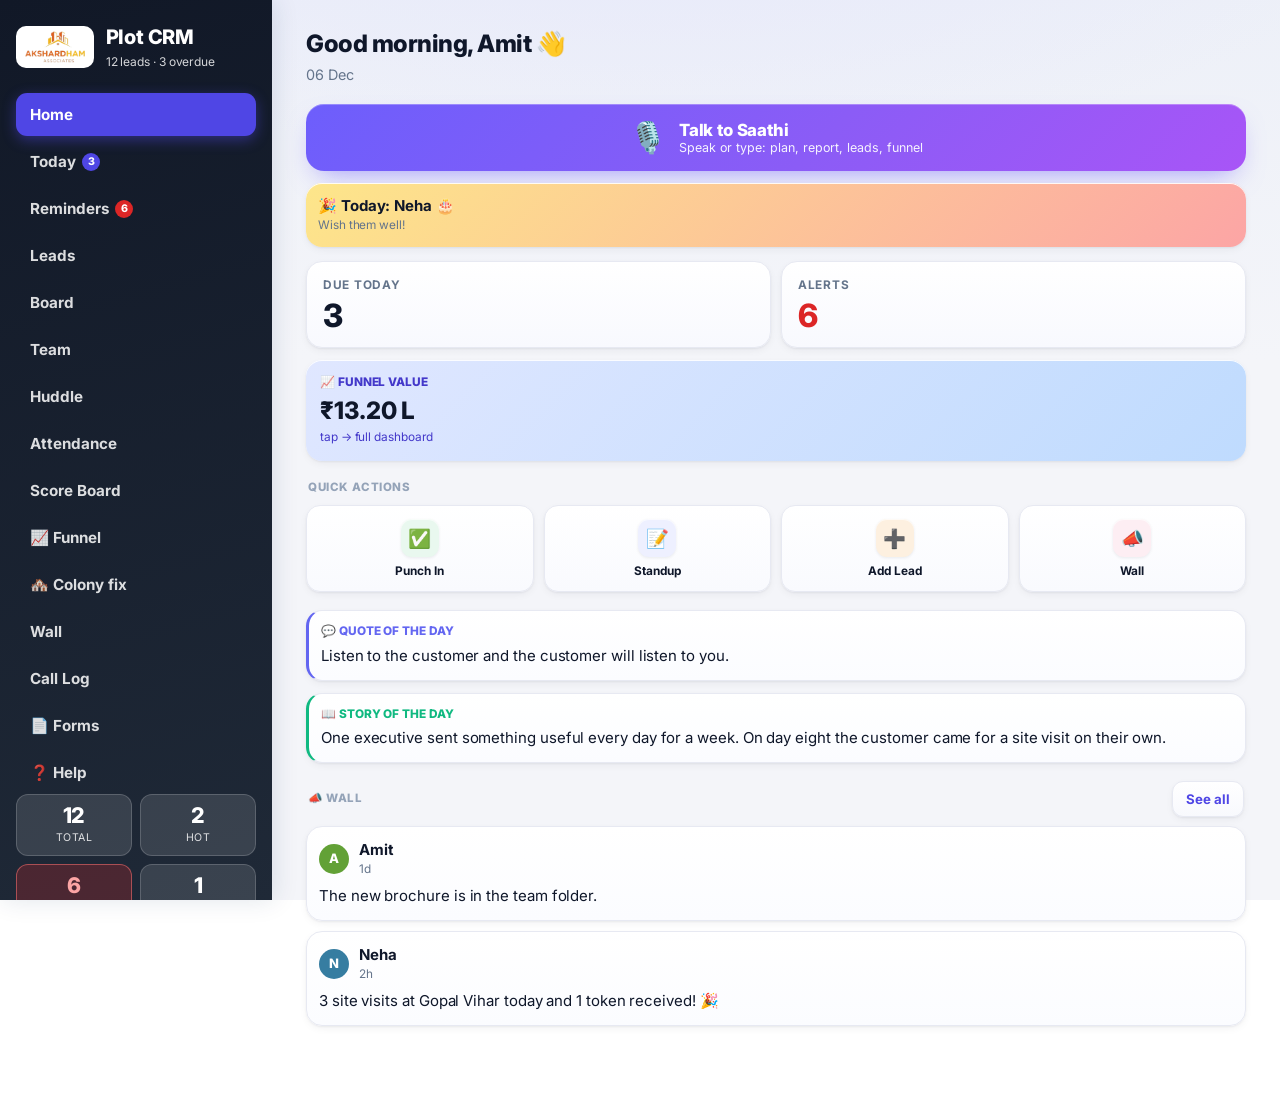
==== commit f0154232: "Add files via upload" ====
--- a/plot-crm-demo/plot-crm-demo.html
+++ b/plot-crm-demo/plot-crm-demo.html
@@ -7,24 +7,33 @@
 <link rel="preconnect" href="https://fonts.googleapis.com">
 <link rel="preconnect" href="https://fonts.gstatic.com" crossorigin>
 <link href="https://fonts.googleapis.com/css2?family=Inter:wght@400;500;600;700;800&display=swap" rel="stylesheet">
+<link rel="preconnect" href="https://www.gstatic.com" crossorigin>
+<link rel="preconnect" href="https://firestore.googleapis.com" crossorigin>
+<link rel="manifest" href="manifest.json">
 <meta name="theme-color" content="#111827">
-<link rel="apple-touch-icon" href="[data-uri]">
+<link rel="apple-touch-icon" href="logo.png">
 <meta name="apple-mobile-web-app-capable" content="yes">
 <meta name="apple-mobile-web-app-status-bar-style" content="black-translucent">
 <meta name="apple-mobile-web-app-title" content="Plot CRM">
 <style>
   :root{
-    --bg:#f7f8fa; --card:#ffffff; --ink:#111827; --muted:#6b7280; --faint:#9ca3af;
-    --line:#e7e9ee; --brand:#4f46e5; --brand2:#6366f1; --accent:#4f46e5;
+    --bg:#f4f5f9; --card:#ffffff; --ink:#0f172a; --muted:#64748b; --faint:#94a3b8;
+    --line:#e7e9f2; --brand:#4f46e5; --brand2:#6366f1; --accent:#4f46e5;
     --side1:#111827; --side2:#1f2937;
-    --ok:#16a34a; --wa:#22c55e; --danger:#dc2626; --amber:#d97706;
-    --sh:0 1px 2px rgba(17,24,39,.04),0 4px 16px rgba(17,24,39,.06);
-    --sh-lg:0 10px 34px rgba(17,24,39,.12);
-    --r:14px; --side:272px;
+    --ok:#15803d; --wa:#22c55e; --danger:#dc2626; --amber:#b45309;
+    /* layered soft shadows = subtle 3D depth */
+    --sh:0 1px 2px rgba(15,23,42,.05),0 3px 10px -2px rgba(15,23,42,.07);
+    --sh-lg:0 2px 6px rgba(15,23,42,.06),0 16px 38px -12px rgba(15,23,42,.2);
+    --hl:inset 0 1px 0 rgba(255,255,255,.9);
+    --r:16px; --side:272px;
   }
   *{box-sizing:border-box}
   html{-webkit-text-size-adjust:100%}
-  body{margin:0;background:var(--bg);color:var(--ink);overflow-x:hidden;
+  body{margin:0;background-color:var(--bg);
+    background:
+      radial-gradient(1100px 440px at 50% -150px,#e6e8fb 0%,rgba(230,232,251,0) 72%),
+      linear-gradient(180deg,#edf0f8 0%,var(--bg) 360px,var(--bg) 100%);
+    background-attachment:fixed;color:var(--ink);overflow-x:hidden;
     font-family:'Inter',-apple-system,'Segoe UI',system-ui,Roboto,sans-serif;
     -webkit-tap-highlight-color:transparent;font-size:15px;line-height:1.5;
     -webkit-font-smoothing:antialiased;letter-spacing:-.005em}
@@ -128,10 +137,11 @@
   .search-wrap input{padding-left:40px}
 
   .btn{border:none;border-radius:11px;padding:12px 16px;font-weight:700;cursor:pointer;
-    background:var(--brand);color:#fff;transition:.15s;display:inline-flex;align-items:center;
-    justify-content:center;gap:7px}
+    background:linear-gradient(180deg,#5a51ea,var(--brand));color:#fff;transition:.15s;display:inline-flex;align-items:center;
+    justify-content:center;gap:7px;box-shadow:0 2px 8px -2px rgba(79,70,229,.5),inset 0 1px 0 rgba(255,255,255,.22)}
+  .btn:hover{box-shadow:0 4px 14px -3px rgba(79,70,229,.55),inset 0 1px 0 rgba(255,255,255,.22)}
   .btn:active{transform:scale(.98)}
-  .btn.ghost{background:#fff;color:var(--brand);border:1.5px solid var(--line)}
+  .btn.ghost{background:linear-gradient(180deg,#fff,#f8f9fd);color:var(--brand);border:1.5px solid var(--line);box-shadow:var(--sh)}
   .btn.light{background:rgba(255,255,255,.16);color:#fff;border:1px solid rgba(255,255,255,.25)}
   .btn.sm{padding:9px 13px;font-size:.83rem}
   .btn.wide{width:100%}
@@ -144,7 +154,7 @@
   .tiny{font-size:.74rem;color:var(--muted)}
   .ell{overflow:hidden;text-overflow:ellipsis;white-space:nowrap}
 
-  .card{background:var(--card);border-radius:var(--r);box-shadow:var(--sh);border:1px solid var(--line)}
+  .card{background:linear-gradient(180deg,#ffffff,#fbfcff);border-radius:var(--r);box-shadow:var(--sh),var(--hl);border:1px solid var(--line)}
 
   /* reminder banner */
   .rem{display:flex;align-items:center;gap:13px;background:linear-gradient(100deg,#fff7ed,#fff);
@@ -223,8 +233,8 @@
   .scroll-x{display:flex;gap:8px;overflow-x:auto;padding:2px 0}
   .scroll-x::-webkit-scrollbar{display:none}
   .chip{font-size:.78rem;font-weight:700;padding:7px 13px;border-radius:20px;border:1.5px solid var(--line);
-    background:#fff;color:var(--muted);cursor:pointer;white-space:nowrap}
-  .chip.on{background:var(--brand);color:#fff;border-color:var(--brand)}
+    background:linear-gradient(180deg,#fff,#f8f9fd);color:var(--muted);cursor:pointer;white-space:nowrap;box-shadow:0 1px 2px rgba(15,23,42,.04)}
+  .chip.on{background:var(--brand);color:#fff;border-color:var(--brand);box-shadow:0 2px 8px -2px rgba(79,70,229,.45)}
 
   .fab{position:fixed;bottom:calc(22px + env(safe-area-inset-bottom));left:50%;transform:translateX(-50%);z-index:30;
     background:var(--brand);color:#fff;border:none;border-radius:50px;padding:14px 24px;
@@ -342,43 +352,53 @@
 <div id="app"></div>
 
 <script>
-// DEMO MODE: in-memory stand-in for Firebase. Sample data only; nothing leaves the browser.
+// DEMO MODE: in-memory stand-in for Firebase and the Apps Script backend. Sample data only; nothing leaves the browser.
+// The real app code runs unchanged on top of this. The AI steps (Gemini, Sarvam) are simulated here and labelled as such.
 (function(){
-  const D = n => new Date(Date.now() + n*864e5).toISOString().slice(0,10);
+  const D = n => new Date(Date.now() + n*864e5).toISOString().slice(0,10);   // same day basis as the app's today()
   const uid = () => Math.random().toString(36).slice(2,10);
-  const fu = (d, by, p, r, nd, na) => ({ id: uid(), date: D(d), by, purpose: p, response: r, nextDate: D(nd), nextAction: na });
-  const L = (id, name, mobile, colony, plot, status, src, exec, fus, extra) => Object.assign({ name, mobile, colony, plot, status, source: src, exec, execs:[exec], followUps: fus, need:{}, createdAt: D(-10), ts: Date.now() - id.charCodeAt(1)*60000 }, extra||{});
+  const fu = (d, by, p, r, nd, na, prev, next) => ({ id: uid(), date: D(d), by, purpose: p, response: r, nextDate: nd == null ? '' : D(nd), nextAction: na, prev: prev||'', next: next||'' });
+  const L = (id, name, mobile, colony, plot, status, src, exec, fus, extra) => Object.assign({ id, name, mobile, colony, plot, status, source: src, exec, execs:[exec], followUps: fus, need:{}, createdAt: D(-10), ts: Date.now() - id.charCodeAt(1)*60000 }, extra||{});
   const store = { leads: {
-    a1: L('a1','Ramesh Sharma','98XXXXXX21','Gopal Vihar','A-14','hot','Telecaller','Amit',[fu(-1,'Amit','Price discussion','Interested, wants corner plot',0,'Site visit call')],{audit:{score:'5/6',checks:'intro✓ rapport✓ Q✓ req✓ tone✓ next✗',note:'Achhi call, rapport bana. End me visit date fix nahi ki.',issues:'Next step set karo'}}),
-    a2: L('a2','Sunita Verma','97XXXXXX08','Vinayak Residency','B-3','visit','Walk-in','Neha',[fu(-2,'Neha','Site visit','Liked location, family visit Sunday',1,'Family visit')]),
-    a3: L('a3','Mohd. Irfan','99XXXXXX45','Dwarika Nagar','','warm','Hoarding/Ad','Amit',[fu(-3,'Amit','First call','Budget 8-10 lakh',-1,'Send layout on WhatsApp')]),
-    a4: L('a4','Pooja Meena','96XXXXXX77','Gopal Vihar','C-9','booked','Reference','Neha',[fu(-5,'Neha','Booking','Token paid',5,'Registry docs')]),
-    a5: L('a5','Vikram Singh','94XXXXXX19','Vinayak Residency','','fresh','Agent','Rohit',[],{agent:'Demo Agent'}),
-    a6: L('a6','Kavita Jain','93XXXXXX62','Dwarika Nagar','D-2','hot','Telecaller','Neha',[fu(0,'Neha','Follow-up','Comparing two plots',0,'Call back 5pm')]),
-    a7: L('a7','Suresh Nagar','95XXXXXX30','Gopal Vihar','','warm','Walk-in','Amit',[fu(-4,'Amit','Visit','Will decide after Diwali',3,'Call after festival')]),
-    a8: L('a8','Anil Gupta','92XXXXXX54','Vinayak Residency','','lost','Hoarding/Ad','Neha',[fu(-8,'Neha','Call','Bought elsewhere',0,'')]),
-    a9: L('a9','Deepak Rathore','91XXXXXX88','Dwarika Nagar','','fresh','Telecaller','Rohit',[]),
+    a1: L('a1','Ramesh Sharma','9800000021','Gopal Vihar','A-14','hot','Telecaller','Amit',[fu(-1,'Amit','Price discussion','Interested, wants a corner plot',0,'Site visit call','warm','hot')],
+      { budgetMin: 1800000, budgetMax: 2500000, ptype:'Plot', size:'1500 sq ft', loan:'yes', token:'yes', family:'Wife and two children; father decides with them',
+        need:{ timeline:'Within 2 months', budget:'18-25 lakh', purpose:'Own house', ready:'Yes', remarks:'Wants east-facing corner', byName:'Amit', ts: Date.now()-2*864e5 },
+        audit:{score:'5/6',checks:'intro✓ rapport✓ Q✓ req✓ tone✓ next✗',note:'Good call with real rapport. No visit date was fixed at the end.',issues:'Set a clear next step'}}),
+    a2: L('a2','Sunita Verma','9700000008','Vinayak Residency','B-3','visit','Walk-in','Neha',[fu(-2,'Neha','Site visit','Liked the location, family visit on Sunday',1,'Family visit')]),
+    a3: L('a3','Mohd. Irfan','9900000045','Dwarika Nagar','','warm','Hoarding/Ad','Amit',[fu(-3,'Amit','First call','Budget 8-10 lakh',-1,'Send layout on WhatsApp')]),
+    a4: L('a4','Pooja Meena','9600000077','Gopal Vihar','C-9','booked','Reference','Neha',[fu(-5,'Neha','Booking','Token paid',5,'Registry documents')],{ deal:{ colony:'Gopal Vihar', plots:[{ no:'C-9', value:2150000 }], total: 2150000, count: 1, by:'demo@plotcrm.app', ts: Date.now()-5*864e5 } }),
+    a5: L('a5','Vikram Singh','9400000019','Vinayak Residency','','fresh','Agent','Rohit',[],{agent:'Demo Agent'}),
+    a6: L('a6','Kavita Jain','9300000062','Dwarika Nagar','D-2','hot','Telecaller','Amit',[fu(0,'Amit','Follow-up','Comparing two plots',0,'Call back at 5 PM')]),
+    a7: L('a7','Suresh Nagar','9500000030','Gopal Vihar','','warm','Walk-in','Amit',[fu(-16,'Amit','Visit','Will decide after Diwali',-12,'Call after the festival')]),
+    a8: L('a8','Anil Gupta','9200000054','Vinayak Residency','','lost','Hoarding/Ad','Neha',[fu(-8,'Neha','Call','Bought elsewhere',null,'')]),
+    a9: L('a9','Deepak Rathore','9100000088','Dwarika Nagar','','fresh','Telecaller','Rohit',[]),
+    b1: L('b1','Meena Devi','9000000015','Gopal Vihar','','nurture','Reference','Amit',[fu(-20,'Amit','Call','Interested next year',-11,'Share new offers')]),
+    b2: L('b2','Harish Patel','9000000016','Vinayak Residency','','visit','Telecaller','Pooja',[fu(-1,'Pooja','Site visit','Visited with brother, liked plot 12',0,'Price call today')]),
+    b3: L('b3','R. Sharma','9800000021','Gopal Vihar','','fresh','Telecaller','Neha',[],{ createdAt: D(-1) }),   // same number as a1: shows the merge tool
   }};
 
   const T0 = Date.now();
-  store.config = { engage: { quotes:['Har follow-up ek naya mauka hai.','Customer ki sunoge to customer tumhari sunega.'], stories:['Ek executive ne 7 din tak har din value bheji. 8ve din customer khud site visit pe aaya.'], birthdays:[{ name:'Neha', date:'2000-'+new Date().toISOString().slice(5,10), type:'bday' }] }, offices: {} };
+  store.config = { engage: { quotes:['Every follow-up is a new chance.','Listen to the customer and the customer will listen to you.'], stories:['One executive sent something useful every day for a week. On day eight the customer came for a site visit on their own.'], birthdays:[{ name:'Neha', date:'1990-'+D(0).slice(5) }] } };
   store.wall = {
-    w1: { text:'Aaj Gopal Vihar mein 3 site visits hui, 1 token mila! 🎉', byName:'Neha', by:'neha@demo', ts: T0-2*3600e3, reactions:{ '👏':['amit@demo','rohit@demo'], '🔥':['pooja@demo'] }, comments:[{ name:'Amit', text:'Badhai ho!', ts:T0-3000e3 }] },
-    w2: { text:'Naya brochure team folder mein daal diya hai.', byName:'Amit', by:'amit@demo', ts: T0-26*3600e3, reactions:{ '👍':['neha@demo'] }, comments:[] }
+    w1: { text:'3 site visits at Gopal Vihar today and 1 token received! 🎉', byName:'Neha', by:'neha@demo', ts: T0-2*3600e3, reactions:{ '👏':['amit@demo','rohit@demo'], '🔥':['pooja@demo'] }, comments:[{ name:'Amit', text:'Congratulations!', ts:T0-3000e3 }] },
+    w2: { text:'The new brochure is in the team folder.', byName:'Amit', by:'amit@demo', ts: T0-26*3600e3, reactions:{ '👍':['neha@demo'] }, comments:[] }
   };
 
-  (function(){ // sample attendance + standups for this week's score board
-    const dt = new Date(new Date().toISOString().slice(0,10)+'T00:00:00Z'), dow = (dt.getUTCDay()+6)%7, days = [];
+  (function(){ // this week's attendance + standups for the score board, same document ids as the app
+    const dt = new Date(D(0)+'T00:00:00Z'), dow = (dt.getUTCDay()+6)%7, days = [];
     for (let i = 0; i <= Math.min(dow,5); i++) { const d = new Date(dt); d.setUTCDate(dt.getUTCDate()-dow+i); days.push(d.toISOString().slice(0,10)); }
+    if (!days.includes(D(0))) days.push(D(0));
     store.attendance = {}; store.standups = {};
     const ppl = { amit:[1,1,1], neha:[1,1,0], rohit:[1,0,0], pooja:[0,1,1], sanjay:[1,1,1] };
+    const work = [['5 follow-up calls','1 site visit'],['Send layouts to 3 new leads','Call back Kavita Jain'],['Visit Gopal Vihar with Harish Patel','Update the price sheet']];
     days.forEach((day, di) => Object.entries(ppl).forEach(([k, [a, p, r]], pi) => {
-      if ((di + pi) % 4 === 3) return;
-      const name = k[0].toUpperCase() + k.slice(1);
-      if (a) store.attendance[day+'_'+k] = { date: day, name, nameKey: k, inTime: '09:5'+pi, office:'kota', officeName:'Kota', ts: T0 };
-      if (p) store.standups[day+'_'+k] = { date: day, name, nameKey: k, tasks: [{ t:'5 follow-up calls', st: r ? 'done' : '' }, { t:'1 site visit', st: r ? 'done' : '' }], ts: T0 };
+      const name = k[0].toUpperCase() + k.slice(1), isToday = day === D(0);
+      if ((di + pi) % 4 === 3 && !(isToday && k === 'amit')) return;
+      if (a) store.attendance[day+'__'+k] = { date: day, name, nameKey: k, inTime: '09:5'+pi, office:'kota', officeName:'Kota', ts: T0 };
+      if (p) store.standups[day+'__'+k] = { date: day, name, nameKey: k, tasks: work[(di+pi)%3].map(t => ({ t, st: r && !isToday ? 'done' : '', rm:'' })), issues: [], ts: T0 };
     }));
   })();
+
   window.demoParseLead = function(text){
     // Stand-in for the Gemini step in the real app: simple pattern matching, clearly labelled.
     const t = String(text), r = {};
@@ -389,16 +409,122 @@
     if (/plot/i.test(t)) r.ptype = 'Plot';
     const sz = t.match(/(\d+\s*bigha|\d+x\d+)/i); if (sz) r.size = sz[1];
     if (/loan/i.test(t)) r.loan = 'yes';
-    r.status = /(urgent|jaldi|hot)/i.test(t) ? 'hot' : 'warm';
+    r.status = /(urgent|soon|hot)/i.test(t) ? 'hot' : 'warm';
     return new Promise(res => setTimeout(() => res(r), 700));
   };
+
+  /* ---------- Saathi: simulated agent brain ----------
+     The real server sends the chat to Gemini with 14 tool schemas; Gemini picks tools, the browser runs them on live
+     data, and the loop repeats until Gemini replies. Here a small rule-based planner picks the same tools, so the real
+     tool code in the app runs on the sample data. ponytail: keyword intents only; good enough to show the loop. */
+  const LAST = a => a[a.length-1];
+  const firstName = s => String(s||'').split(' ')[0];
+  const calls = list => ({ toolCalls: list.map(([name, args], i) => ({ id: 'call_' + uid() + i, name, args: JSON.stringify(args||{}) })) });
+  const say = reply => { try { if (window.speechSynthesis) { speechSynthesis.cancel(); const u = new SpeechSynthesisUtterance(reply); u.lang = 'en-IN'; speechSynthesis.speak(u); } } catch (e) {} return { reply, audio: '' }; };
+  const leadByName = text => Object.values(store.leads).filter(l => l.status !== 'deleted').find(l => new RegExp('\\b' + firstName(l.name).replace('.', '\\.') + '\\b', 'i').test(text));
+  const list = (xs, f) => xs.slice(0, 4).map(f).join('; ');
+  function nextDateFrom(t){ const days = ['sunday','monday','tuesday','wednesday','thursday','friday','saturday'];
+    const k = days.findIndex(d => t.includes(d)); if (k < 0) return D(t.includes('today') ? 0 : 1);
+    const now = new Date(); let add = (k - now.getUTCDay() + 7) % 7 || 7; return D(add); }
+
+  function plan(msgs){
+    const users = msgs.filter(m => m.role === 'user'), u = LAST(users) || { content: '' }, text = String(u.content).toLowerCase();
+    const prevA = [...msgs].reverse().find(m => m.role === 'assistant' && m.content);
+    const asked = prevA ? String(prevA.content) : '';
+    if (u.hide || /^hello\. \(context/i.test(u.content)) return say(/evening/i.test(u.content)
+      ? "Good evening Amit. Shall I take today's report? I can also check leads, follow-ups or the funnel."
+      : "Good morning Amit. What's the plan for today? I can also check who is due for a follow-up or what the pipeline looks like.");
+    if (/what are you planning today/i.test(asked) && !/\?$/.test(text)) {
+      const tasks = u.content.split(/,|\band\b|\n/).map(s => s.trim()).filter(s => s.length > 2);
+      return calls([['save_plan', { tasks }]]);
+    }
+    if (/how did each one go/i.test(asked)) {
+      const st = text.includes('all done') ? 'done' : '';
+      const parts = u.content.split(/,|\n/).map(s => s.trim());
+      const tasks = (window.__saathiTasks || []).map((t, i) => { const p = (parts[i] || '').toLowerCase();
+        return { t, st: st || (/done|complete|finished|yes/.test(p) ? 'done' : /pending|not|no\b/.test(p) ? 'pending' : 'partial'), rm: parts[i] || '' }; });
+      const done = tasks.filter(t => t.st === 'done').length;
+      return calls([['save_report', { tasks, feedback: done === tasks.length ? 'Everything done today. Great work.' : 'Good progress. Carry the pending items into tomorrow\'s plan.', score: Math.round(10 * (done + 0.5 * tasks.filter(t => t.st === 'partial').length) / Math.max(1, tasks.length)) }]]);
+    }
+    const lead = leadByName(u.content);
+    if (/\b(log|add|note)\b.*follow/.test(text) && lead) {
+      const note = (u.content.split(':')[1] || 'Spoke to the customer').trim();
+      return calls([['add_followup', { leadId: lead.id, note, nextDate: nextDateFrom(text), nextAction: 'Call back' }]]);
+    }
+    if (/plan/.test(text)) return say("Sure. What are you planning today? List the tasks separated by commas.");
+    if (/report/.test(text)) return calls([['today_standup', {}]]);
+    if (/due|follow/.test(text)) return calls([['list_leads', { kind: 'due_today' }]]);
+    if (/overdue/.test(text)) return calls([['list_leads', { kind: 'overdue' }]]);
+    if (/cold/.test(text)) return calls([['list_leads', { kind: 'going_cold' }]]);
+    if (/\bhot\b/.test(text)) return calls([['list_leads', { kind: 'hot' }]]);
+    if (/pipeline|funnel|value|won/.test(text)) return calls([['funnel_summary', {}]]);
+    if (/score|week/.test(text)) return calls([['member_report', {}]]);
+    if (/attendance|punch/.test(text)) return calls([['attendance', { name: /team|everyone|all/.test(text) ? 'all' : '' }]]);
+    if (/team/.test(text)) return calls([['team_stats', {}]]);
+    if (lead) return calls([['search_leads', { query: firstName(lead.name) }]]);
+    return say("I can help with leads, follow-ups, the funnel, attendance and your daily plan or report. Try one of the suggestions below.");
+  }
+
+  function answer(msgs){
+    // tool results since the last assistant(tool_calls) message
+    const ai = msgs.map(m => m.role).lastIndexOf('assistant'), a = msgs[ai], res = {};
+    (a.tool_calls || []).forEach(tc => { const t = msgs.slice(ai + 1).find(m => m.tool_call_id === tc.id); try { res[tc.function.name] = JSON.parse(t.content); } catch (e) { res[tc.function.name] = {}; } });
+    const [name] = Object.keys(res), r = res[name] || {};
+    if (r.error) return say('Sorry, ' + r.error + '.');
+    if (r.cancelled) return say('Okay, nothing saved. What should I change?');
+    if (name === 'search_leads') { const x = r.results || []; if (x.length === 1) return calls([['lead_detail', { id: x[0].id }]]);
+      return say(x.length ? `I found ${x.length} matches: ${list(x, l => l.name + ' in ' + l.colony)}.` : 'No lead found with that name.'); }
+    if (name === 'lead_detail') { const l = r.lead, f = (l.followUps || [])[0];
+      return say(`${l.name} is a ${l.status} lead for ${l.colony || 'an open colony'}, handled by ${l.owner}.` + (l.need ? ` Need analysis: ${l.need.purpose}, budget ${l.need.budget}, timeline ${l.need.timeline.toLowerCase()}.` : '') + (f ? ` Last follow-up on ${f.date}: ${f.baat}.` : '') + (l.next ? ` Next follow-up ${l.next}.` : '')); }
+    if (name === 'list_leads') { const x = r.leads || [], k = { due_today: 'due for a follow-up today', overdue: 'overdue', going_cold: 'going cold', hot: 'hot', new: 'new' }[r.kind];
+      if (!x.length) return say(`No leads are ${k} right now.`);
+      return say(`${x.length} lead${x.length > 1 ? 's are' : ' is'} ${k}: ${list(x, l => l.name + (r.kind === 'going_cold' ? ', quiet for ' + l.coldDays + ' days' : ' (' + l.status + ')'))}. Want me to log a follow-up for one of them?`); }
+    if (name === 'funnel_summary') return say(`The weighted pipeline is ${r.funnelValue.replace('₹', 'rupees ')} across ${r.openLeads} open leads. ${r.stages.filter(s => s.count).map(s => s.count + ' ' + s.stage).join(', ')}. Won so far: ${r.wonDeals} deal${r.wonDeals === 1 ? '' : 's'} worth ${r.wonValue.replace('₹', 'rupees ')}.`);
+    if (name === 'today_standup') { const t = (r.tasks || []).map(x => x.t); window.__saathiTasks = t;
+      if (!t.length) return say("You have no plan for today yet. Tell me what you worked on and I'll save it.");
+      return say(`Today's plan had ${t.length} tasks: ${t.map((x, i) => (i + 1) + ') ' + x).join(', ')}. How did each one go? For example: done, pending.`); }
+    if (name === 'save_plan') return say(`Saved. Today's plan now has ${r.totalTasks} task${r.totalTasks === 1 ? '' : 's'}. I'll take your report this evening.`);
+    if (name === 'save_report') return say(`Report saved with ${r.totalTasks} tasks updated. Thanks Amit, see you tomorrow.`);
+    if (name === 'add_followup') return say(`Done. The follow-up for ${r.lead} is logged.`);
+    if (name === 'member_report') { const d = (r.last7 || []).filter(x => !x.leave);
+      return say(`Your weekly score is ${r.weekScore} out of ${r.weekMax}. In the last 7 days you punched in ${d.filter(x => x.att).length} times and filled ${d.filter(x => x.report).length} full reports.`); }
+    if (name === 'attendance') return r.present ? say(`${r.present.length} people punched in today` + (r.notMarked && r.notMarked.length ? `, and ${r.notMarked.length} have not marked attendance yet.` : '.'))
+      : say(r.punchedIn ? `You punched in at ${r.in}${r.late ? ', marked late' : ''}.` : 'You have not punched in today.');
+    if (name === 'team_stats') return say((r.members || []).slice(0, 4).map(m => `${m.owner}: ${m.open} open, ${m.hot} hot, ${m.overdue} overdue`).join('. ') + '.');
+    return say('Done.');
+  }
+
+  window.demoJsonp = function(url){
+    const q = new URL(url.replace(/^demo:\/\/exec/, 'https://demo.invalid/exec')).searchParams;
+    const wait = (v, ms) => new Promise(res => setTimeout(() => res(v), ms));
+    if (q.get('agentTurn')) { let msgs = []; try { msgs = JSON.parse(q.get('msgs') || '[]'); } catch (e) {}
+      const last = LAST(msgs) || {};
+      return wait(last.role === 'tool' ? answer(msgs) : plan(msgs), 650); }
+    if (q.get('parseLead')) return window.demoParseLead(q.get('parseLead'));
+    if (q.get('audit')) return wait({ score: '4/6', intro: 1, rapport: 1, questions: 1, requirement: 1, tone: 0, nextstep: 0, note: 'Clear introduction and good questions. The tone was rushed and no next step was agreed.', issues: 'Slow down; fix a visit date' }, 1200);
+    return wait({ recUrl: '' }, 200);
+  };
+  // Voice in Saathi: the real app records audio for Sarvam speech-to-text; the demo uses the browser's own speech recognition.
+  window.addEventListener('load', () => {
+    if (location.hash === '#saathi') setTimeout(() => { try { openAgent('plan', true); } catch (e) {} }, 1200);   // portfolio link opens Saathi directly
+    window.agMicToggle = function(){
+      const SR = window.SpeechRecognition || window.webkitSpeechRecognition;
+      if (!SR) { try { toast('Voice needs Chrome or Edge in this demo. Type instead.'); } catch (e) {} return; }
+      const r = new SR(); r.lang = 'en-IN'; const b = document.getElementById('ag_mic'); if (b) b.textContent = '⏹';
+      r.onresult = e => { const i = document.getElementById('ag_text'); if (i) { i.value = e.results[0][0].transcript; agTextSend(); } };
+      r.onend = () => { if (b) b.textContent = '🎤'; };
+      r.onerror = () => { try { toast('Microphone not available. Type instead.'); } catch (e) {} };
+      r.start();
+    };
+  });
+
   const listeners = {};
   const clone = o => JSON.parse(JSON.stringify(o));
   const coll = n => (store[n] = store[n] || {});
   const notify = n => (listeners[n] || []).forEach(l => l());
   function snap(n, filters, order){
     let arr = Object.entries(coll(n)).map(([id, v]) => ({ id, v }));
-    filters.forEach(([f, op, val]) => { arr = arr.filter(x => op === '==' ? x.v[f] === val : op === 'in' ? val.includes(x.v[f]) : true); });
+    filters.forEach(([f, op, val]) => { arr = arr.filter(x => op === '==' ? x.v[f] === val : op === 'in' ? val.includes(x.v[f]) : op === '>=' ? x.v[f] >= val : op === '<=' ? x.v[f] <= val : true); });
     if (order) arr.sort((a, b) => (a.v[order] > b.v[order] ? 1 : -1));
     const docs = arr.map(x => ({ id: x.id, exists: true, data: () => clone(x.v), ref: docRef(n, x.id) }));
     return { empty: !docs.length, size: docs.length, docs, forEach: f => docs.forEach(f) };
@@ -425,9 +551,9 @@
     batch: () => { const ops = []; return { set: (r, d, o) => ops.push(() => r.set(d, o)), update: (r, d) => ops.push(() => r.update(d)), delete: r => ops.push(() => r.delete()), commit: () => { ops.forEach(f => f()); return Promise.resolve(); } }; } };
   const fs = () => db; fs.FieldValue = { serverTimestamp: () => Date.now(), arrayUnion: (...a) => a, arrayRemove: () => [], increment: n => n, delete: () => null };
   window.firebase = { initializeApp(){}, apps:[1], auth: () => auth, firestore: fs, messaging(){ throw new Error('demo'); } };
-  // Outside calls (Cloudinary upload, notify API, AI audit) are switched off in the demo.
+  // Outside calls (Cloudinary upload, notify API, Sheet mirror) are switched off in the demo.
   const realFetch = window.fetch.bind(window);
-  window.fetch = (u, o) => /^https?:/.test(String(u)) ? Promise.resolve(new Response(JSON.stringify({ sent: 0, error: { message: 'Demo mode: uploads are off' } }), { headers: { 'Content-Type': 'application/json' } })) : Promise.reject(new Error('demo'));
+  window.fetch = (u, o) => /^https?:/.test(String(u)) ? Promise.resolve(new Response(JSON.stringify({ sent: 0, error: { message: 'Demo mode: uploads are off' } }), { headers: { 'Content-Type': 'application/json' } })) : Promise.reject(new Error('demo mode'));
   window.open = () => { try { toast('Demo mode: external links are off'); } catch (e) {} return null; };
 })();
 
@@ -478,26 +604,26 @@
 const SOURCES = ['Walk-in','Telecaller','Agent','Reference','Hoarding/Ad','Other'];
 // ── Forms (GitHub par live forms ke links yahan paste karo) ──
 const FORMS = [
-  {name:'Booking Form',    icon:'📝', url:''},
-  {name:'Site Visit Form', icon:'📍', url:''},
+  {name:'Booking Form',    icon:'📝', url:'https://example.com/booking-form/'},
+  {name:'Site Visit Form', icon:'📍', url:'https://example.com/site-visit-form/'},
 ];
 function formsHTML(){
   const cards=FORMS.map((f,i)=>{ const ok=f.url && /^https?:/.test(f.url);
     return `<div class="card" style="display:flex;align-items:center;gap:12px;padding:14px;margin-bottom:10px">
       <div style="font-size:1.7rem;flex:none">${f.icon||'📄'}</div>
-      <div class="grow" style="min-width:0"><b>${esc(f.name)}</b><div class="tiny">${ok?'खोलने के लिए टैप करें':'लिंक अभी नहीं जोड़ा गया'}</div></div>
-      ${ok?`<button class="btn sm" onclick="openForm(${i})">खोलें</button>`:`<span class="tiny" style="color:var(--danger)">link?</span>`}</div>`;
+      <div class="grow" style="min-width:0"><b>${esc(f.name)}</b><div class="tiny">${ok?'Tap to open':'Link not added yet'}</div></div>
+      ${ok?`<button class="btn sm" onclick="openForm(${i})">Open</button>`:`<span class="tiny" style="color:var(--danger)">link?</span>`}</div>`;
   }).join('');
   return `<div class="main-inner">
     <button class="btn ghost sm" style="margin-bottom:10px" onclick="tab('${isHuddleOnly()?'huddle':'today'}')">${IC.back} Back</button>
     <b style="font-size:1.1rem">📄 Forms</b>
-    <div class="page-sub" style="display:block;margin:4px 0 14px">बुकिंग, साइट विज़िट — सब एक जगह</div>
-    ${FORMS.length?cards:'<div class="card"><div class="empty">अभी कोई फॉर्म नहीं</div></div>'}
-    <div class="tiny" style="margin-top:8px;color:var(--muted)">नया फॉर्म जोड़ना हो तो FORMS सूची में नाम और लिंक डालें।</div>
+    <div class="page-sub" style="display:block;margin:4px 0 14px">Booking and site visit forms in one place</div>
+    ${FORMS.length?cards:'<div class="card"><div class="empty">No forms yet</div></div>'}
+    <div class="tiny" style="margin-top:8px;color:var(--muted)">To add a form, put its name and link in the FORMS list.</div>
   </div>`;
 }
 // ── Madad / Help (Hindi ⇄ English) ──
-let helpLang = localStorage.getItem('helpLang')||'hi';
+let helpLang = 'en';
 function setHelpLang(l){ helpLang=l; try{localStorage.setItem('helpLang',l)}catch(_){}; render(); }
 const HELP=[
  {icon:'🔑',hi:{t:'लॉगिन',s:['ऐप खोलें।','अपना ईमेल और पासवर्ड डालें।','"Sign in" दबाएँ। पासवर्ड एडमिन (सर) से मिलेगा।']},
@@ -533,8 +659,6 @@
     <div class="row" style="justify-content:space-between;align-items:center;margin-bottom:12px">
       <b style="font-size:1.15rem">📖 Help</b>
       <div style="display:flex;gap:6px;flex:none">
-        <button class="btn sm ${lang==='hi'?'':'ghost'}" onclick="setHelpLang('hi')">हिंदी</button>
-        <button class="btn sm ${lang==='en'?'':'ghost'}" onclick="setHelpLang('en')">English</button>
       </div>
     </div>
     <div class="tiny" style="margin-bottom:12px">${lang==='hi'?'App kaise use karein — aasan steps':'How to use the app — easy steps'}</div>
@@ -548,7 +672,7 @@
   bg.innerHTML=`<div class="row" style="gap:8px;padding:12px 14px;padding-top:max(12px,env(safe-area-inset-top));background:linear-gradient(165deg,var(--side1),var(--side2));color:#fff">
       <button class="iconbtn" onclick="closeForm()" title="Back">${IC.back}</button>
       <b class="grow ell">${esc(f.name)}</b>
-      <button class="iconbtn" onclick="window.open('${esc(f.url)}','_blank')" title="Browser me kholo">${IC.upload}</button>
+      <button class="iconbtn" onclick="window.open('${esc(f.url)}','_blank')" title="Open in browser">${IC.upload}</button>
     </div>
     <iframe src="${esc(f.url)}" style="flex:1;width:100%;border:none" allow="geolocation; camera"></iframe>`;
   document.body.appendChild(bg);
@@ -561,38 +685,41 @@
   const tile=(icon,label,fn,hl)=>`<button onclick="closeMore();${fn}" style="display:flex;flex-direction:column;align-items:center;justify-content:center;gap:8px;padding:16px 6px;border:1px solid ${hl?'#f59e0b':'var(--line)'};border-radius:16px;background:${hl?'#fff7ed':'#fff'};cursor:pointer;box-shadow:var(--sh);transition:.12s">
       <span style="font-size:1.7rem;line-height:1">${icon}</span>
       <span style="font-size:.76rem;font-weight:700;color:var(--ink);text-align:center;line-height:1.2">${label}</span></button>`;
-  modal(`<h2>Menu</h2><div class="msub">Baaki options</div>
+  modal(`<h2>Menu</h2><div class="msub">More options</div>
     <div style="display:grid;grid-template-columns:repeat(3,1fr);gap:10px">
       ${!ho?tile('🗂️','Board',"tab('kanban')"):''}
       ${!ho?tile('⏰','Alerts',"tab('reminders')"):''}
-      ${!ho?tile('📞','Call Log',"location.href='calllog.html'"):''}
+      ${!ho?tile('📞','Call Log',"toast('Demo mode: the Call Log needs the Android app')"):''}
       ${!ho?tile('📄','Forms',"tab('forms')"):''}
       ${tile('📖','Help',"tab('help')")}
       ${tile('🔔','Notif ON',"enableNotifs()")}
       ${na?tile('🔄','Update'+(apkUpdateAvailable()?' •':''),"openUpdate()",apkUpdateAvailable()):''}
       ${!ho?tile('⬆️','Import',"importCSV()"):''}
       ${!ho?tile('⬇️','Export',"exportCSV()"):''}
+      ${!ho?tile('🔎','Search',"openPalette()"):''}
+      ${tile('🎙️','Saathi (voice)',"openAgent()",true)}
       ${(!ho&&isAdmin())?tile('📈','Funnel',"openFunnel()"):''}
       ${(!ho&&isAdmin())?tile('🏘️','Colony fix',"openColonyMgr()"):''}
+      ${(!ho&&isAdmin())?tile('👥','Dup leads',"openLeadDupes()"):''}
       ${(!ho&&isAdmin())?tile('🗑️','Deleted',"openDeleted()"):''}
     </div>`);
 }
 // ── WhatsApp Message module (Sahi-CRM style): preview + team templates (Firestore) ──
 // Default seed templates (Hindi). {name}/{colony}/{plot} auto-fill; baaki { } user khud edit kare.
 const WA_SEED = [
-  {title:'Stage 1: पहली बातचीत के बाद', body:'🙏 नमस्कार {name} जी,\n😊 Akshardham Associates की ओर से आपका हार्दिक स्वागत है। आज आपसे बात करके बहुत अच्छा लगा।\nहमारा उद्देश्य केवल प्रॉपर्टी बेचना नहीं, बल्कि आपको सही निर्णय लेने में सहयोग देना है।\n💬 कोई भी प्रश्न हो तो बेझिझक पूछें।\nधन्यवाद,\nTeam Akshardham Associates'},
-  {title:'Stage 2: साइट विजिट कन्फर्मेशन', body:'🙏 नमस्कार {name} जी,\n🎉 आपकी {colony} साइट विजिट कन्फर्म हो गई है।\n📅 तारीख : {तारीख}\n⏰ समय : {समय}\n📍 स्थान : {पता}\nयदि किसी बदलाव या रास्ते में सहायता की आवश्यकता हो तो कृपया संपर्क करें।\nTeam Akshardham Associates'},
-  {title:'Stage 3: रेट व प्लॉट जानकारी', body:'{name} जी, {colony} प्लॉट की जानकारी:\n📍 लोकेशन: {colony}\n📐 प्लॉट: {plot}\n💰 रेट व पेमेंट प्लान: {रेट}\nअधिक जानकारी के लिए कॉल करें।\nTeam Akshardham Associates'},
-  {title:'Stage 4: साइट विजिट के बाद', body:'🙏 नमस्कार {name} जी,\n😊 आज आपने {colony} को अपना समय दिया, इसके लिए आपका हार्दिक धन्यवाद।\n🏡 हम समझते हैं कि प्रॉपर्टी में निवेश एक महत्वपूर्ण निर्णय है।\n💬 कोई प्रश्न हो तो बताइए — हम हमेशा आपके साथ हैं।\nTeam Akshardham Associates'},
-  {title:'Stage 5: निर्णय मार्गदर्शन', body:'🙏 नमस्कार {name} जी,\n🏡 ज़मीन या घर में निवेश का निर्णय जल्दबाज़ी में नहीं लिया जाता, और ऐसा होना भी नहीं चाहिए।\n😊 हमारा उद्देश्य आपको सही जानकारी व मार्गदर्शन देना है।\n📞 किसी भी सहायता के लिए हम सदैव उपलब्ध हैं।\nTeam Akshardham Associates'},
-  {title:'Stage 6: निष्क्रिय लीड / फॉलो-अप', body:'🙏 नमस्कार {name} जी,\n😊 काफ़ी समय से बात नहीं हुई। {colony} में नए प्लॉट व आकर्षक ऑफर आए हैं।\n💬 क्या मैं आपको ताज़ा जानकारी भेज दूँ?\nTeam Akshardham Associates'},
-  {title:'बुकिंग कन्फर्मेशन', body:'🎉 बधाई हो {name} जी!\nआपकी {colony} प्लॉट बुकिंग कन्फर्म हो गई है।\n📄 आगे के दस्तावेज़ व किश्त की जानकारी जल्द भेजते हैं।\nTeam Akshardham Associates'},
-  {title:'Quick Hello', body:'🙏 नमस्कार {name} जी, आपसे बात करके अच्छा लगा। किसी भी जानकारी के लिए हम उपलब्ध हैं।\nTeam Akshardham Associates'}
+  {title:'Stage 1: After the first call', body:'🙏 Hello {name},\n😊 Thank you for speaking with Akshardham Associates today.\nOur aim is not just to sell a plot but to help you make the right decision.\n💬 Ask us anything, any time.\nTeam Akshardham Associates'},
+  {title:'Stage 2: Site visit confirmation', body:'🙏 Hello {name},\n🎉 Your site visit to {colony} is confirmed.\n📅 Date: {date}\n⏰ Time: {time}\n📍 Place: {address}\nCall us if anything changes or you need directions.\nTeam Akshardham Associates'},
+  {title:'Stage 3: Price and plot details', body:'{name}, here are the details for {colony}:\n📍 Location: {colony}\n📐 Plot: {plot}\n💰 Price and payment plan: {price}\nCall us for more information.\nTeam Akshardham Associates'},
+  {title:'Stage 4: After the site visit', body:'🙏 Hello {name},\n😊 Thank you for giving your time to {colony} today.\n🏡 We know buying property is an important decision.\n💬 Ask us anything; we are with you.\nTeam Akshardham Associates'},
+  {title:'Stage 5: Decision support', body:'🙏 Hello {name},\n🏡 A decision about land or a home should never be rushed.\n😊 Our job is to give you the right information and guidance.\n📞 We are always available to help.\nTeam Akshardham Associates'},
+  {title:'Stage 6: Inactive lead', body:'🙏 Hello {name},\n😊 It has been a while. There are new plots and offers at {colony}.\n💬 Shall I send you the latest details?\nTeam Akshardham Associates'},
+  {title:'Booking confirmation', body:'🎉 Congratulations {name}!\nYour plot booking at {colony} is confirmed.\n📄 We will send the next documents and instalment details soon.\nTeam Akshardham Associates'},
+  {title:'Quick hello', body:'🙏 Hello {name}, it was good speaking with you. We are here if you need anything.\nTeam Akshardham Associates'},
 ];
 let waTpls=[], _waLead=null, _waDraft='', _waSearch='', _waMode='list', _waEditId=null;
 function waFill(text){ const L=_waLead||{}; return String(text||'')
-  .replace(/\{name\}/g,(L.name||'').trim()||'जी')
-  .replace(/\{colony\}/g,(L.colony||'').trim()||'हमारे प्रोजेक्ट')
+  .replace(/\{name\}/g,(L.name||'').trim()||'there')
+  .replace(/\{colony\}/g,(L.colony||'').trim()||'our project')
   .replace(/\{plot\}/g,(L.plot||'').trim()||'—'); }
 async function waLoadTemplates(){
   try{
@@ -615,7 +742,7 @@
 function waListHTML(){
   const q=_waSearch.toLowerCase().trim();
   const list=waTpls.filter(t=>!q||(t.title||'').toLowerCase().includes(q)||(t.body||'').toLowerCase().includes(q));
-  if(!list.length) return '<div class="tiny" style="padding:16px;text-align:center">Koi template nahi. "Add New" se banao.</div>';
+  if(!list.length) return '<div class="tiny" style="padding:16px;text-align:center">No templates. Create one with "Add New".</div>';
   return list.map(t=>`<div class="wa-card" onclick="waPick('${t.id}')">
       <div class="row" style="justify-content:space-between;gap:6px">
         <div class="ell" style="font-weight:700;font-size:.85rem;min-width:0">${esc(t.title)}</div>
@@ -631,10 +758,10 @@
   if(_waMode==='form'){
     const t=_waEditId?waTpls.find(x=>x.id===_waEditId):null;
     return `<div class="wa-panel">
-      <b>${_waEditId?'Edit Template':'Naya Template'}</b>
+      <b>${_waEditId?'Edit template':'New template'}</b>
       <label style="margin-top:10px">Title</label><input id="wa_ftitle" value="${esc(t?t.title:'')}" placeholder="e.g. Stage 2: Site visit">
       <label style="margin-top:10px">Message (Hindi)</label><textarea id="wa_fbody" style="min-height:170px" placeholder="Message… {name} {colony} {plot} auto-fill honge">${esc(t?t.body:'')}</textarea>
-      <div class="tiny" style="margin:6px 0 10px">Placeholder: <b>{name}</b> <b>{colony}</b> <b>{plot}</b> lead se auto bhar jaate hain. Baaki { } customer ko bhejne se pehle preview me edit kar lena.</div>
+      <div class="tiny" style="margin:6px 0 10px">Placeholder: <b>{name}</b> <b>{colony}</b> <b>{plot}</b> are filled from the lead. Edit any other { } in the preview before sending.</div>
       <div class="row" style="gap:9px"><button class="btn grow" onclick="waSaveTpl()">${IC.check} Save</button>
         <button class="btn ghost" onclick="_waMode='list';waRerender()">Cancel</button></div>
     </div>`;
@@ -651,9 +778,9 @@
   const left=`<div>
       <div style="font-weight:800">Message Preview</div>
       <div class="tiny" style="margin:2px 0 8px">To: <b>${esc(L.name||'')}</b>${L.mobile?' · '+esc(L.mobile):''} · ${esc(stMap[L.status]?.l||'')}</div>
-      ${noMob?'<div class="tiny" style="color:var(--danger);margin-bottom:6px">⚠ Is lead ka mobile number nahi hai</div>':''}
-      <textarea id="wa_text" style="min-height:240px;font-size:.92rem;line-height:1.55" placeholder="Template chuno ya yahan seedha likho…">${esc(_waDraft)}</textarea>
-      <div class="tiny" style="margin:6px 0 10px">Preview edit kar sakte ho — {तारीख}/{समय} jaise custom fields yahin bhar do.</div>
+      ${noMob?'<div class="tiny" style="color:var(--danger);margin-bottom:6px">⚠ This lead has no mobile number</div>':''}
+      <textarea id="wa_text" style="min-height:240px;font-size:.92rem;line-height:1.55" placeholder="Pick a template or type here…">${esc(_waDraft)}</textarea>
+      <div class="tiny" style="margin:6px 0 10px">You can edit the preview; fill custom fields like {date}/{time} here.</div>
       <div class="row" style="gap:9px">
         <button class="btn wa grow" onclick="waSend()">${IC.wa} Send Message</button>
         <button class="btn ghost" onclick="document.getElementById('wa_bg').remove()">Cancel</button>
@@ -668,22 +795,22 @@
 }
 function waFilter(){ const s=document.getElementById('wa_search'); if(s)_waSearch=s.value; const lb=document.getElementById('wa_listbox'); if(lb) lb.innerHTML=waListHTML(); }
 function waPick(tid){ const t=waTpls.find(x=>x.id===tid); if(!t)return; _waDraft=waFill(t.body); const ta=document.getElementById('wa_text'); if(ta){ ta.value=_waDraft; ta.focus(); } }
-function waSend(){ waCapture(); const L=_waLead||{}; let n=digits(L.mobile); if(!n){ alert('Is lead ka mobile number nahi hai'); return; } if(n.length===10) n='91'+n;
-  if(!(_waDraft||'').trim()){ alert('Message khali hai'); return; }
+function waSend(){ waCapture(); const L=_waLead||{}; let n=digits(L.mobile); if(!n){ alert('This lead has no mobile number'); return; } if(n.length===10) n='91'+n;
+  if(!(_waDraft||'').trim()){ alert('Message is empty'); return; }
   window.open('https://wa.me/'+n+'?text='+encodeURIComponent(_waDraft),'_blank'); }
 function waNewTpl(){ waCapture(); _waMode='form'; _waEditId=null; waRerender(); }
 function waEditTpl(id){ waCapture(); _waMode='form'; _waEditId=id; waRerender(); }
-function waDelTpl(id){ if(!confirm('Ye template delete karein?'))return;
+function waDelTpl(id){ if(!confirm('Delete this template?'))return;
   db.collection('watemplates').doc(id).delete().then(()=>{ toast('Template deleted'); waLoadTemplates().then(()=>{ if(document.getElementById('wa_modal')) waRerender(); }); }).catch(e=>alert('Delete failed: '+e.message)); }
 async function waSaveTpl(){
   const title=(document.getElementById('wa_ftitle').value||'').trim();
   const body=(document.getElementById('wa_fbody').value||'').trim();
-  if(!title||!body){ alert('Title aur message dono bharo'); return; }
+  if(!title||!body){ alert('Fill in both title and message'); return; }
   try{
     if(_waEditId) await db.collection('watemplates').doc(_waEditId).set({title,body,ts:Date.now()},{merge:true});
     else await db.collection('watemplates').add({title,body,order:Date.now(),ts:Date.now()});
     await waLoadTemplates(); _waMode='list'; _waEditId=null; if(document.getElementById('wa_modal')) waRerender(); toast('Template saved ✓');
-  }catch(e){ alert('Save failed: '+e.message+'\n(watemplates rule check karo)'); }
+  }catch(e){ alert('Save failed: '+e.message+''); }
 }
 const KEY = 'plot_crm_v1';
 const uid = () => 'id'+Date.now()+Math.random().toString(36).slice(2,7);
@@ -703,9 +830,9 @@
 const VAPID = '';
 let messaging = null; try{ messaging = firebase.messaging(); }catch(_){}
 let swReg = null;
-const EXECS = ['Amit','Neha','Rohit','Pooja','Sanjay'];   // executives — dropdown me pehle se dikhenge
+const EXECS = ['Amit','Neha','Rohit','Pooja','Sanjay','Vikas'];   // executives — dropdown me pehle se dikhenge
 const NOTIFY_URL = 'https://demo.invalid/api/notify';   // instant-notification server (Vercel) — deploy ke baad apni URL daalna
-const AUDIT_URL  = 'https://demo.invalid/exec';   // Smart Call Log ka Apps Script /exec URL (calllog wala same). Khaali = recording auto-audit OFF.
+const AUDIT_URL  = 'demo://exec';   // Smart Call Log ka Apps Script /exec URL (calllog wala same). Khaali = recording auto-audit OFF.
 
 let leads = [], user = null, unsub = null;
 
@@ -714,18 +841,21 @@
 // Huddle standup ka mirror Google Sheet me (calllog wale SAME /exec doPost pe type:'huddle').
 // Fire-and-forget — Firestore source of truth hai, sheet sirf tracking ke liye.
 function pushHuddleSheet(rec){ if(!AUDIT_URL) return;
-  try{ fetch(AUDIT_URL,{method:'POST',mode:'no-cors',headers:{'Content-Type':'text/plain;charset=utf-8'},
-    body:JSON.stringify({type:'huddle',record:rec})}).catch(()=>{}); }catch(e){} }
+  _idt().then(t=>fetch(AUDIT_URL,{method:'POST',mode:'no-cors',headers:{'Content-Type':'text/plain;charset=utf-8'},
+    body:JSON.stringify({type:'huddle',record:rec,idt:t})})).catch(()=>{}); }
+// Server (Apps Script) har request me Firebase login token maangta hai — bina login kuch nahi deta.
+async function _idt(){ try{ const u=auth.currentUser; return u ? await u.getIdToken() : ''; }catch(e){ return ''; } }
 
 // ── AI call-audit (recording upload hote hi, background me) ──
-function _jsonp(url){return new Promise((res,rej)=>{
+async function _jsonp(url){ return window.demoJsonp(url); }
+async function _jsonp_real(url){ const tok=await _idt(); return new Promise((res,rej)=>{
   const cb='_acb'+Math.random().toString(36).slice(2);
   const s=document.createElement('script');
   const to=setTimeout(()=>{cleanup();rej(new Error('timeout'));},60000);
   function cleanup(){clearTimeout(to);try{delete window[cb];}catch(e){}s.remove();}
   window[cb]=d=>{cleanup();res(d);};
   s.onerror=()=>{cleanup();rej(new Error('load error'));};
-  s.src=url+(url.includes('?')?'&':'?')+'callback='+cb+'&t='+Date.now();
+  s.src=url+(url.includes('?')?'&':'?')+'callback='+cb+'&t='+Date.now()+'&idt='+encodeURIComponent(tok);
   document.body.appendChild(s);
 });}
 function _ckStr(r){ return 'intro'+(r.intro?'✓':'✗')+' rapport'+(r.rapport?'✓':'✗')+' Q'+(r.questions?'✓':'✗')+' req'+(r.requirement?'✓':'✗')+' tone'+(r.tone?'✓':'✗')+' next'+(r.nextstep?'✓':'✗'); }
@@ -749,13 +879,13 @@
 async function aiParse(btn){
   const text=((document.getElementById('ai_text')||{}).value||'').trim();
   const st=document.getElementById('ai_status');
-  if(!text){ if(st){st.style.color='var(--danger)';st.textContent='Pehle kuch bolo ya likho.';} return; }
-  if(!AUDIT_URL){ if(st){st.style.color='var(--danger)';st.textContent='AI endpoint set nahi (AUDIT_URL).';} return; }
-  btn.disabled=true; const old=btn.textContent; btn.textContent='Soch raha hoon…';
-  if(st){ st.style.color='var(--muted)'; st.textContent='Gemini se nikaal raha hoon…'; }
+  if(!text){ if(st){st.style.color='var(--danger)';st.textContent='Speak or type something first.';} return; }
+  if(!AUDIT_URL){ if(st){st.style.color='var(--danger)';st.textContent='AI endpoint not set (AUDIT_URL).';} return; }
+  btn.disabled=true; const old=btn.textContent; btn.textContent='Thinking…';
+  if(st){ st.style.color='var(--muted)'; st.textContent='Extracting with Gemini…'; }
   try{
-    const r=await window.demoParseLead(text);
-    if(!r || r.error) throw new Error((r&&r.error)||'khaali jawab');
+    const r=await _jsonp(AUDIT_URL+(AUDIT_URL.includes('?')?'&':'?')+'parseLead='+encodeURIComponent(text));
+    if(!r || r.error) throw new Error((r&&r.error)||'empty response');
     _aiSet('l_name',r.name); _aiSet('l_mobile',r.mobile); _aiSet('l_occ',r.occupation);
     _aiSet('l_city',r.city); _aiSet('l_colony',r.colony); _aiSet('l_locations',r.locations);
     _aiSet('l_ptype',r.ptype); _aiSet('l_size',r.size);
@@ -764,38 +894,38 @@
     _aiSet('l_token',r.token); _aiSet('l_status',r.status); _aiSet('l_cafter',r.contactAfter);
     _aiSet('l_refby',r.refBy); _aiSet('l_family',r.family);
     if(r.locations||r.budgetMin||r.cash||r.family||r.ptype||r.contactAfter){ const d=document.querySelector('.modal details'); if(d) d.open=true; }
-    if(st){ st.style.color='var(--ok)'; st.textContent='✅ Demo: AI simulated. Bhar diya — check karke Save karo.'; }
-  }catch(e){ if(st){ st.style.color='var(--danger)'; st.textContent='Nahi ho paya: '+e.message+'. Haath se bhar lo.'; } }
+    if(st){ st.style.color='var(--ok)'; st.textContent='✅ Filled in. Check the fields below, fix anything needed, then save.'; }
+  }catch(e){ if(st){ st.style.color='var(--danger)'; st.textContent='Could not fill: '+e.message+'. Please fill it in by hand.'; } }
   btn.disabled=false; btn.textContent=old;
 }
 let _aiRec=null;
 function aiMic(btn){
   const SR=window.SpeechRecognition||window.webkitSpeechRecognition;
   const ta=document.getElementById('ai_text'), st=document.getElementById('ai_status');
-  if(!SR){ if(st){st.style.color='var(--danger)';st.textContent='Is phone me voice support nahi — type ya paste karo.';} return; }
+  if(!SR){ if(st){st.style.color='var(--danger)';st.textContent='Voice is not supported on this device. Type or paste instead.';} return; }
   if(_aiRec){ try{_aiRec.stop();}catch(e){} return; }   // dobara dabaya = stop
   const rec=new SR(); _aiRec=rec; rec.lang='hi-IN'; rec.interimResults=false; rec.continuous=true;
-  btn.textContent='⏹ Ruko (sun raha…)';
-  if(st){ st.style.color='var(--muted)'; st.textContent='Bolo… (dobara 🎤 dabao to ruk jayega)'; }
+  btn.textContent='⏹ Stop (listening…)';
+  if(st){ st.style.color='var(--muted)'; st.textContent='Speak… (tap 🎤 again to stop)'; }
   rec.onresult=e=>{ let t=''; for(let i=e.resultIndex;i<e.results.length;i++) t+=e.results[i][0].transcript; ta.value=(ta.value?ta.value+' ':'')+t; };
   rec.onerror=e=>{ if(st){ st.style.color='var(--danger)';
     st.textContent = (e.error==='not-allowed'||e.error==='service-not-allowed')
-      ? 'Mic permission nahi mili — address bar me 🔒 → Microphone → Allow karo, page reload karke phir 🎤 dabao. (Ya type/paste karo.)'
-      : (e.error==='no-speech' ? 'Kuch sunai nahi diya — dobara 🎤 dabao aur bolo.'
-      : 'Mic error: '+(e.error||'')+' — type/paste bhi kar sakte ho.'); } };
-  rec.onend=()=>{ _aiRec=null; btn.textContent='🎤 Bolo'; };
-  try{ rec.start(); }catch(e){ _aiRec=null; btn.textContent='🎤 Bolo'; if(st)st.textContent='Mic start nahi hua.'; }
+      ? 'Microphone permission denied. Click 🔒 in the address bar → Microphone → Allow, reload, then tap 🎤. (Or type or paste.)'
+      : (e.error==='no-speech' ? 'Nothing heard. Tap 🎤 again and speak.'
+      : 'Mic error: '+(e.error||'')+' . You can also type or paste.'); } };
+  rec.onend=()=>{ _aiRec=null; btn.textContent='🎤 Speak'; };
+  try{ rec.start(); }catch(e){ _aiRec=null; btn.textContent='🎤 Speak'; if(st)st.textContent='Microphone did not start.'; }
 }
 // purani recording ko manually audit karne ka button
 async function manualAudit(leadId, fuId, btn){
-  if(!AUDIT_URL){ alert('AUDIT_URL set nahi hai (index.html me daalo).'); return; }
+  if(!AUDIT_URL){ alert('AUDIT_URL is not set.'); return; }
   const L = leadId ? leads.find(x=>x.id===leadId) : leads.find(x=>(x.followUps||[]).some(f=>f.id===fuId));
   if(!L) return;
   const recUrl = fuId ? ((L.followUps||[]).find(f=>f.id===fuId)||{}).rec : L.rec;
-  if(!recUrl){ alert('Recording nahi mili'); return; }
-  if(btn){ btn.disabled=true; btn.textContent='⏳ ho raha…'; }
+  if(!recUrl){ alert('Recording not found'); return; }
+  if(btn){ btn.disabled=true; btn.textContent='⏳ working…'; }
   const ok = await auditRec(L.id, recUrl, fuId);
-  if(!ok && btn){ btn.disabled=false; btn.textContent='🎧 Audit'; alert('Audit nahi ho payi — dobara try karo'); }
+  if(!ok && btn){ btn.disabled=false; btn.textContent='🎧 Audit'; alert('Audit failed. Please try again'); }
 }
 function auditBox(a){
   if(!a||!a.score) return '';
@@ -805,6 +935,14 @@
     ${a.checks?`<div class="tiny" style="margin-top:3px">${esc(a.checks)}</div>`:''}
     ${a.note?`<div style="margin-top:4px">📝 ${esc(a.note)}</div>`:''}
     ${a.issues?`<div style="margin-top:3px;color:${c}">⚠ ${esc(a.issues)}</div>`:''}</div>`;
+}
+// Recorded audio Blob → Cloudinary (Saathi agent ke liye), playable URL wapas
+async function uploadBlob(blob, name){
+  try{
+    const fd=new FormData(); fd.append('file', blob, name||'rec.webm'); fd.append('upload_preset', CLOUDINARY.preset);
+    const res=await fetch(`https://api.cloudinary.com/v1_1/${CLOUDINARY.cloud}/auto/upload`,{method:'POST',body:fd});
+    const data=await res.json(); return data.secure_url||'';
+  }catch(e){ return ''; }
 }
 async function uploadFile(inputId){                // uploads to Cloudinary, returns a playable URL
   const fl = document.getElementById(inputId).files[0];
@@ -817,9 +955,9 @@
     const data = await res.json();
     if(data.secure_url) return data.secure_url;
     // upload reject hua — reason dikhao (silent fallback ki jagah)
-    alert('⚠ File upload nahi hui:\n'+((data.error&&data.error.message)||'unknown')+'\n\nFile: '+fl.name+'\n(Sirf naam save hoga. Recording ko mp3/m4a/wav me try karo.)');
+    alert('⚠ File upload failed:\n'+((data.error&&data.error.message)||'unknown')+'\n\nFile: '+fl.name+'\n(Only the name will be saved. Try the recording as mp3, m4a or wav.)');
     return fl.name;
-  }catch(err){ alert('⚠ Upload network error: '+err.message+'\n(Sirf naam save hoga — net check karo.)'); return fl.name; }
+  }catch(err){ alert('⚠ Upload network error: '+err.message+'\n(Only the name will be saved. Check your connection.)'); return fl.name; }
 }
 // (demo seed removed — data now lives in Firestore)
 
@@ -827,7 +965,7 @@
 let route = {view:'home', id:null};
 const go = (view,id=null)=>{ route={view,id}; render(); window.scrollTo(0,0); };
 function tab(v){ route.view=v; route.id=null; render(); window.scrollTo(0,0); }
-let f = {q:'', status:'', colony:'', exec:'', from:'', to:''};
+let f = {q:'', status:'', colony:'', exec:'', from:'', to:'', cold:false};
 let page=1, pageSize=25, dragId=null;
 
 // ── helpers ─────────────────────────────────────────────────────────────────
@@ -858,8 +996,15 @@
   return t;
 }
 
+// ── Going cold: OPEN lead jiska koi future next-step nahi + N din se chup (idea: HeyPuter CRM) ──
+const COLD_DAYS = 14;
+function lastContact(L){ let d=L.createdAt||''; (L.followUps||[]).forEach(fu=>{ if(fu.date&&fu.date>d)d=fu.date; }); return d; }
+function coldDays(L){ const d=lastContact(L); if(!d) return 0; return Math.max(0,Math.round((Date.now()-new Date(d+'T00:00').getTime())/864e5)); }
+const isCold = L => { if(!OPEN.includes(L.status)) return false; const due=dueDate(L); if(due&&due>today()) return false; return coldDays(L)>=COLD_DAYS; };
+
 function filtered(){
-  return leads.filter(L=>{
+  const out = leads.filter(L=>{
+    if(f.cold && !isCold(L)) return false;
     if(f.status && L.status!==f.status) return false;
     if(f.colony && L.colony!==f.colony) return false;
     if(f.exec && !execsOf(L).includes(f.exec)) return false;
@@ -869,14 +1014,16 @@
     if(f.from && d < f.from) return false;
     if(f.to && d > f.to) return false;
     return true;
-  }).sort((a,b)=>leadTime(b)-leadTime(a));   // nayi add ki hui lead sabse upar
+  });
+  if(f.cold) return out.sort((a,b)=>coldDays(b)-coldDays(a));   // sabse zyada chup wali upar
+  return out.sort((a,b)=>leadTime(b)-leadTime(a));              // nayi add ki hui lead sabse upar
 }
 
 // ── SIDEBAR (mobile header / desktop sidebar) ────────────────────────────────
 function sideHTML(){
   if(isHuddleOnly()) return `<aside class="side">
     <div class="brand">
-      <img src="[data-uri]